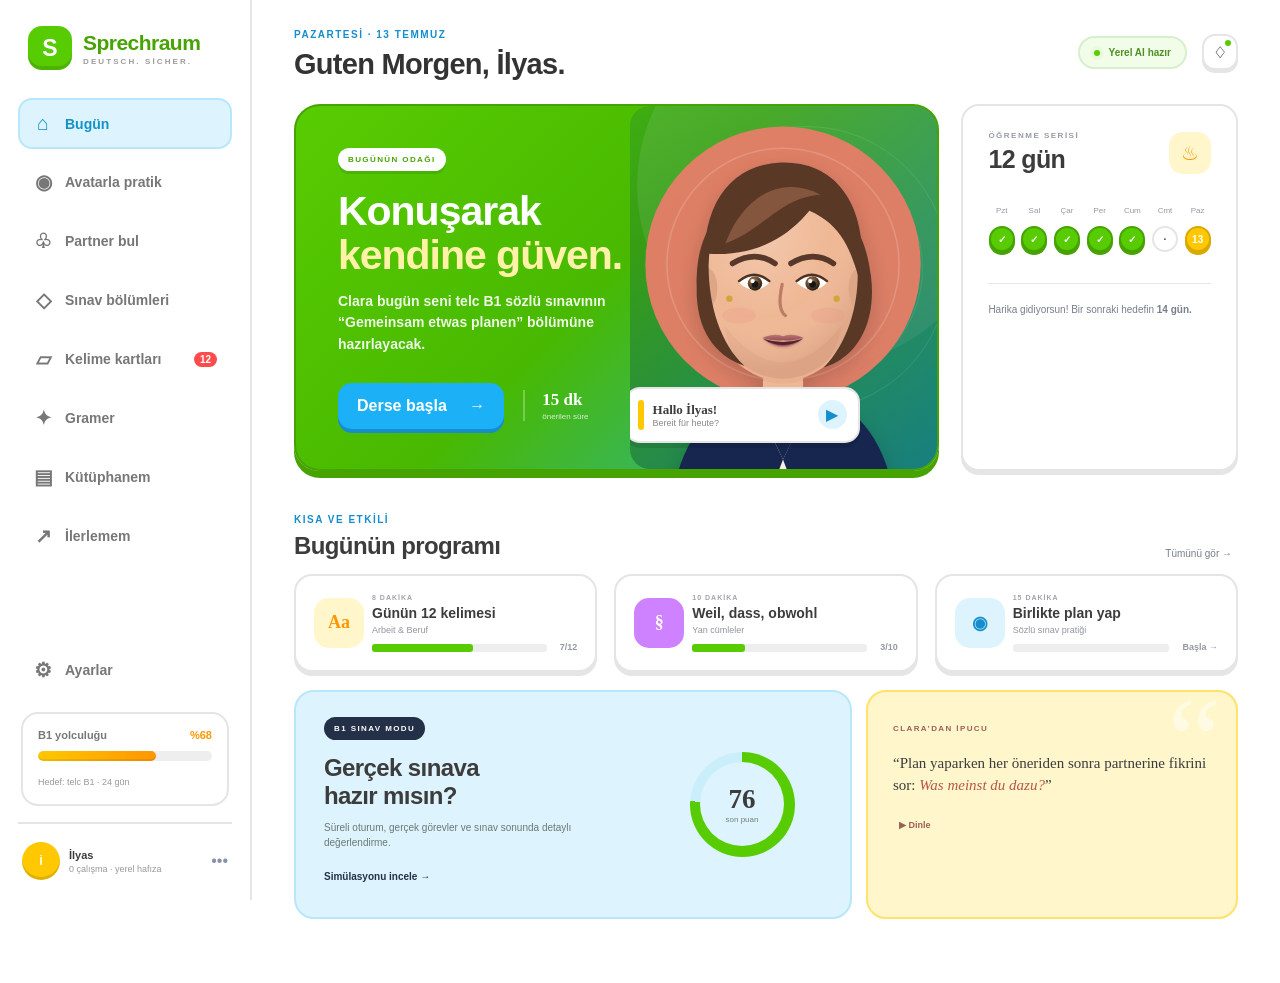
==== index.html @ b092b88c "Sprechraum v34 stable baseline" ====
<!doctype html>
<html lang="tr">
<head>
  <meta charset="UTF-8">
  <meta name="viewport" content="width=device-width, initial-scale=1">
  <meta name="theme-color" content="#58cc02">
  <meta name="apple-mobile-web-app-capable" content="yes">
  <meta name="apple-mobile-web-app-status-bar-style" content="black-translucent">
  <meta name="apple-mobile-web-app-title" content="Sprechraum">
  <title>Sprechraum — Almanca B1 Sınav Koçu</title>
  <link rel="manifest" href="manifest.webmanifest">
  <link rel="icon" href="assets/app-icon.svg" type="image/svg+xml">
  <link rel="stylesheet" href="styles.css">
  <link rel="stylesheet" href="avatar-motion.css">
  <link rel="stylesheet" href="playful-theme.css?v=34">
</head>
<body>
  <div class="app-shell">
    <aside class="sidebar">
      <a class="brand" href="#" aria-label="Sprechraum ana sayfa">
        <span class="brand-mark">S</span>
        <span><b>Sprechraum</b><small>Deutsch. Sicher.</small></span>
      </a>

      <nav class="main-nav" aria-label="Ana menü">
        <button class="nav-item active" data-view="home"><span>⌂</span> <i data-i18n="navToday">Bugün</i></button>
        <button class="nav-item" data-view="practice"><span>◉</span> <i data-i18n="navPractice">Avatarla pratik</i></button>
        <button class="nav-item" data-view="partners"><span>♧</span> <i>Partner bul</i></button>
        <button class="nav-item" data-view="exam"><span>◇</span> <i data-i18n="navExam">Sınav bölümleri</i></button>
        <button class="nav-item" data-view="words"><span>▱</span> <i data-i18n="navWords">Kelime kartları</i> <em>12</em></button>
        <button class="nav-item" data-view="grammar"><span>✦</span> <i data-i18n="navGrammar">Gramer</i></button>
        <button class="nav-item" data-view="library"><span>▤</span> <i data-i18n="navLibrary">Kütüphanem</i></button>
        <button class="nav-item" data-view="progress"><span>↗</span> <i data-i18n="navProgress">İlerlemem</i></button>
      </nav>

      <div class="sidebar-bottom">
        <button class="nav-item" id="settingsBtn"><span>⚙</span> <i data-i18n="navSettings">Ayarlar</i></button>
        <div class="level-card">
          <div class="level-row"><span>B1 yolculuğu</span><b>%68</b></div>
          <div class="progress-track"><i style="width:68%"></i></div>
          <small>Hedef: telc B1 · 24 gün</small>
        </div>
        <button class="profile-row" id="profileBtn" type="button"><span class="profile-avatar" id="profileAvatar">İA</span><span><b id="profileName">İlyas</b><small id="profileStreak">Öğrenci profili · yerel hafıza</small></span><em>•••</em></button>
      </div>
    </aside>

    <main class="content">
      <header class="topbar">
        <button class="mobile-menu" aria-label="Menüyü aç">☰</button>
        <div><span class="eyebrow" id="pageEyebrow">PAZARTESİ · 13 TEMMUZ</span><h1 id="pageTitle">Guten Morgen, İlyas.</h1></div>
        <div class="top-actions"><span class="ai-status"><i></i> Yerel AI hazır</span><button class="icon-button" aria-label="Bildirimler">♢<b></b></button></div>
      </header>

      <section class="view active" id="view-home">
        <div class="hero-grid">
          <article class="hero-card">
            <div class="hero-copy">
              <span class="pill coral">BUGÜNÜN ODAĞI</span>
              <h2>Konuşarak<br><em>kendine güven.</em></h2>
              <p>Clara bugün seni telc B1 sözlü sınavının “Gemeinsam etwas planen” bölümüne hazırlayacak.</p>
              <div class="hero-actions"><button class="primary" data-go="practice">Derse başla <span>→</span></button><span><b>15 dk</b><small>önerilen süre</small></span></div>
            </div>
            <div class="hero-portrait">
              <div class="portrait-halo"></div>
              <img id="tutorImage" src="assets/clara-2d.svg" alt="2D Almanca öğretmeni Clara">
              <div class="speech-card"><i></i><span><b id="heroGreeting">Hallo İlyas!</b><small>Bereit für heute?</small></span><button class="listen-greeting">▶</button></div>
            </div>
          </article>

          <article class="streak-card">
            <div class="card-heading"><span><small>ÖĞRENME SERİSİ</small><b>12 gün</b></span><span class="flame">♨</span></div>
            <div class="week-row" id="weekRow"></div>
            <p>Harika gidiyorsun! Bir sonraki hedefin <b>14 gün.</b></p>
          </article>
        </div>

        <div class="section-heading"><div><span class="eyebrow">KISA VE ETKİLİ</span><h2>Bugünün programı</h2></div><button data-go="progress">Tümünü gör →</button></div>
        <div class="daily-grid">
          <button class="daily-card vocabulary" data-go="words"><span class="task-icon">Aa</span><span><small>8 DAKİKA</small><b>Günün 12 kelimesi</b><em>Arbeit &amp; Beruf</em><i><u style="width:58%"></u></i></span><strong>7/12</strong></button>
          <button class="daily-card grammar" data-go="grammar"><span class="task-icon">§</span><span><small>10 DAKİKA</small><b>Weil, dass, obwohl</b><em>Yan cümleler</em><i><u style="width:30%"></u></i></span><strong>3/10</strong></button>
          <button class="daily-card speaking" data-go="practice"><span class="task-icon">◉</span><span><small>15 DAKİKA</small><b>Birlikte plan yap</b><em>Sözlü sınav pratiği</em><i><u style="width:0%"></u></i></span><strong>Başla →</strong></button>
        </div>

        <div class="lower-grid">
          <article class="exam-card">
            <div><span class="pill navy">B1 SINAV MODU</span><h3>Gerçek sınava<br>hazır mısın?</h3><p>Süreli oturum, gerçek görevler ve sınav sonunda detaylı değerlendirme.</p><button class="secondary" data-go="exam">Simülasyonu incele →</button></div>
            <div class="score-ring"><span><b>76</b><small>son puan</small></span></div>
          </article>
          <article class="tip-card"><span class="quote">“</span><small>CLARA’DAN İPUCU</small><blockquote>“Plan yaparken her öneriden sonra partnerine fikrini sor: <em>Was meinst du dazu?</em>”</blockquote><button class="listen-tip">▶ Dinle</button></article>
        </div>
      </section>

      <section class="view" id="view-practice">
        <div class="theme-picker" id="themePicker">
          <div class="theme-picker-head">
            <div><span class="eyebrow">GEMEINSAM ETWAS PLANEN</span><h2>Bir sınav teması seç</h2><p>İstediğin görevi seç; rolün ve konuşmayı kimin başlatacağı sınavdaki gibi rastgele belirlensin.</p></div>
            <label class="theme-search"><span>⌕</span><input id="themeSearch" type="search" placeholder="Tema ara…" autocomplete="off"></label>
          </div>
          <div class="theme-catalog" id="themeCatalog"><div class="theme-loading">PDF temaları hazırlanıyor…</div></div>
        </div>
        <div class="practice-layout" id="practiceLayout" hidden>
          <div class="video-panel">
            <div class="video-head"><span><i></i> CANLI PRATİK</span><span id="sessionTimer">00:00</span></div>
            <div class="avatar-stage" data-character="clara">
              <svg class="avatar-2d" viewBox="0 0 400 520" role="img" aria-label="Clara ile konuşma pratiği">
                <defs>
                  <linearGradient id="jacket" x1="0" y1="0" x2="1" y2="1"><stop stop-color="#1d315d"/><stop offset="1" stop-color="#0c1837"/></linearGradient>
                  <linearGradient id="skin" x1="0" y1="0" x2=".8" y2="1"><stop stop-color="#f4c6a7"/><stop offset="1" stop-color="#dca181"/></linearGradient>
                  <linearGradient id="hair" x1="0" y1="0" x2="1" y2="1"><stop stop-color="#8a5b3c"/><stop offset=".55" stop-color="#5a3728"/><stop offset="1" stop-color="#33221d"/></linearGradient>
                  <radialGradient id="faceLight" cx="36%" cy="24%" r="72%"><stop stop-color="#fff" stop-opacity=".24"/><stop offset=".62" stop-color="#fff" stop-opacity="0"/><stop offset="1" stop-color="#7a3f32" stop-opacity=".12"/></radialGradient>
                  <radialGradient id="iris" cx="38%" cy="32%" r="65%"><stop stop-color="#a98658"/><stop offset=".55" stop-color="#66492e"/><stop offset="1" stop-color="#2d2119"/></radialGradient>
                  <linearGradient id="lip" x1="0" y1="0" x2="0" y2="1"><stop stop-color="#b96770"/><stop offset="1" stop-color="#873f49"/></linearGradient>
                  <filter id="softShadow"><feDropShadow dx="0" dy="10" stdDeviation="14" flood-opacity=".18"/></filter>
                  <filter id="featureShadow"><feDropShadow dx="0" dy="1" stdDeviation="1.2" flood-color="#4b2530" flood-opacity=".22"/></filter>
                </defs>
                <circle class="avatar-halo" cx="200" cy="195" r="172" fill="#e47e68" opacity=".96"/>
                <circle cx="200" cy="195" r="145" fill="none" stroke="#fff" stroke-opacity=".16" stroke-width="2"/>
                <g class="avatar-breathe" filter="url(#softShadow)">
                  <path class="avatar-jacket" d="M58 520c7-106 57-152 113-166h58c57 14 107 60 114 166z" fill="url(#jacket)"/>
                  <path d="M159 353l41 86 42-86 39 19-38 148h-86l-38-148z" fill="#f7eee4"/>
                  <path class="avatar-jacket" d="M159 353l41 86-31 81H58c7-106 50-144 101-167zm82 0l-41 86 31 81h112c-7-106-50-144-102-167z" fill="url(#jacket)"/>
                  <path class="avatar-skin" d="M175 318h50v62c-12 14-38 14-50 0z" fill="url(#skin)"/>
                  <g class="avatar-head">
                  <ellipse class="avatar-skin" cx="200" cy="215" rx="99" ry="126" fill="url(#skin)"/>
                  <ellipse class="avatar-face-light" cx="200" cy="215" rx="96" ry="123" fill="url(#faceLight)"/>
                  <path class="avatar-jaw-shade" d="M127 272q73 91 146 0-14 72-73 72-59 0-73-72z" fill="#7f4438" opacity=".055"/>
                  <ellipse class="avatar-skin-shadow" cx="105" cy="225" rx="13" ry="25" fill="#dca181"/><ellipse class="avatar-skin-shadow" cx="295" cy="225" rx="13" ry="25" fill="#dca181"/>
                  <path class="avatar-hair" d="M104 215c-11-86 26-145 94-147 72-2 111 59 99 151-12-41-23-73-64-91-28 34-68 57-125 54z" fill="url(#hair)"/>
                  <path class="avatar-hair" d="M108 175c-5 58 10 116 44 147-40-14-61-48-60-100 0-37 7-62 24-86zM288 160c13 56 3 122-37 164 48-15 65-64 59-113-4-32-11-52-28-76z" fill="url(#hair)"/>
                  <path class="avatar-hair-highlight" d="M128 169c23-61 72-86 119-61-50 3-69 42-119 61z" fill="#a8724d" opacity=".55"/>
                  <path class="avatar-brows" d="M137 194q28-17 53 0M210 194q28-17 53 0" fill="none" stroke="#59382a" stroke-width="7" stroke-linecap="round"/>
                  <g class="avatar-eyes"><path d="M145 218q19-17 38 0-18 18-38 0zM217 218q19-17 38 0-18 18-38 0z" fill="#fffdf9"/><g class="avatar-pupils"><circle cx="165" cy="219" r="9" fill="url(#iris)"/><circle cx="237" cy="219" r="9" fill="url(#iris)"/><circle cx="165" cy="220" r="4.2" fill="#171514"/><circle cx="237" cy="220" r="4.2" fill="#171514"/><circle cx="162" cy="216" r="2.7" fill="#fff"/><circle cx="234" cy="216" r="2.7" fill="#fff"/></g><path class="avatar-lashes" d="M145 216q19-16 38 0M217 216q19-16 38 0" fill="none" stroke="#4a3028" stroke-width="3" stroke-linecap="round"/><path class="eyelids" d="M145 217q19-18 38 0M217 217q19-18 38 0" fill="none" stroke="#d89d7c" stroke-width="0" stroke-linecap="round"/></g>
                  <path class="avatar-nose" d="M199 220q-7 31 4 39" fill="none" stroke="#bd7c66" stroke-width="4" stroke-linecap="round"/>
                  <ellipse class="avatar-blush" cx="145" cy="259" rx="21" ry="10" fill="#e88682" opacity=".18"/><ellipse class="avatar-blush" cx="256" cy="259" rx="21" ry="10" fill="#e88682" opacity=".18"/>
                  <g class="avatar-mouth" transform="translate(200 286)" filter="url(#featureShadow)"><path class="avatar-upper-lip" d="M-26 1Q-9-6 0-1Q10-6 26 1Q10 5 0 4Q-11 5-26 1Z" fill="url(#lip)"/><path id="avatarMouth" d="M-25 2Q0 10 25 2Q0 20-25 2Z" fill="#54232d"/><path id="avatarTeeth" d="M-19 3Q0 8 19 3L17 9Q0 12-17 9Z" fill="#fffaf2" opacity="0"/><path id="avatarTongue" d="M-13 18Q0 11 13 18Q0 28-13 18Z" fill="#d87b82" opacity="0"/><path id="avatarLowerLip" d="M-23 4Q0 21 23 4Q0 16-23 4Z" fill="#bb6872" opacity=".72"/></g>
                  <g class="avatar-detail avatar-detail-mia"><path d="M105 205q-12-105 86-137-55 50-28 110-26 22-58 27zM294 205q13-99-77-137 48 53 22 111 26 20 55 26z" fill="var(--avatar-hair,#b96f35)"/><circle cx="292" cy="120" r="13" fill="#f1c64e"/><path d="M279 120l-16-10v20zM305 120l16-10v20z" fill="#f1c64e"/></g>
                  <g class="avatar-detail avatar-detail-weber"><path d="M116 156q16-72 84-79 72 7 86 81-38-31-85-28-47-3-85 26z" fill="var(--avatar-hair,#6f6b69)"/><circle cx="274" cy="91" r="31" fill="var(--avatar-hair,#6f6b69)"/><path d="M137 229q27 11 54 0M209 229q27 11 54 0" fill="none" stroke="#a77465" stroke-width="2" opacity=".45"/><circle cx="164" cy="219" r="27" fill="#fff" fill-opacity=".04" stroke="#58606a" stroke-width="3.5"/><circle cx="236" cy="219" r="27" fill="#fff" fill-opacity=".04" stroke="#58606a" stroke-width="3.5"/><path d="M191 218h18" stroke="#58606a" stroke-width="3.5"/></g>
                  <g class="avatar-detail avatar-detail-lukas"><path d="M126 159q22-83 91-78 58 4 72 76-44-35-89-27-38 7-74 29z" fill="var(--avatar-hair,#3d2b25)"/><path d="M137 265q63 60 126 0-5 68-63 70-58-2-63-70z" fill="#49342f" opacity=".2"/><path d="M151 283q49 41 98 0M166 306q34 18 68 0" fill="none" stroke="#533a34" stroke-width="3" opacity=".4"/></g>
                  <circle class="avatar-earring" cx="133" cy="238" r="4" fill="#d5a43c"/><circle class="avatar-earring" cx="267" cy="238" r="4" fill="#d5a43c"/>
                  </g>
                  <g class="avatar-arms">
                    <g class="avatar-arm avatar-arm-left"><path class="avatar-upper-arm" d="M151 373c-23 5-36 25-38 58l31 7c3-22 10-37 24-46z" fill="var(--avatar-jacket,#14264f)"/><g class="avatar-forearm avatar-forearm-left"><path d="M114 426q-6 28 0 58l30-2q2-29 0-50z" fill="var(--avatar-jacket,#14264f)"/><g class="avatar-hand-rig avatar-hand-rig-left"><path class="avatar-wrist" d="M114 472h30v16h-30z" fill="var(--avatar-skin,#efb895)"/><path class="avatar-hand avatar-palm" d="M111 482q15-15 33-1l3 22q-17 19-36 1z" fill="var(--avatar-skin,#efb895)"/><path class="avatar-fingers" d="M116 490q12-7 25 0M116 497q12-6 25 0" fill="none" stroke="#c98e72" stroke-width="2" stroke-linecap="round"/></g></g></g>
                    <g class="avatar-arm avatar-arm-right"><path class="avatar-upper-arm" d="M249 373c23 5 36 25 38 58l-31 7c-3-22-10-37-24-46z" fill="var(--avatar-jacket,#14264f)"/><g class="avatar-forearm avatar-forearm-right"><path d="M286 426q6 28 0 58l-30-2q-2-29 0-50z" fill="var(--avatar-jacket,#14264f)"/><g class="avatar-hand-rig avatar-hand-rig-right"><path class="avatar-wrist" d="M256 472h30v16h-30z" fill="var(--avatar-skin,#efb895)"/><path class="avatar-hand avatar-palm" d="M256 482q17-15 33-1l-1 25q-18 16-34-2z" fill="var(--avatar-skin,#efb895)"/><path class="avatar-thumb" d="M278 489q8-25 18-20 8 5-5 30" fill="var(--avatar-skin,#efb895)" stroke="#c98e72" stroke-width="2" stroke-linejoin="round"/><path class="avatar-fingers" d="M258 491q12-7 25 0M258 498q12-6 25 0" fill="none" stroke="#c98e72" stroke-width="2" stroke-linecap="round"/></g></g></g>
                  </g>
                  <g class="avatar-approval-hand" transform="translate(272 350)"><path d="M2 49h38v24H2z" fill="var(--avatar-jacket,#14264f)"/><path d="M3 22h11V2c0-9 13-9 13 0v14h13c9 0 12 7 10 15l-5 19c-2 7-7 11-14 11H13C6 61 2 56 2 49z" fill="var(--avatar-skin,#efb895)" stroke="#c98e72" stroke-width="2" stroke-linejoin="round"/><path d="M27 25h19M26 33h18M24 41h18" fill="none" stroke="#c98e72" stroke-width="1.7" stroke-linecap="round"/></g>
                </g>
              </svg>
              <div class="speaking-glow"></div>
              <div class="voice-state" id="voiceState"><i></i><span>Clara hazır</span></div>
              <div class="avatar-caption"><b>Clara</b><span>telc B1 Sınav Koçu</span></div>
            </div>
            <div class="speech-mode" aria-label="Mikrofon modu">
              <button class="active" data-mic-mode="hold">Basılı tut</button>
              <button data-mic-mode="continuous">Kesintisiz</button>
            </div>
            <div class="call-controls">
              <button class="round-control mic-control" id="micBtn" aria-label="Konuşmak için basılı tut"><span>●</span><small>Basılı tut ve konuş</small></button>
              <button class="end-call" id="endCall">Oturumu bitir</button>
              <button class="round-control" id="repeatBtn" aria-label="Tekrar dinle">↻</button>
            </div>
          </div>
          <div class="session-panel">
            <div class="session-toolbar"><button type="button" id="changeTheme">← Temalara dön</button><span id="taskProgressLabel">0 / 0 görev</span></div>
            <div class="mode-tabs" id="modeTabs" hidden></div>
            <div class="task-brief" id="taskBrief"></div>
            <button class="theme-start" id="themeStartBtn" hidden>▶ Prüfung starten</button>
            <div class="chat-stream" id="chatStream"></div>
            <div class="coach-note" id="coachNote" hidden><span>✦</span><p></p></div>
            <form class="chat-input" id="chatForm"><input id="chatInput" autocomplete="off" enterkeyhint="send" placeholder="Almanca cevabını yaz veya mikrofona bas…"><button type="submit" id="sendMessageBtn">Gönder ↑</button></form>
          </div>
        </div>
      </section>

      <section class="view" id="view-exam"><div class="page-intro"><span class="eyebrow">TELC · DTZ · GOETHE · ÖSD</span><h2 data-i18n="examPartsTitle">B1 sözlü sınav bölümleri</h2><p data-i18n="examPartsText">Her bölümü öğretme modunda adım adım çalış veya sınav modunda tek başına tamamla.</p></div><div class="mode-grid" id="examModeGrid"></div></section>

      <section class="view" id="view-partners">
        <div class="partner-head"><div><span class="eyebrow">SPRECHPARTNER · GEMEINSAM LERNEN</span><h2>Almanca konuşma partnerini bul</h2><p>Seviyene, sınavına, konuştuğun dillere ve uygun olduğun zamana göre eşleş.</p></div><button class="partner-visibility" id="partnerVisibility"><i></i><span><b>Partner arıyorum</b><small>Profilini aramalarda göster</small></span><em>Kapalı</em></button></div>
        <div class="partner-tabs" role="tablist"><button class="active" data-partner-tab="discover">Partner ara</button><button data-partner-tab="friends">Arkadaşlar <em id="friendCount">0</em></button><button data-partner-tab="groups">Gruplar</button></div>
        <div class="partner-panel active" data-partner-panel="discover">
          <div class="partner-filters"><label><span>Arama</span><input id="partnerSearch" type="search" placeholder="İsim, şehir veya dil ara…"></label><label><span>Dil seviyesi</span><select id="partnerLevel"><option value="">Tümü</option><option>A1</option><option>A2</option><option>B1</option><option>B2</option></select></label><label><span>Partner amacı</span><select id="partnerGoal"><option value="">Tümü</option><option value="exam">Sınav partneri</option><option value="practice">Konuşma pratiği</option><option value="daily">Günlük konuşma</option></select></label><label><span>Sınav</span><select id="partnerExam"><option value="">Tümü</option><option>telc</option><option>DTZ</option><option>Goethe</option><option>ÖSD</option></select></label><label><span>Konuştuğu dil</span><select id="partnerLanguage"><option value="">Tümü</option><option>Türkçe</option><option>İngilizce</option></select></label><button id="clearPartnerFilters">Filtreleri temizle</button></div>
          <div class="partner-results-head"><span><b id="partnerResultCount">0</b> uygun partner</span><small>Yalnız “partner arıyorum” seçeneği açık profiller</small></div>
          <div class="partner-safety"><span>◇</span><p><b>Güvenli eşleşme</b> Soyadı ve iletişim bilgileri arkadaşlık kabul edilene kadar gizlidir. Rahatsız edici profilleri engelleyebilir veya bildirebilirsin.</p><small>Doğrulanmış profiller ✓ ile gösterilir</small></div>
          <div class="partner-catalog" id="partnerCatalog"></div>
        </div>
        <div class="partner-panel" data-partner-panel="friends"><div class="friends-layout"><div><div class="partner-results-head"><span><b>Arkadaşların</b></span><button id="createGroupFromFriends">＋ Grup oluştur</button></div><div class="friend-list" id="friendList"></div></div><aside class="friend-activity"><h3>Birlikte çalış</h3><p>Bir arkadaşını seçip sohbet, sesli görüşme veya gerçek A/B sınav pratiği başlat.</p><div id="friendActivity"></div></aside></div></div>
        <div class="partner-panel" data-partner-panel="groups"><div class="groups-head"><div><h3>Çalışma grupları</h3><p>Arkadaşlarını aynı gruba ekle, ortak çalışma zamanı belirle.</p></div><button id="createGroupBtn">＋ Yeni grup</button></div><div class="group-list" id="groupList"></div></div>
        <div class="partner-room" id="partnerRoom" hidden></div>
      </section>

      <section class="view" id="view-oral">
        <div class="oral-shell" id="oralApp"></div>
      </section>
      <section class="view" id="view-words"><div class="page-intro word-page-intro"><div><span class="eyebrow">GOETHE B1 · AKILLI TEKRAR</span><h2 id="wordPageTitle">Günlük kelime kartları</h2><p id="wordPageText">Goethe-Zertifikat B1 listesindeki kelimeleri örnek cümle, çeviri, görsel ve telaffuzla öğren.</p></div><button class="word-settings-open" id="wordSettingsBtn">⚙ Günlük tekrar ayarları</button></div><div class="word-dashboard"><div class="word-stats"><span><small id="wordLibraryLabel">KELİME KÜTÜPHANESİ</small><b id="wordTotal">0</b></span><span><small id="wordProgressLabel">BUGÜN</small><b id="wordTodayProgress">0 / 5</b></span><button id="startQuickReview">✦ Hızlı tekrarı başlat</button></div><div class="flashcard-wrap"><div class="flashcard" id="flashcard" role="button" tabindex="0" aria-label="Kelimeyi ve örnek cümleyi dinle"><div class="word-visual" id="wordVisual"></div><div class="word-source" id="wordSource">GOETHE B1</div><span id="wordArticle">der</span><h2 id="wordGerman">Vorschlag</h2><small id="wordForms"></small><button class="word-audio" id="wordAudio" type="button">▶ Kelimeyi ve cümleyi dinle</button><p id="wordExample">Ich habe einen Vorschlag.</p><button id="revealWord" type="button">Anlamı ve çeviriyi göster</button><div class="word-translation" id="wordTranslation" hidden><strong id="wordMeaning"></strong><p id="exampleTranslation"></p></div></div><div class="card-actions"><button data-rate="again">Tekrar</button><button data-rate="hard">Zor</button><button data-rate="good">Bildim</button></div></div></div></section>
      <section class="view" id="view-grammar"><div class="page-intro"><span class="eyebrow">B1 GRAMER</span><h2>Cümle kurarak öğren</h2><p>Kısa açıklama, örnek ve Clara ile anında uygulama.</p></div><div class="grammar-grid" id="grammarGrid"></div></section>
      <section class="view" id="view-library"><div class="page-intro library-intro"><div><span class="eyebrow">KİŞİSEL İÇERİK</span><h2>Kütüphanem</h2><p>PDF, TXT, Markdown veya JSON yükle. Clara konuşma görevlerini bu içeriklerden hazırlasın.</p></div><label class="upload-button">＋ Dosya yükle<input type="file" id="fileUpload" accept=".pdf,.txt,.md,.json" multiple></label></div><div class="library-list" id="libraryList"></div></section>
      <section class="view" id="view-progress"><div class="page-intro"><span class="eyebrow">ÖĞRENME ANALİZİ</span><h2 id="progressTitle">İlerlemen</h2><p>İlk günden bugüne konuşma ve sınav gelişimin.</p></div><div class="stats-grid"><article><small>Tamamlanan çalışma</small><b id="statSessions">0</b><em>kişisel hafızada</em></article><article><small>Öğrenilen kişisel bilgi</small><b id="statFacts">0</b><em>Clara seni tanıyor</em></article><article><small>Ortalama sınav</small><b id="statAverage">—</b><em id="statTrend">ilk sınav bekleniyor</em></article><article><small>Aktif gün</small><b id="statDays">1</b><em>yerel öğrenme günlüğü</em></article></div><div class="memory-card" id="memoryCard"></div><div class="skill-card"><h3>B1 beceri haritası</h3><div id="skillBars"></div></div></section>
    </main>
  </div>

  <dialog id="settingsDialog" class="settings-dialog"><form method="dialog"><div class="dialog-head"><div><small>YEREL VE ÖZEL</small><h2>Uygulama ayarları</h2></div><button value="cancel">×</button></div><p>Yapay zekâ, ses ve öğrenci hafızası bu cihazda çalışır. Seçtiğiniz öğretmen bütün konuşma bölümlerinde kullanılır.</p><label>Uygulama ve açıklama dili<select id="appLanguage"><option value="tr">Türkçe</option><option value="en">English</option></select></label><fieldset class="character-settings"><legend>Avatar ve ses karakteri</legend><div class="character-grid" id="characterGrid"></div><div class="avatar-motion-settings"><label>Hareket ve mimik yoğunluğu<select id="avatarMotion"><option value="calm">Sakin</option><option value="natural">Doğal</option><option value="expressive">Canlı</option></select></label><button class="voice-preview" type="button" id="previewVoice">▶ Sesi ve hareketleri dene</button></div></fieldset><div class="model-test voice-test"><i></i><span><b>Ücretsiz yerel premium ses</b><small id="ttsStatus">Supertonic 3 kontrol ediliyor…</small></span><button type="button" id="testVoice">Kontrol et</button></div><details class="advanced-settings"><summary>Gelişmiş yapay zekâ ayarları</summary><label>Ollama adresi<input id="ollamaUrl" value="http://127.0.0.1:11434"></label><label>Hızlı model<input id="modelName" value="gemma3:1b-it-qat"></label><div class="model-test"><i></i><span><b>Bağlantı durumu</b><small id="modelStatus">Henüz test edilmedi</small></span><button type="button" id="testModel">Test et</button></div></details><menu><button value="cancel">Vazgeç</button><button value="default" id="saveSettings">Kaydet</button></menu></form></dialog>
  <dialog id="wordSettingsDialog"><form method="dialog"><div class="dialog-head"><div><small>GÜNLÜK KELİME RUTİNİ</small><h2 id="wordSettingsTitle">Hızlı tekrar ayarları</h2></div><button value="cancel">×</button></div><p id="wordSettingsText">Uygulamayı açtığında veya telefona geri döndüğünde kısa kelime tekrarı gösterilir.</p><label class="word-toggle"><input type="checkbox" id="quickReviewEnabled"><span><b id="quickReviewToggleTitle">Otomatik hızlı tekrar</b><small id="quickReviewToggleText">İstediğin zaman kapatabilirsin.</small></span></label><label><span id="dailyCountLabel">Her tekrarda gösterilecek kelime</span><select id="dailyWordCount"><option value="3">3</option><option value="5">5</option><option value="10">10</option><option value="15">15</option><option value="20">20</option></select></label><menu><button value="cancel">Vazgeç</button><button type="button" id="saveWordSettings">Kaydet</button></menu></form></dialog>
  <dialog id="profileDialog"><form method="dialog" class="profile-form"><div class="dialog-head"><div><small>KİŞİSEL · YEREL HAFIZA</small><h2>Öğrenci profili</h2></div><button value="cancel">×</button></div><p>Clara bu bilgileri yalnızca bu cihazda saklar ve konuşmaları kişiselleştirmek için kullanır.</p><label>Kayıtlı öğrenci<select id="profileSelect"></select></label><button type="button" class="new-profile" id="newProfileBtn">＋ Yeni öğrenci profili oluştur</button><div class="profile-form-grid"><label>Adınız<input id="studentName" autocomplete="name" required placeholder="Örn. İlyas"></label><label>Yaşınız<input id="studentAge" inputmode="numeric" placeholder="Örn. 33"></label><label>Memleket / ülke<input id="studentOrigin" placeholder="Örn. die Türkei"></label><label>Yaşadığınız şehir<input id="studentCity" placeholder="Örn. Hanau"></label><label>Meslek<input id="studentJob" placeholder="Örn. Pflegefachkraft"></label><label>Konuştuğunuz diller<input id="studentLanguages" placeholder="Örn. Türkisch, Deutsch"></label></div><label>Almanca öğrenme hedefiniz<input id="studentGoal" placeholder="Örn. Ich möchte die B1-Prüfung bestehen."></label><div class="profile-memory-preview" id="profileMemoryPreview"></div><menu><button value="cancel">Vazgeç</button><button type="button" id="saveProfile">Profili kaydet</button></menu></form></dialog>
  <dialog id="partnerProfileDialog"><form method="dialog" class="partner-profile-dialog"><button class="dialog-close" value="cancel">×</button><div id="partnerProfileContent"></div></form></dialog>
  <dialog id="partnerChatDialog"><form method="dialog" class="partner-chat-dialog"><div class="dialog-head"><div><small>ÖZEL SOHBET</small><h2 id="chatPartnerName">Partner</h2></div><button value="cancel">×</button></div><div class="partner-chat-stream" id="partnerChatStream"></div><div class="partner-chat-compose"><input id="partnerChatInput" placeholder="Mesajını yaz…"><button type="button" id="sendPartnerChat">Gönder</button></div></form></dialog>
  <dialog id="groupDialog"><form method="dialog" class="profile-form"><div class="dialog-head"><div><small>ORTAK ÇALIŞMA</small><h2>Yeni grup oluştur</h2></div><button value="cancel">×</button></div><label>Grup adı<input id="groupName" placeholder="Örn. B1 telc Hazırlık"></label><fieldset id="groupFriendChoices"><legend>Arkadaşlarını seç</legend></fieldset><label>Çalışma hedefi<select id="groupGoal"><option>B1 sınav pratiği</option><option>Günlük konuşma</option><option>Kelime ve gramer</option></select></label><menu><button value="cancel">Vazgeç</button><button type="button" id="saveGroup">Grubu oluştur</button></menu></form></dialog>

  <div class="quick-review" id="quickReview" hidden><div class="quick-review-shell"><header><span><small id="quickReviewEyebrow">GÜNLÜK 5 KELİME</small><b id="quickReviewCounter">1 / 5</b></span><button id="closeQuickReview" aria-label="Kapat">×</button></header><div class="quick-review-progress"><i id="quickReviewProgress"></i></div><div id="quickReviewCard"></div><footer><button id="quickReviewPrev">←</button><small id="quickReviewSwipeHint">Kartı çevir, sonra kaydır</small><button id="quickReviewNext">→</button></footer></div></div>

  <div class="toast" id="toast"></div>
  <script src="app.js?v=34" defer></script>
</body>
</html>
---- styles.css ----
:root{--navy:#101d3f;--navy-2:#192a54;--coral:#e57862;--coral-soft:#f9e5df;--cream:#f6f3ec;--paper:#fffdf9;--ink:#17203a;--muted:#747a8b;--line:#e9e5dc;--sage:#6d9485;--yellow:#e5b84d;--shadow:0 18px 50px rgba(16,29,63,.10)}
*{box-sizing:border-box}html{scroll-behavior:smooth}body{margin:0;background:var(--cream);color:var(--ink);font-family:Inter,ui-sans-serif,-apple-system,BlinkMacSystemFont,"Segoe UI",sans-serif}.app-shell{min-height:100vh;display:grid;grid-template-columns:244px 1fr}.sidebar{background:var(--navy);color:#fff;padding:29px 20px 22px;display:flex;flex-direction:column;position:sticky;top:0;height:100vh}.brand{color:#fff;text-decoration:none;display:flex;align-items:center;gap:12px;padding:0 8px 28px}.brand-mark{width:38px;height:38px;display:grid;place-items:center;border:1px solid rgba(255,255,255,.4);border-radius:50%;font-family:Georgia;font-size:23px}.brand b,.brand small,.profile-row b,.profile-row small{display:block}.brand b{font-family:Georgia,serif;font-size:20px;letter-spacing:.2px}.brand small{font-size:8px;letter-spacing:2.1px;color:#aeb7ca;text-transform:uppercase;margin-top:2px}.main-nav{display:grid;gap:5px}.nav-item{width:100%;border:0;background:transparent;color:#b8c0d1;border-radius:9px;text-align:left;padding:11px 12px;display:flex;align-items:center;gap:12px;font-size:13px;cursor:pointer;transition:.2s}.nav-item:hover,.nav-item.active{background:rgba(255,255,255,.1);color:#fff}.nav-item span{font-size:18px;width:20px;text-align:center}.nav-item em{margin-left:auto;background:var(--coral);font-style:normal;color:#fff;border-radius:20px;font-size:10px;padding:2px 6px}.sidebar-bottom{margin-top:auto}.level-card{border:1px solid rgba(255,255,255,.13);border-radius:12px;padding:14px;margin:14px 4px}.level-row{display:flex;justify-content:space-between;font-size:11px}.level-row b{color:#ffac96}.progress-track{height:4px;background:rgba(255,255,255,.15);border-radius:5px;margin:10px 0}.progress-track i{display:block;height:100%;background:var(--coral);border-radius:5px}.level-card small{color:#8e99af;font-size:9px}.profile-row{display:flex;align-items:center;gap:9px;border-top:1px solid rgba(255,255,255,.1);padding:18px 4px 0}.profile-avatar{width:33px;height:33px;border-radius:50%;background:#d6a36f;display:grid;place-items:center;font-size:11px}.profile-row b{font-size:11px}.profile-row small{font-size:9px;color:#8e99af;margin-top:3px}.profile-row button{margin-left:auto;color:#8791a7;background:none;border:0}.content{min-width:0;padding:0 42px 55px;max-width:1540px;width:100%;margin:0 auto}.topbar{height:108px;display:flex;align-items:center;justify-content:space-between}.eyebrow,.page-intro .eyebrow{font-size:9px;letter-spacing:1.8px;color:#8b8d97;font-weight:800}.topbar h1{font-family:Georgia,serif;font-weight:500;font-size:27px;margin:6px 0 0}.top-actions{display:flex;align-items:center;gap:15px}.ai-status{font-size:10px;border:1px solid var(--line);background:rgba(255,255,255,.5);border-radius:20px;padding:8px 12px;color:#606778}.ai-status i,.video-head i,.model-test i{display:inline-block;width:6px;height:6px;border-radius:50%;background:#69a67d;margin-right:6px;box-shadow:0 0 0 4px rgba(105,166,125,.12)}.icon-button{width:36px;height:36px;border:1px solid var(--line);background:#fff;border-radius:50%;position:relative}.icon-button b{position:absolute;right:5px;top:4px;width:6px;height:6px;background:var(--coral);border-radius:50%}.mobile-menu{display:none;border:0;background:transparent;font-size:22px}.view{display:none}.view.active{display:block}.hero-grid{display:grid;grid-template-columns:minmax(0,2.1fr) minmax(260px,.9fr);gap:20px}.hero-card{min-height:342px;background:var(--navy);border-radius:16px;color:#fff;overflow:hidden;display:grid;grid-template-columns:1.04fr .96fr;position:relative}.hero-copy{padding:40px 0 35px 40px;position:relative;z-index:2}.pill{display:inline-flex;border-radius:20px;font-size:8px;font-weight:800;letter-spacing:1.4px;padding:7px 10px}.pill.coral{background:var(--coral);color:#fff}.pill.navy{color:#fff;background:var(--navy)}.hero-copy h2{font-family:Georgia,serif;font-weight:400;font-size:38px;line-height:1.07;margin:18px 0 13px}.hero-copy h2 em{color:#f0937f;font-style:italic}.hero-copy p{color:#b5bece;max-width:390px;font-size:12px;line-height:1.65;margin:0 0 27px}.hero-actions{display:flex;align-items:center;gap:19px}.primary{border:0;background:#fff;color:var(--navy);font-weight:700;border-radius:7px;padding:13px 17px;cursor:pointer}.primary span{margin-left:18px}.hero-actions>span{border-left:1px solid rgba(255,255,255,.2);padding-left:17px}.hero-actions b,.hero-actions small{display:block}.hero-actions b{font-family:Georgia;font-size:17px}.hero-actions small{font-size:8px;color:#9da8bb;margin-top:2px}.hero-portrait{position:relative;min-height:342px}.hero-portrait img{position:absolute;bottom:0;right:2%;width:92%;height:94%;object-fit:cover;object-position:50% 17%;z-index:1;mask-image:linear-gradient(to bottom,#000 78%,transparent 100%)}.portrait-halo{position:absolute;width:285px;height:285px;border:1px solid rgba(255,255,255,.1);border-radius:50%;right:-12px;top:20px}.portrait-halo:after{content:"";position:absolute;inset:25px;border:1px solid rgba(255,255,255,.08);border-radius:50%}.speech-card{position:absolute;z-index:3;left:-5px;bottom:26px;width:235px;background:#fff;color:var(--ink);border-radius:8px;padding:11px;box-shadow:var(--shadow);display:flex;align-items:center;gap:9px}.speech-card i{width:4px;height:30px;background:var(--coral);border-radius:5px}.speech-card span{flex:1}.speech-card b,.speech-card small{display:block}.speech-card b{font-family:Georgia;font-size:13px}.speech-card small{font-size:9px;color:#888}.speech-card button{border:0;width:29px;height:29px;border-radius:50%;background:var(--coral-soft);color:var(--coral);cursor:pointer}.streak-card{background:var(--paper);border:1px solid var(--line);border-radius:16px;padding:24px;box-shadow:0 5px 20px rgba(16,29,63,.03)}.card-heading{display:flex;justify-content:space-between;align-items:center}.card-heading small,.card-heading b{display:block}.card-heading small{font-size:8px;letter-spacing:1.5px;color:#989ba5;font-weight:800}.card-heading b{font-family:Georgia;font-size:25px;margin-top:5px}.flame{width:42px;height:42px;border-radius:50%;background:var(--coral-soft);color:var(--coral);display:grid;place-items:center;font-size:20px}.week-row{display:grid;grid-template-columns:repeat(7,1fr);gap:6px;margin:25px 0 22px}.day{text-align:center}.day small{font-size:8px;color:#9498a3}.day i{display:grid;place-items:center;margin:9px auto;width:26px;height:26px;border:1px solid var(--line);border-radius:50%;font-style:normal;font-size:10px}.day.done i{background:var(--navy);color:#fff;border-color:var(--navy)}.day.today i{background:var(--coral);color:#fff;border-color:var(--coral);box-shadow:0 0 0 4px var(--coral-soft)}.streak-card p{font-size:10px;color:#777d8b;line-height:1.5;border-top:1px solid var(--line);padding-top:18px}.section-heading{display:flex;align-items:end;justify-content:space-between;margin:31px 0 14px}.section-heading h2{font-family:Georgia;font-weight:500;margin:5px 0 0;font-size:21px}.section-heading button,.secondary{border:0;background:transparent;color:#777d8c;font-size:10px;cursor:pointer}.daily-grid{display:grid;grid-template-columns:repeat(3,1fr);gap:14px}.daily-card{border:1px solid var(--line);background:var(--paper);border-radius:13px;padding:17px;text-align:left;display:grid;grid-template-columns:45px 1fr auto;align-items:center;gap:13px;cursor:pointer;transition:.2s;color:var(--ink)}.daily-card:hover{transform:translateY(-2px);box-shadow:var(--shadow)}.task-icon{width:44px;height:44px;display:grid;place-items:center;border-radius:10px;font-family:Georgia;font-weight:700}.vocabulary .task-icon{background:#fff0d4;color:#b77810}.grammar .task-icon{background:#e3efeb;color:#527f70}.speaking .task-icon{background:var(--coral-soft);color:var(--coral)}.daily-card span:nth-child(2) small,.daily-card span:nth-child(2) b,.daily-card span:nth-child(2) em,.daily-card span:nth-child(2) i{display:block}.daily-card span:nth-child(2) small{font-size:7px;color:#a0a3ac;font-weight:800;letter-spacing:1px}.daily-card span:nth-child(2) b{font-family:Georgia;font-size:13px;margin:4px 0}.daily-card span:nth-child(2) em{font-size:9px;color:#9195a0;font-style:normal}.daily-card span:nth-child(2) i{height:3px;background:#eee;border-radius:3px;margin-top:9px}.daily-card span:nth-child(2) u{display:block;height:100%;background:var(--coral);border-radius:3px}.daily-card strong{font-size:9px;color:#9699a3;align-self:end}.lower-grid{display:grid;grid-template-columns:1.5fr 1fr;gap:14px;margin-top:18px}.exam-card{background:#e4ebe8;border-radius:14px;padding:25px 28px;display:grid;grid-template-columns:1fr 160px;min-height:210px}.exam-card h3{font-family:Georgia;font-size:24px;margin:14px 0 8px}.exam-card p{font-size:10px;color:#6b7773;line-height:1.55;max-width:310px}.secondary{padding:10px 0;color:var(--navy);font-weight:700}.score-ring{display:grid;place-items:center}.score-ring:before{content:"";position:absolute;width:105px;height:105px;border-radius:50%;background:conic-gradient(var(--coral) 0 76%,#cad7d2 76%)}.score-ring span{position:relative;width:84px;height:84px;background:#e4ebe8;border-radius:50%;display:grid;place-content:center;text-align:center}.score-ring b,.score-ring small{display:block}.score-ring b{font-family:Georgia;font-size:27px}.score-ring small{font-size:8px;color:#73807b}.tip-card{background:#f1dfd9;border-radius:14px;padding:25px;position:relative;overflow:hidden}.tip-card .quote{position:absolute;right:15px;top:-20px;font-family:Georgia;font-size:120px;color:rgba(255,255,255,.45)}.tip-card small{font-size:8px;letter-spacing:1.4px;font-weight:800;color:#a15f53}.tip-card blockquote{font-family:Georgia;font-size:15px;line-height:1.5;margin:17px 0}.tip-card blockquote em{color:#b45848}.tip-card button{border:0;background:transparent;color:#a15f53;font-weight:700;font-size:9px}.page-intro{margin:10px 0 26px}.page-intro h2{font-family:Georgia;font-size:31px;font-weight:500;margin:7px 0}.page-intro p{color:var(--muted);font-size:12px;max-width:650px;line-height:1.6}.practice-layout{height:calc(100vh - 145px);min-height:600px;display:grid;grid-template-columns:minmax(360px,.92fr) minmax(400px,1.08fr);border-radius:17px;overflow:hidden;background:#fff;box-shadow:var(--shadow)}.video-panel{background:var(--navy);color:#fff;padding:18px;display:flex;flex-direction:column}.video-head{display:flex;justify-content:space-between;font-size:9px;letter-spacing:1.1px;color:#b7bfd0;padding:0 4px 12px}.avatar-stage{flex:1;position:relative;border-radius:13px;overflow:hidden;background:linear-gradient(160deg,#27385d,#09122c)}.avatar-stage img{width:100%;height:100%;object-fit:cover;object-position:center 18%;filter:saturate(.92)}.avatar-stage:after{content:"";position:absolute;inset:0;background:linear-gradient(transparent 60%,rgba(5,12,31,.82))}.avatar-caption{position:absolute;z-index:3;bottom:20px;left:22px}.avatar-caption b,.avatar-caption span{display:block}.avatar-caption b{font-family:Georgia;font-size:20px}.avatar-caption span{font-size:9px;color:#bac3d3;margin-top:4px}.speaking-glow{position:absolute;inset:0;border:0 solid rgba(229,120,98,.7);transition:.2s;z-index:2;pointer-events:none}.avatar-stage.speaking .speaking-glow{border-width:4px}.lip-indicator{position:absolute;z-index:4;bottom:24px;right:23px;height:25px;display:flex;align-items:end;gap:3px;opacity:0}.avatar-stage.speaking .lip-indicator{opacity:1}.lip-indicator i{width:3px;background:#fff;border-radius:3px;animation:wave .7s infinite alternate}.lip-indicator i:nth-child(2){animation-delay:.15s}.lip-indicator i:nth-child(3){animation-delay:.3s}.lip-indicator i:nth-child(4){animation-delay:.45s}@keyframes wave{from{height:5px}to{height:23px}}.call-controls{height:76px;display:flex;justify-content:center;align-items:center;gap:12px}.round-control{width:39px;height:39px;border-radius:50%;border:1px solid rgba(255,255,255,.25);background:rgba(255,255,255,.08);color:#fff}.round-control.recording{background:var(--coral);animation:pulse 1.3s infinite}.end-call{border:0;border-radius:20px;background:#fff;color:var(--navy);font-size:10px;font-weight:700;padding:11px 17px}.session-panel{display:flex;flex-direction:column;min-width:0;padding:22px 24px}.mode-tabs{display:flex;gap:6px;overflow:auto;padding-bottom:12px}.mode-tabs button{white-space:nowrap;border:1px solid var(--line);background:#fff;border-radius:20px;font-size:9px;padding:8px 11px;color:#737988}.mode-tabs button.active{background:var(--navy);color:#fff;border-color:var(--navy)}.task-brief{background:#f7f4ed;border-radius:10px;padding:13px 15px;margin-bottom:10px}.task-brief small{font-size:8px;letter-spacing:1px;color:#9598a1;font-weight:800}.task-brief b{display:block;font-family:Georgia;font-size:14px;margin-top:4px}.chat-stream{flex:1;overflow:auto;padding:8px 4px}.message{max-width:88%;margin:0 0 15px}.message.user{margin-left:auto}.message small{display:block;color:#9b9ea7;font-size:8px;margin:0 5px 4px}.message p{margin:0;padding:11px 13px;border-radius:12px;background:#f4f1ea;font-size:12px;line-height:1.5}.message.user p{background:var(--navy);color:#fff}.message .translation{font-size:9px;color:#969ba6;background:transparent;padding:5px}.coach-note{display:flex;gap:9px;background:var(--coral-soft);color:#78473e;border-radius:9px;padding:10px 12px;margin:8px 0}.coach-note span{color:var(--coral)}.coach-note p{font-size:9px;line-height:1.45;margin:0}.coach-note b{display:block;color:#9e5548}.chat-input{display:flex;gap:8px}.chat-input input{flex:1;border:1px solid var(--line);border-radius:9px;padding:12px;font-size:11px;outline:none}.chat-input input:focus{border-color:#9da8bd}.chat-input button{border:0;background:var(--coral);color:#fff;border-radius:9px;padding:0 14px;font-size:10px;font-weight:700}.mode-grid,.grammar-grid{display:grid;grid-template-columns:repeat(2,minmax(0,1fr));gap:15px}.mode-card,.grammar-card{border:1px solid var(--line);background:var(--paper);border-radius:14px;padding:22px;text-align:left}.mode-card{cursor:pointer}.mode-card:hover{box-shadow:var(--shadow)}.mode-card span{font-size:25px}.mode-card h3,.grammar-card h3{font-family:Georgia;margin:13px 0 7px}.mode-card p,.grammar-card p{font-size:10px;color:var(--muted);line-height:1.55}.mode-card footer{display:flex;justify-content:space-between;margin-top:18px;font-size:9px;color:#9297a2}.flashcard-wrap{max-width:560px;margin:40px auto;text-align:center}.flashcard{min-height:320px;border:1px solid var(--line);border-radius:20px;background:var(--paper);box-shadow:var(--shadow);display:flex;flex-direction:column;justify-content:center;align-items:center;padding:35px}.flashcard span{color:var(--coral);font-family:Georgia;font-size:19px}.flashcard h2{font-family:Georgia;font-size:42px;margin:9px}.flashcard p{color:var(--muted)}.flashcard button{border:1px solid var(--line);background:#fff;border-radius:20px;padding:9px 14px;margin-top:20px}.flashcard strong{font-family:Georgia;font-size:25px;margin-top:16px;display:none}.flashcard.revealed strong{display:block}.card-actions{display:flex;justify-content:center;gap:10px;margin-top:15px}.card-actions button{border:1px solid var(--line);background:#fff;border-radius:8px;padding:10px 20px}.grammar-card button{border:0;background:var(--navy);color:#fff;border-radius:6px;padding:8px 12px;font-size:9px}.library-intro{display:flex;justify-content:space-between;align-items:center}.upload-button{background:var(--coral);color:#fff;border-radius:8px;padding:12px 15px;font-size:10px;font-weight:700;cursor:pointer}.upload-button input{display:none}.library-list{display:grid;gap:10px}.file-row{display:grid;grid-template-columns:42px 1fr auto;gap:12px;align-items:center;border:1px solid var(--line);background:#fff;border-radius:12px;padding:14px}.file-row>span{width:40px;height:40px;border-radius:9px;background:var(--coral-soft);color:var(--coral);display:grid;place-items:center;font-size:9px;font-weight:800}.file-row b,.file-row small{display:block}.file-row b{font-size:11px}.file-row small{font-size:9px;color:var(--muted);margin-top:4px}.file-row em{font-size:9px;color:var(--sage);font-style:normal}.stats-grid{display:grid;grid-template-columns:repeat(4,1fr);gap:13px}.stats-grid article,.skill-card{background:#fff;border:1px solid var(--line);border-radius:13px;padding:20px}.stats-grid small,.stats-grid b,.stats-grid em{display:block}.stats-grid small{font-size:9px;color:var(--muted)}.stats-grid b{font-family:Georgia;font-size:24px;margin:8px 0}.stats-grid em{font-size:8px;color:var(--sage);font-style:normal}.skill-card{margin-top:15px}.skill-card h3{font-family:Georgia}.skill-row{display:grid;grid-template-columns:140px 1fr 35px;align-items:center;gap:12px;margin:15px 0;font-size:10px}.skill-row i{height:7px;background:#efede7;border-radius:5px;overflow:hidden}.skill-row u{display:block;height:100%;background:var(--coral);border-radius:5px}.skill-row b{text-align:right}dialog{border:0;border-radius:15px;padding:0;box-shadow:0 30px 100px rgba(16,29,63,.3);width:min(500px,calc(100% - 30px))}dialog::backdrop{background:rgba(10,18,40,.55);backdrop-filter:blur(3px)}dialog form{padding:27px}.dialog-head{display:flex;justify-content:space-between}.dialog-head small{font-size:8px;letter-spacing:1.5px;color:var(--coral);font-weight:800}.dialog-head h2{font-family:Georgia;margin:5px 0}.dialog-head button{border:0;background:none;font-size:24px}dialog p{font-size:10px;color:var(--muted);line-height:1.5}dialog label{display:block;font-size:9px;font-weight:700;margin-top:14px}dialog label input{display:block;width:100%;border:1px solid var(--line);border-radius:7px;padding:10px;margin-top:6px}.model-test{display:flex;align-items:center;gap:10px;background:#f6f4ef;border-radius:9px;padding:12px;margin-top:16px}.model-test span{flex:1}.model-test b,.model-test small{display:block;font-size:9px}.model-test small{color:var(--muted);margin-top:3px}.model-test button{border:0;background:#fff;border-radius:6px;padding:8px;font-size:9px}dialog menu{display:flex;justify-content:flex-end;gap:8px;margin:20px 0 0;padding:0}dialog menu button{border:1px solid var(--line);background:#fff;border-radius:7px;padding:10px 15px}dialog menu button:last-child{background:var(--navy);color:#fff}.toast{position:fixed;left:50%;bottom:25px;transform:translate(-50%,20px);background:var(--navy);color:#fff;padding:11px 16px;border-radius:8px;font-size:10px;opacity:0;pointer-events:none;transition:.25s;z-index:99}.toast.show{opacity:1;transform:translate(-50%,0)}@keyframes pulse{70%{box-shadow:0 0 0 12px rgba(229,120,98,0)}}
@media(max-width:980px){.app-shell{grid-template-columns:86px 1fr}.sidebar{padding:24px 12px}.brand{justify-content:center;padding-bottom:20px}.brand>span:last-child,.nav-item:not(.active){font-size:0}.nav-item{justify-content:center}.nav-item span{font-size:19px}.nav-item em,.level-card,.profile-row>span:not(.profile-avatar),.profile-row button{display:none}.profile-row{justify-content:center}.content{padding:0 24px 40px}.hero-grid{grid-template-columns:1fr}.streak-card{display:none}.daily-grid{grid-template-columns:1fr 1fr}.daily-card:last-child{grid-column:span 2}.practice-layout{grid-template-columns:1fr;height:auto}.video-panel{min-height:520px}.session-panel{min-height:600px}.stats-grid{grid-template-columns:repeat(2,1fr)}}
@media(max-width:680px){.app-shell{display:block}.sidebar{position:fixed;z-index:20;left:-260px;width:244px;transition:.25s}.sidebar.open{left:0}.brand>span:last-child,.nav-item:not(.active){font-size:13px}.nav-item{justify-content:flex-start}.nav-item em,.level-card{display:block}.content{padding:0 15px 30px}.topbar{height:83px}.mobile-menu{display:block}.topbar>div:nth-child(2){flex:1;margin-left:12px}.topbar h1{font-size:20px}.ai-status{display:none}.hero-card{grid-template-columns:1fr;min-height:500px}.hero-copy{padding:29px}.hero-copy h2{font-size:32px}.hero-portrait{min-height:240px}.hero-portrait img{width:75%;right:12%;height:120%}.speech-card{left:22px}.daily-grid,.lower-grid,.mode-grid,.grammar-grid,.stats-grid{grid-template-columns:1fr}.daily-card:last-child{grid-column:auto}.exam-card{grid-template-columns:1fr 110px}.practice-layout{display:block;border-radius:12px}.video-panel{min-height:430px}.session-panel{min-height:610px;padding:18px 14px}.library-intro{display:block}.upload-button{display:inline-block;margin-top:12px}.skill-row{grid-template-columns:100px 1fr 30px}}
@media(prefers-reduced-motion:reduce){*{scroll-behavior:auto!important;animation-duration:.01ms!important}}

/* 2D konuşan avatar + mobil mikrofon kontrolleri */
.avatar-2d{width:100%;height:100%;display:block;position:absolute;inset:0}.avatar-breathe{transform-origin:200px 420px;animation:avatarBreathe 3.6s ease-in-out infinite}.avatar-eyes{transform-origin:200px 218px}.avatar-stage.blinking .avatar-eyes{transform:scaleY(.08)}.avatar-stage.blinking .eyelids{stroke-width:5}.avatar-stage.speaking .avatar-breathe{animation-duration:2.2s}.avatar-mouth{transition:transform .07s ease}.avatar-stage.speaking #avatarMouth{filter:drop-shadow(0 1px 2px rgba(0,0,0,.2))}.voice-state{position:absolute;z-index:5;top:17px;left:17px;background:rgba(8,17,40,.75);backdrop-filter:blur(8px);border:1px solid rgba(255,255,255,.13);border-radius:18px;padding:7px 11px;color:#fff;font-size:9px;display:flex;align-items:center;gap:7px}.voice-state i{width:7px;height:7px;border-radius:50%;background:#7fc196}.voice-state.listening i{background:#f39a82;box-shadow:0 0 0 5px rgba(243,154,130,.18);animation:pulse 1.1s infinite}.voice-state.thinking i{background:#e5b84d}.voice-state.speaking i{background:#75a9ee}.speech-mode{display:grid;grid-template-columns:1fr 1fr;gap:4px;background:rgba(255,255,255,.08);border-radius:10px;padding:4px;margin-top:10px}.speech-mode button{min-height:36px;border:0;border-radius:7px;background:transparent;color:#aeb8cc;font-size:10px;font-weight:700;cursor:pointer}.speech-mode button.active{background:#fff;color:var(--navy)}.call-controls{height:82px}.round-control{cursor:pointer;touch-action:manipulation}.mic-control{width:152px;height:48px;border-radius:24px;display:flex;align-items:center;justify-content:center;gap:9px;user-select:none;-webkit-user-select:none}.mic-control span{font-size:16px}.mic-control small{font-size:9px;font-weight:700}.mic-control.continuous-on{background:var(--coral);border-color:var(--coral)}.end-call{order:3}.chat-input button:disabled{opacity:.55}.chat-input.busy:after{content:"";position:absolute;width:13px;height:13px;border:2px solid #fff;border-top-color:transparent;border-radius:50%;right:18px;top:50%;margin-top:-7px;animation:spin .8s linear infinite}.chat-input{position:relative}.chat-input.busy button{color:transparent}.hero-portrait img[src*="clara-2d"]{object-fit:contain;object-position:center bottom;mask-image:none;height:100%;width:90%;right:5%}
@keyframes avatarBreathe{0%,100%{transform:translateY(0) scale(1)}50%{transform:translateY(-2px) scale(1.006)}}@keyframes spin{to{transform:rotate(360deg)}}
@media(max-width:680px){
  #view-practice.active{height:calc(100dvh - 83px);min-height:620px;overflow:hidden}
  .practice-layout{display:grid;grid-template-rows:285px minmax(0,1fr);height:100%;min-height:0;margin:0 -15px;border-radius:0;overflow:hidden}
  .video-panel{height:auto;min-height:0;padding:10px 12px 8px;overflow:hidden}
  .video-head{padding-bottom:7px}
  .avatar-stage{min-height:0}
  .speech-mode{margin-top:6px;flex:none}
  .speech-mode button{min-height:32px}
  .call-controls{height:58px;min-height:58px;gap:7px;flex:none}
  .mic-control{width:162px;height:44px}
  .end-call{padding:9px 11px;font-size:9px}
  .session-panel{height:auto;min-height:0;padding:12px 14px calc(9px + env(safe-area-inset-bottom));overflow:hidden}
  .session-toolbar{flex:none}
  .task-brief{flex:none;max-height:178px;overflow:auto}
  .chat-stream{min-height:52px;overscroll-behavior:contain}
  .coach-note{flex:none;margin:5px 0}
  .chat-input{position:relative;z-index:6;flex:none;background:#fff;padding:5px 0 0;box-shadow:0 -10px 20px rgba(16,29,63,.04)}
  .chat-input input{min-width:0;min-height:48px;font-size:16px}
  .chat-input button{min-width:74px}
  .voice-state{top:12px;left:12px}
  .avatar-caption{bottom:12px}
}

[hidden]{display:none!important}.theme-picker{max-width:980px;margin:0 auto 50px}.theme-picker-head{display:flex;justify-content:space-between;align-items:end;gap:28px;padding:16px 0 24px;border-bottom:1px solid var(--line)}.theme-picker-head h2{font-family:Georgia,serif;font-size:34px;font-weight:500;margin:7px 0}.theme-picker-head p{max-width:620px;margin:0;color:var(--muted);font-size:12px;line-height:1.6}.theme-search{width:250px;height:44px;border:1px solid var(--line);border-radius:12px;background:#fff;display:flex;align-items:center;gap:8px;padding:0 13px;box-shadow:0 8px 24px rgba(16,29,63,.04)}.theme-search span{font-size:20px;color:#8e94a2}.theme-search input{border:0;outline:0;width:100%;font-size:12px;background:transparent}.theme-catalog{display:grid;gap:14px;padding:22px 0}.theme-loading{padding:45px;text-align:center;color:var(--muted);background:#fff;border:1px dashed var(--line);border-radius:16px}.theme-card{width:100%;min-height:152px;border:1px solid #e5e0d8;border-radius:17px;background:#fff;padding:0;overflow:hidden;display:grid;grid-template-columns:190px minmax(0,1fr) 88px;align-items:stretch;text-align:left;color:var(--ink);cursor:pointer;box-shadow:0 7px 28px rgba(16,29,63,.045);transition:transform .2s,box-shadow .2s,border-color .2s}.theme-card:hover{transform:translateY(-2px);border-color:#d6b0a6;box-shadow:0 16px 38px rgba(16,29,63,.1)}.theme-art{display:block;background-image:url('assets/planen-theme-sprite.png');background-size:500% 500%;background-repeat:no-repeat;min-height:152px}.theme-card-copy{padding:22px 25px;min-width:0}.theme-card-copy>small{display:block;color:var(--coral);font-size:8px;font-weight:800;letter-spacing:1.4px}.theme-card-copy>b{display:block;font-family:Georgia,serif;font-size:21px;font-weight:500;margin:7px 0 8px}.theme-card-copy>em{display:-webkit-box;-webkit-line-clamp:2;-webkit-box-orient:vertical;overflow:hidden;color:#737987;font-style:normal;font-size:10px;line-height:1.55}.theme-mini-tasks{display:flex;gap:6px;margin-top:13px;overflow:hidden}.theme-mini-tasks i{white-space:nowrap;font-style:normal;font-size:8px;color:#5f6879;background:#f4f1ea;border-radius:20px;padding:6px 9px}.theme-card>strong{align-self:center;color:var(--navy);font-size:10px}.theme-card>strong span{display:inline-grid;place-items:center;width:27px;height:27px;margin-left:5px;background:var(--coral-soft);color:var(--coral);border-radius:50%}.session-toolbar{display:flex;align-items:center;justify-content:space-between;margin-bottom:10px}.session-toolbar button{border:0;background:transparent;padding:0;color:#727887;font-size:9px;font-weight:700;cursor:pointer}.session-toolbar span{font-size:8px;font-weight:800;color:var(--sage);background:#e8f0ed;border-radius:20px;padding:6px 9px}.task-brief{background:#f8f6f1;border:1px solid #e8e3da;border-radius:14px;padding:16px 17px;margin-bottom:10px}.task-brief header{display:flex;justify-content:space-between;gap:12px;padding-bottom:12px;border-bottom:1px solid #e3ded4}.task-brief header span small{display:block;color:var(--coral);font-size:8px;letter-spacing:1.2px}.task-brief header span b{font-family:Georgia,serif;font-size:18px;margin-top:4px}.task-brief header em{font-style:normal;white-space:nowrap;color:#66717d;background:#fff;border:1px solid var(--line);border-radius:20px;padding:6px 8px;font-size:7px;height:max-content}.task-brief section{padding-top:12px}.task-brief section>small{color:#979ba5;font-size:7px;letter-spacing:1.3px;font-weight:800}.task-brief section>p{font-size:10px;line-height:1.55;color:#525a68;margin:6px 0 0}.task-brief ul{list-style:none;padding:0;margin:7px 0 0;display:grid;grid-template-columns:repeat(2,minmax(0,1fr));gap:6px}.task-brief li{display:flex;align-items:flex-start;gap:6px;background:#fff;border:1px solid #e8e3da;border-radius:8px;padding:7px 8px;color:#596170;font-size:9px;line-height:1.35}.task-brief li i{font-style:normal;color:#a3a8b0}.task-brief li.done{color:#557567;background:#edf4f1;border-color:#d7e8e0}.task-brief li.done i{color:#5c8d78}.example-suggestion{max-width:84%;margin:2px 0 15px 8px;border-left:3px solid #67a188;background:#edf5f1;border-radius:0 9px 9px 0;padding:8px 11px}.example-suggestion span{display:block;color:#54816e;font-size:7px;font-weight:900;letter-spacing:1.2px}.example-suggestion p{margin:4px 0 0!important;padding:0!important;background:transparent!important;color:#486255!important;font-size:10px!important;font-style:italic}.coach-note{transition:.2s}

.task-brief li.current{color:#9c5347;background:#fff0eb;border-color:#e8aa9c;box-shadow:0 0 0 2px rgba(229,120,98,.08)}.task-brief li.current i{color:var(--coral);font-weight:900}.task-brief li:not(.done):not(.current){opacity:.62}
.task-brief li span small{display:block;margin-top:3px;color:#a15b4f;font-size:7px;letter-spacing:.2px}.dialogue-cycle{display:flex;align-items:center;gap:5px;flex-wrap:wrap;margin-top:12px;padding:9px 10px;background:#fff;border:1px solid #e8e3da;border-radius:9px}.dialogue-cycle b{width:100%;margin:0 0 3px;font-family:inherit;font-size:7px;letter-spacing:1px;text-transform:uppercase;color:#8d928f}.dialogue-cycle span{font-size:8px;color:#54665f;background:#eaf2ee;border-radius:12px;padding:4px 6px}.dialogue-cycle i{font-style:normal;color:var(--coral);font-size:8px}
@media(max-width:680px){.theme-picker{margin-bottom:25px}.theme-picker-head{display:block;padding-top:5px}.theme-picker-head h2{font-size:28px}.theme-search{width:100%;margin-top:17px}.theme-catalog{gap:12px;padding-top:16px}.theme-card{grid-template-columns:112px minmax(0,1fr);min-height:132px}.theme-art{min-height:132px}.theme-card-copy{padding:15px 14px}.theme-card-copy>b{font-size:16px}.theme-card-copy>em{-webkit-line-clamp:3;font-size:9px}.theme-mini-tasks{display:none}.theme-card>strong{display:none}.task-brief header{display:block}.task-brief header em{display:inline-block;margin-top:8px}.task-brief ul{grid-template-columns:1fr}.session-toolbar{margin-top:2px}}

/* Çok bölümlü B1 sözlü sınav çalışma alanı */
.nav-item i{font-style:normal}.theme-start{border:0;border-radius:10px;background:var(--coral);color:#fff;padding:13px 18px;font-size:11px;font-weight:800;cursor:pointer;margin:2px 0 10px}.theme-start:hover{filter:brightness(.96)}dialog label select{display:block;width:100%;border:1px solid var(--line);border-radius:7px;padding:10px;margin-top:6px;background:#fff;color:var(--ink)}
.oral-shell{max-width:1180px;margin:0 auto 50px}.oral-topline{display:flex;align-items:center;justify-content:space-between;gap:15px;margin-bottom:18px}.oral-back{border:0;background:transparent;color:#6f7583;font-size:10px;font-weight:800;cursor:pointer}.oral-tools{display:flex;align-items:center;gap:7px;flex-wrap:wrap}.oral-tools button{border:1px solid var(--line);background:#fff;color:#6b7180;border-radius:20px;padding:9px 13px;font-size:9px;font-weight:800;cursor:pointer}.oral-tools button.active{background:var(--navy);border-color:var(--navy);color:#fff}.oral-tools .oral-info-button{color:var(--coral);border-color:#edc4ba}.oral-intro{background:#fff;border:1px solid var(--line);border-radius:17px;padding:24px 27px;margin-bottom:16px}.oral-intro small{color:var(--coral);font-size:8px;letter-spacing:1.4px;font-weight:900}.oral-intro h2{font-family:Georgia,serif;font-size:31px;margin:8px 0}.oral-intro p{color:var(--muted);font-size:11px;line-height:1.6;margin:0;max-width:760px}.oral-info{background:#e8f0ed;border:1px solid #ccded6;border-radius:14px;padding:18px 20px;margin:0 0 16px;color:#485d55}.oral-info h3{font-family:Georgia,serif;margin:0 0 8px}.oral-info p,.oral-info li{font-size:10px;line-height:1.6}.oral-info ul{margin:8px 0 0;padding-left:18px}
.picture-catalog{display:grid;gap:13px}.picture-card{display:grid;grid-template-columns:220px minmax(0,1fr) 90px;min-height:145px;border:1px solid var(--line);border-radius:16px;overflow:hidden;background:#fff;text-align:left;color:var(--ink);padding:0;cursor:pointer;box-shadow:0 7px 26px rgba(16,29,63,.045)}.picture-card:hover{transform:translateY(-1px);box-shadow:var(--shadow)}.picture-thumb,.oral-scene{background-image:url('assets/bildbeschreibung-sprite.png');background-size:400% 200%;background-repeat:no-repeat;background-color:#e8e5dd}.picture-card-copy{padding:22px 24px}.picture-card-copy small{color:var(--coral);font-size:8px;font-weight:900;letter-spacing:1.2px}.picture-card-copy b{display:block;font-family:Georgia,serif;font-size:21px;margin:7px 0}.picture-card-copy p{margin:0;color:var(--muted);font-size:10px;line-height:1.5}.picture-card strong{align-self:center;font-size:10px;color:var(--navy)}
.oral-workspace{display:grid;grid-template-columns:minmax(300px,.78fr) minmax(420px,1.22fr);gap:16px;align-items:start}.oral-visuals,.oral-coach{background:#fff;border:1px solid var(--line);border-radius:17px;overflow:hidden;box-shadow:0 8px 32px rgba(16,29,63,.045)}.oral-avatar{height:190px;background:linear-gradient(145deg,#172957,#0b1532);display:flex;align-items:center;justify-content:center;position:relative;overflow:hidden}.oral-avatar img{height:185px;width:185px;object-fit:contain;object-position:center bottom}.oral-avatar span{position:absolute;left:18px;bottom:15px;color:#fff}.oral-avatar b,.oral-avatar small{display:block}.oral-avatar b{font-family:Georgia,serif;font-size:20px}.oral-avatar small{color:#b5c0d3;font-size:8px;margin-top:3px}.oral-scene{height:250px;background-position:center;background-size:cover}.oral-visuals details{border-top:1px solid var(--line);padding:15px 18px}.oral-visuals summary{cursor:pointer;font-size:10px;font-weight:800;color:#65706e}.oral-visuals details p{font-size:10px;line-height:1.65;color:#616978;margin:12px 0 2px}.oral-coach{padding:20px}.oral-prompt{background:#f6f3ec;border-radius:13px;padding:14px 15px;margin-bottom:12px}.oral-prompt small{display:block;color:var(--coral);font-size:7px;letter-spacing:1.2px;font-weight:900}.oral-prompt b{display:block;font-family:Georgia,serif;font-size:17px;margin:5px 0}.oral-prompt p{font-size:10px;color:#69707d;line-height:1.5;margin:0}.oral-suggestion{border-left:3px solid #67a188;background:#edf5f1;border-radius:0 10px 10px 0;padding:10px 12px;margin:10px 0}.oral-suggestion small{color:#54816e;font-size:7px;font-weight:900;letter-spacing:1.2px}.oral-suggestion p{margin:5px 0 0;color:#486255;font-size:11px;font-style:italic;line-height:1.5}.oral-transcript{min-height:150px;width:100%;resize:vertical;border:1px solid var(--line);border-radius:12px;padding:13px;font:12px/1.55 inherit;color:var(--ink);outline:0}.oral-transcript:focus{border-color:#9da8bd}.oral-actions{display:flex;gap:8px;margin-top:9px}.oral-actions button{border:0;border-radius:9px;padding:11px 14px;font-size:10px;font-weight:800;cursor:pointer}.oral-mic{background:#e9edf5;color:var(--navy)}.oral-submit{background:var(--coral);color:#fff;flex:1}.oral-step-list{display:grid;grid-template-columns:repeat(3,1fr);gap:6px;margin:12px 0}.oral-step-list span{font-size:8px;padding:7px;border:1px solid var(--line);border-radius:8px;color:#8b909a}.oral-step-list span.done{background:#edf5f1;color:#547666;border-color:#d6e7df}.oral-result{margin-top:14px;border-top:1px solid var(--line);padding-top:14px}.oral-score{display:flex;align-items:center;gap:12px;background:#f8f6f1;border-radius:12px;padding:12px}.oral-score b{font-family:Georgia,serif;font-size:28px;color:var(--coral)}.oral-score span{font-size:10px;line-height:1.45;color:#5f6775}.sentence-review{margin-top:9px;padding:10px 11px;border-radius:9px;background:#f6f8f7}.sentence-review.wrong{background:#fff0ed;border-left:3px solid #d96655}.sentence-review.correct{border-left:3px solid #67a188}.sentence-review del{display:block;color:#b44338;text-decoration:none;font-size:11px;font-weight:700}.sentence-review ins{display:block;color:#3f765f;text-decoration:none;font-size:11px;margin-top:5px}.sentence-review small{display:block;color:#7f858f;font-size:8px;margin-top:5px}.profile-outline{display:grid;grid-template-columns:repeat(3,1fr);gap:7px;margin:13px 0}.profile-outline span{background:#f7f4ed;border:1px solid var(--line);border-radius:9px;padding:9px;font-size:9px;color:#676f7d}.profile-outline b{display:block;color:var(--navy);margin-bottom:3px}.oral-start-card{text-align:center;padding:28px}.oral-start-card img{height:160px}.oral-start-card h3{font-family:Georgia,serif;font-size:24px;margin:7px}.oral-start-card p{font-size:10px;line-height:1.6;color:var(--muted);max-width:560px;margin:0 auto 15px}.oral-start-card button{border:0;background:var(--coral);color:#fff;border-radius:9px;padding:12px 18px;font-weight:800;cursor:pointer}
@media(max-width:760px){.oral-topline{align-items:flex-start}.oral-tools{justify-content:flex-end}.picture-card{grid-template-columns:118px minmax(0,1fr);min-height:122px}.picture-card-copy{padding:14px}.picture-card-copy b{font-size:16px}.picture-card strong{display:none}.oral-workspace{grid-template-columns:1fr}.oral-avatar{height:150px}.oral-avatar img{height:145px}.oral-scene{height:220px}.oral-coach{padding:14px}.oral-step-list,.profile-outline{grid-template-columns:repeat(2,1fr)}.oral-intro{padding:19px}.oral-intro h2{font-size:26px}}
.oral-scene{background-size:400% 200%}
dialog label select{display:block;width:100%;border:1px solid var(--line);border-radius:7px;padding:10px;margin-top:6px;background:#fff;color:var(--ink)}
.oral-mic{min-width:128px}.oral-mic.recording{background:#c94f48;color:#fff;box-shadow:0 0 0 4px rgba(201,79,72,.12);animation:pulse 1.4s infinite}.oral-recording-note{display:flex;align-items:center;gap:7px;margin-top:8px;padding:8px 10px;border-radius:8px;background:#fff1ef;color:#9e4541;font-size:9px}.oral-recording-note i{width:7px;height:7px;border-radius:50%;background:#cf4f48;animation:pulse 1.2s infinite}.oral-step-list span.current{background:#f7f1e8;color:#8b6741;border-color:#e5ceb1}.oral-step-list span.done{background:#e9f5ef;color:#356d56;border-color:#b9dbc9;font-weight:800}.profile-outline span{transition:.2s}.profile-outline span.current{background:#fff8ed;border-color:#e7cda8;color:#7d633f}.profile-outline span.done{background:#e9f5ef;border-color:#b9dbc9;color:#356d56;box-shadow:0 4px 14px rgba(53,109,86,.08);font-weight:800}.profile-outline span.done b{color:#31765a}.oral-coverage{margin-top:9px;border:1px solid #dbe8e1;background:#f5faf7;border-radius:10px;padding:10px 11px}.oral-coverage header{display:flex;justify-content:space-between;align-items:center;color:#47725f;font-size:9px}.oral-coverage header span{background:#deeee6;border-radius:20px;padding:4px 8px;font-weight:900}.oral-missing{margin-top:11px;padding:12px;border-radius:10px;background:#fff7ef;border:1px solid #f0d7bc;color:#755638}.oral-missing>strong,.oral-missing>small{display:block}.oral-missing>strong{font-size:11px}.oral-missing>small{font-size:8px;margin-top:3px;color:#9a7857}.oral-missing p{margin:9px 0 0;padding-top:8px;border-top:1px solid #f0dfcd}.oral-missing p b,.oral-missing p em{display:block}.oral-missing p b{font-size:9px}.oral-missing p em{font-size:10px;font-style:normal;color:#3f705b;margin-top:4px}.result-missing{margin:10px 0 13px}
.profile-row{width:100%;background:transparent;color:#fff;border:0;text-align:left;cursor:pointer}.profile-row>span:nth-child(2){flex:1}.profile-row em{font-style:normal;color:#8791a7}.profile-form{width:min(620px,calc(100vw - 30px))}.profile-form-grid{display:grid;grid-template-columns:repeat(2,minmax(0,1fr));gap:0 12px}.new-profile{width:100%;margin-top:12px;border:1px dashed #cbd2dc;background:#f7f8fa;color:#536074;border-radius:8px;padding:10px;font-size:10px;font-weight:800;cursor:pointer}.profile-memory-preview{margin-top:15px;background:#edf5f1;border:1px solid #d2e5dc;border-radius:10px;padding:11px 12px;color:#4d675c;font-size:9px;line-height:1.55}.memory-card{margin-top:15px;background:#fff;border:1px solid var(--line);border-radius:13px;padding:20px}.memory-card h3{font-family:Georgia;margin:0 0 5px}.memory-card>p{font-size:10px;color:var(--muted);margin:0 0 13px}.memory-facts{display:flex;flex-wrap:wrap;gap:7px}.memory-facts span{background:#edf5f1;color:#47705e;border-radius:20px;padding:7px 10px;font-size:9px}.memory-history{margin-top:13px;display:grid;gap:7px}.memory-history div{display:flex;justify-content:space-between;gap:12px;border-top:1px solid var(--line);padding-top:8px;font-size:9px;color:#626b79}.memory-history time{color:#9298a3;white-space:nowrap}@media(max-width:600px){.profile-form-grid{grid-template-columns:1fr}.profile-form{width:calc(100vw - 22px)}}
.partner-head{display:flex;justify-content:space-between;gap:25px;align-items:center;background:linear-gradient(135deg,#fff 0%,#f3f7f5 100%);border:1px solid var(--line);border-radius:18px;padding:25px 27px}.partner-head h2{font-family:Georgia;font-size:30px;margin:7px 0}.partner-head p{font-size:11px;color:var(--muted);margin:0}.partner-visibility{min-width:230px;display:flex;align-items:center;gap:10px;border:1px solid #d9e2dd;background:#fff;border-radius:13px;padding:12px 13px;text-align:left;color:var(--ink);cursor:pointer}.partner-visibility>i{width:10px;height:10px;border-radius:50%;background:#a9adb4}.partner-visibility span{flex:1}.partner-visibility b,.partner-visibility small{display:block}.partner-visibility b{font-size:10px}.partner-visibility small{font-size:8px;color:var(--muted);margin-top:3px}.partner-visibility em{font-style:normal;font-size:8px;color:#8b9099}.partner-visibility.on{border-color:#9ec8b4;background:#edf7f2}.partner-visibility.on>i{background:#57a77d;box-shadow:0 0 0 5px rgba(87,167,125,.12)}.partner-visibility.on em{color:#3f7b5e;font-weight:900}.partner-tabs{display:flex;gap:6px;border-bottom:1px solid var(--line);margin:18px 0}.partner-tabs button{border:0;background:transparent;padding:11px 14px;color:#7d8390;font-size:10px;font-weight:800;border-bottom:2px solid transparent;cursor:pointer}.partner-tabs button.active{color:var(--navy);border-color:var(--coral)}.partner-tabs em{font-style:normal;background:var(--coral-soft);color:var(--coral);border-radius:20px;padding:2px 6px;margin-left:4px}.partner-panel{display:none}.partner-panel.active{display:block}.partner-filters{display:grid;grid-template-columns:minmax(190px,1.4fr) repeat(4,minmax(120px,1fr)) auto;gap:8px;background:#fff;border:1px solid var(--line);border-radius:14px;padding:13px}.partner-filters label span{display:block;font-size:7px;color:#9297a1;font-weight:900;letter-spacing:.8px;margin:0 0 5px 2px}.partner-filters input,.partner-filters select{width:100%;height:37px;border:1px solid #e1ddd5;border-radius:8px;background:#faf9f6;padding:0 9px;color:#4e5664;font-size:9px}.partner-filters>button{align-self:end;height:37px;border:0;background:#eef1f5;color:#697181;border-radius:8px;padding:0 10px;font-size:8px;font-weight:800}.partner-results-head{display:flex;justify-content:space-between;align-items:center;margin:18px 3px 10px;color:#69707e;font-size:10px}.partner-results-head b{color:var(--ink)}.partner-results-head small{font-size:8px}.partner-results-head button,.groups-head button{border:0;background:var(--navy);color:#fff;border-radius:8px;padding:9px 11px;font-size:9px;font-weight:800}.partner-catalog{display:grid;grid-template-columns:repeat(3,minmax(0,1fr));gap:12px}.partner-card{background:#fff;border:1px solid var(--line);border-radius:15px;padding:17px;box-shadow:0 7px 25px rgba(16,29,63,.035);position:relative}.partner-card.online:after{content:"";position:absolute;right:17px;top:18px;width:8px;height:8px;border-radius:50%;background:#5ab080;box-shadow:0 0 0 4px #e8f5ed}.partner-card-head{display:flex;align-items:center;gap:11px}.partner-photo{width:48px;height:48px;border-radius:15px;display:grid;place-items:center;background:linear-gradient(135deg,#1d315d,#e47e68);color:#fff;font-family:Georgia;font-size:16px;font-weight:700}.partner-card-head b,.partner-card-head small{display:block}.partner-card-head b{font-size:12px}.partner-card-head small{font-size:8px;color:#8b909a;margin-top:4px}.partner-level{margin-left:auto;margin-right:14px;background:#edf5f1;color:#4f7b68;border-radius:20px;padding:5px 7px;font-size:8px;font-weight:900}.partner-purpose{display:flex;flex-wrap:wrap;gap:5px;margin:13px 0}.partner-purpose span{background:#f5f2ec;border-radius:20px;padding:5px 7px;font-size:7px;color:#676f7d}.partner-card p{font-size:9px;line-height:1.55;color:#69717f;min-height:42px}.partner-meta{display:grid;grid-template-columns:1fr 1fr;gap:6px;margin:12px 0}.partner-meta span{font-size:8px;color:#7d8491}.partner-meta b{display:block;color:#4c5564;font-size:8px;margin-top:2px}.partner-card-actions{display:flex;gap:7px}.partner-card-actions button{flex:1;border:1px solid var(--line);background:#fff;border-radius:8px;padding:9px 7px;font-size:8px;font-weight:800;color:#606978}.partner-card-actions button.primary-action{background:var(--coral);color:#fff;border-color:var(--coral)}.partner-card-actions button.sent{background:#edf5f1;color:#54806d;border-color:#cfe2d9}.partner-profile-dialog{width:min(560px,calc(100vw - 28px));padding:0!important;position:relative}.dialog-close{position:absolute;right:16px;top:14px;border:0;background:#fff;width:30px;height:30px;border-radius:50%;z-index:2}.partner-profile-cover{height:115px;background:linear-gradient(135deg,#152750,#e47e68);border-radius:15px 15px 0 0}.partner-profile-main{padding:0 24px 24px}.partner-profile-main .partner-photo{width:75px;height:75px;border:5px solid #fff;margin-top:-38px;font-size:22px}.partner-profile-main h2{font-family:Georgia;margin:10px 0 3px}.partner-profile-main>small{color:#7f8692;font-size:9px}.partner-profile-grid{display:grid;grid-template-columns:repeat(2,1fr);gap:8px;margin:16px 0}.partner-profile-grid div{background:#f7f5f0;border-radius:9px;padding:10px}.partner-profile-grid span,.partner-profile-grid b{display:block;font-size:8px}.partner-profile-grid span{color:#9398a2}.partner-profile-grid b{margin-top:4px;color:#525b68}.partner-profile-actions{display:flex;gap:8px}.partner-profile-actions button{flex:1;border:0;border-radius:9px;padding:11px;font-size:9px;font-weight:800}.friends-layout{display:grid;grid-template-columns:1.3fr .7fr;gap:14px}.friend-list{display:grid;gap:8px}.friend-row{display:grid;grid-template-columns:42px 1fr auto;gap:10px;align-items:center;background:#fff;border:1px solid var(--line);border-radius:12px;padding:12px}.friend-row .partner-photo{width:40px;height:40px;border-radius:12px;font-size:13px}.friend-row b,.friend-row small{display:block}.friend-row b{font-size:10px}.friend-row small{font-size:8px;color:#8c929d;margin-top:3px}.friend-row-actions{display:flex;gap:5px}.friend-row-actions button{border:1px solid var(--line);background:#fff;border-radius:7px;padding:7px 8px;font-size:8px}.friend-activity{background:var(--navy);color:#fff;border-radius:14px;padding:20px}.friend-activity h3{font-family:Georgia;margin:0 0 6px}.friend-activity>p{color:#b9c1d1;font-size:9px;line-height:1.55}.friend-activity button{width:100%;border:0;border-radius:8px;padding:10px;margin-top:7px;background:#fff;color:var(--navy);font-size:9px;font-weight:800}.groups-head{display:flex;justify-content:space-between;align-items:center}.groups-head h3{font-family:Georgia;margin:0}.groups-head p{font-size:9px;color:var(--muted)}.group-list{display:grid;grid-template-columns:repeat(3,1fr);gap:12px;margin-top:14px}.group-card{background:#fff;border:1px solid var(--line);border-radius:14px;padding:17px}.group-card h4{font-family:Georgia;margin:0 0 5px}.group-card p{font-size:8px;color:#858c98}.group-members{display:flex;margin:13px 0}.group-members i{width:30px;height:30px;border-radius:50%;display:grid;place-items:center;background:#e9edf5;color:var(--navy);border:2px solid #fff;margin-left:-5px;font-size:8px;font-style:normal}.group-card button{width:100%;border:0;background:#edf5f1;color:#4d7664;border-radius:8px;padding:9px;font-size:8px;font-weight:800}fieldset{border:1px solid var(--line);border-radius:10px;margin-top:14px;padding:10px}fieldset legend{font-size:8px;font-weight:900;color:#777f8c}fieldset label{display:flex!important;align-items:center;gap:8px;margin:7px!important}fieldset input{width:auto!important;margin:0!important}.partner-chat-dialog{width:min(520px,calc(100vw - 25px));padding:22px!important}.partner-chat-stream{height:330px;overflow:auto;background:#f8f6f1;border-radius:12px;padding:13px;margin:13px 0;display:flex;flex-direction:column;gap:8px}.partner-chat-message{max-width:78%;background:#fff;border-radius:10px;padding:9px 11px;font-size:9px;line-height:1.5}.partner-chat-message.me{margin-left:auto;background:var(--navy);color:#fff}.partner-chat-compose{display:flex;gap:7px}.partner-chat-compose input{flex:1;border:1px solid var(--line);border-radius:8px;padding:11px}.partner-chat-compose button{border:0;background:var(--coral);color:#fff;border-radius:8px;padding:0 14px}.partner-room{background:#08142f;border-radius:18px;color:#fff;padding:16px;margin-top:14px}.room-head{display:flex;justify-content:space-between;align-items:center;margin-bottom:12px}.room-head h3{font-family:Georgia;margin:0}.room-head button{border:1px solid rgba(255,255,255,.2);background:transparent;color:#fff;border-radius:8px;padding:8px}.room-stage{display:grid;grid-template-columns:minmax(230px,.8fr) minmax(340px,1.2fr);gap:12px}.room-partners{display:grid;grid-template-rows:1fr 1fr;gap:9px}.room-video{min-height:190px;border-radius:13px;background:linear-gradient(145deg,#1d315d,#111b35);position:relative;overflow:hidden;display:grid;place-items:center}.room-video video{position:absolute;inset:0;width:100%;height:100%;object-fit:cover}.room-video .partner-photo{width:70px;height:70px;border-radius:50%;font-size:20px}.room-video footer{position:absolute;left:10px;right:10px;bottom:9px;display:flex;justify-content:space-between;align-items:center}.room-video footer span{background:rgba(5,12,28,.72);border-radius:20px;padding:6px 9px;font-size:8px}.role-claim{border:1px solid rgba(255,255,255,.25);background:rgba(255,255,255,.08);color:#fff;border-radius:20px;padding:6px 8px;font-size:8px}.role-claim.active{background:var(--coral);border-color:var(--coral)}.room-coach{background:#fff;color:var(--ink);border-radius:13px;padding:15px;display:flex;flex-direction:column}.room-theme-select{display:grid;grid-template-columns:1fr auto;gap:7px}.room-theme-select select{border:1px solid var(--line);border-radius:8px;padding:9px}.room-theme-select button{border:0;background:var(--coral);color:#fff;border-radius:8px;padding:0 12px;font-size:9px;font-weight:800}.room-task{background:#f6f3ec;border-radius:10px;padding:12px;margin-top:10px}.room-task small{color:var(--coral);font-size:7px;font-weight:900}.room-task h4{font-family:Georgia;margin:5px 0}.room-task ul{padding-left:17px;font-size:8px;line-height:1.6}.room-clara{border-left:3px solid #65a184;background:#edf5f1;padding:9px 10px;margin:9px 0;font-size:9px;line-height:1.5;color:#486556}.room-dialogue{flex:1;min-height:110px;max-height:180px;overflow:auto;border-top:1px solid var(--line);padding-top:8px}.room-line{font-size:9px;margin:6px 0}.room-line b{color:var(--coral)}.room-actions{display:flex;gap:6px;margin-top:8px}.room-actions button{border:0;border-radius:8px;padding:9px;font-size:8px;font-weight:800}.room-hint{background:#edf5f1;color:#47705e}.room-media{background:#e9edf5;color:var(--navy)}.room-finish{margin-left:auto;background:var(--navy);color:#fff}.room-evaluation{background:#fff4ef;color:#6f4b43;border-radius:10px;padding:12px;margin-top:9px;font-size:9px;line-height:1.55}
@media(max-width:1100px){.partner-filters{grid-template-columns:repeat(3,1fr)}.partner-catalog{grid-template-columns:repeat(2,1fr)}}@media(max-width:760px){.partner-head{display:block;padding:19px}.partner-head h2{font-size:24px}.partner-visibility{width:100%;margin-top:15px}.partner-tabs{overflow:auto}.partner-filters{grid-template-columns:1fr 1fr}.partner-catalog{grid-template-columns:1fr}.friends-layout,.room-stage{grid-template-columns:1fr}.group-list{grid-template-columns:1fr}.friend-activity{order:-1}.room-video{min-height:165px}.partner-results-head small{display:none}}@media(max-width:480px){.partner-filters{grid-template-columns:1fr}.partner-card-actions{flex-wrap:wrap}.partner-card-actions button{min-width:45%}}
.partner-safety{display:flex;align-items:center;gap:9px;background:#f2f6f4;border:1px solid #dbe8e1;border-radius:10px;padding:9px 11px;margin-bottom:11px;color:#557063}.partner-safety>span{font-size:18px}.partner-safety p{flex:1;margin:0;font-size:8px;line-height:1.45}.partner-safety p b{display:block}.partner-safety small{font-size:7px}.partner-danger-actions{display:flex;gap:6px;margin-top:12px;padding-top:10px;border-top:1px solid var(--line)}.partner-danger-actions button{border:0;background:transparent;color:#9a6c65;font-size:8px;padding:4px}

/* Goethe B1 word cards and app-resume quick review */
.word-page-intro{display:flex;align-items:flex-end;justify-content:space-between;gap:20px}.word-settings-open{border:1px solid var(--line);background:#fff;color:var(--navy);border-radius:10px;padding:11px 14px;font-size:9px;font-weight:800;cursor:pointer}.word-dashboard{max-width:760px;margin:0 auto}.word-stats{display:grid;grid-template-columns:1fr 1fr auto;align-items:center;gap:10px;background:#fff;border:1px solid var(--line);border-radius:15px;padding:13px 15px}.word-stats span small,.word-stats span b{display:block}.word-stats span small{font-size:7px;letter-spacing:1px;color:#9197a2;font-weight:900}.word-stats span b{font-family:Georgia,serif;font-size:18px;margin-top:3px}.word-stats>button{border:0;background:var(--navy);color:#fff;border-radius:9px;padding:11px 13px;font-size:9px;font-weight:800}.word-dashboard .flashcard-wrap{max-width:640px;margin:18px auto}.word-dashboard .flashcard{padding:20px 30px 28px;cursor:pointer;overflow:hidden}.word-visual{width:100%;max-width:320px;margin-bottom:10px}.word-visual svg{display:block;width:100%;height:auto}.word-source{font-size:7px;letter-spacing:1px;font-weight:900;color:#9298a4;margin-bottom:4px}.flashcard #wordArticle{font-size:16px}.flashcard #wordGerman{font-size:39px;margin:4px 0}.flashcard #wordForms{min-height:15px;font-size:8px;color:#979ca5}.flashcard #wordExample{font-family:Georgia,serif;font-size:15px;line-height:1.55;color:#4f5867;margin:14px 0 0}.flashcard .word-audio{margin-top:11px;border:0;background:#edf2f8;color:var(--navy);font-size:9px;font-weight:800}.word-translation{width:100%;margin-top:14px;background:#edf5f1;border:1px solid #d2e5dc;border-radius:12px;padding:13px 15px;text-align:left}.word-translation[hidden]{display:none}.flashcard .word-translation strong{display:block!important;font-family:Georgia,serif;font-size:20px;color:#3f725b;margin:0}.flashcard .word-translation p{font-size:10px!important;color:#50695e!important;margin:7px 0 0!important;line-height:1.55}.word-toggle{display:flex!important;align-items:center;gap:11px;background:#f5f7f6;border:1px solid #dce7e1;border-radius:10px;padding:12px}.word-toggle input{width:18px!important;height:18px;margin:0!important}.word-toggle span b,.word-toggle span small{display:block}.word-toggle span small{font-weight:400;color:var(--muted);margin-top:3px}.quick-review{position:fixed;inset:0;background:linear-gradient(160deg,#0c1835 0%,#172b56 55%,#263c6b 100%);z-index:1000;padding:max(18px,env(safe-area-inset-top)) 18px max(18px,env(safe-area-inset-bottom));display:grid;place-items:center}.quick-review[hidden]{display:none}.quick-review-shell{width:min(430px,100%);height:min(760px,100%);background:#faf8f3;border-radius:30px;padding:18px;display:flex;flex-direction:column;box-shadow:0 35px 100px rgba(0,0,0,.36)}.quick-review-shell>header{display:flex;justify-content:space-between;align-items:center;padding:3px 4px 11px}.quick-review-shell>header span small,.quick-review-shell>header span b{display:block}.quick-review-shell>header small{font-size:7px;letter-spacing:1.3px;color:#8d929d;font-weight:900}.quick-review-shell>header b{font-family:Georgia,serif;font-size:18px;margin-top:3px}.quick-review-shell>header button{width:34px;height:34px;border:0;background:#ede9e1;border-radius:50%;font-size:20px;color:#626b78}.quick-review-progress{height:4px;background:#e6e1d8;border-radius:5px;overflow:hidden}.quick-review-progress i{display:block;height:100%;width:20%;background:var(--coral);border-radius:5px;transition:.25s}.quick-review-shell>#quickReviewCard{flex:1;display:grid;place-items:center;min-height:0}.quick-word-card{width:100%;background:#fff;border:1px solid var(--line);border-radius:22px;padding:16px 20px 20px;text-align:center;box-shadow:0 15px 45px rgba(16,29,63,.10);animation:cardIn .25s ease}.quick-word-card svg{width:100%;max-height:230px;display:block}.quick-word-card>small{display:block;color:#9298a4;font-size:7px;font-weight:900;letter-spacing:1px;margin-top:10px}.quick-word-card>span{display:block;color:var(--coral);font-family:Georgia,serif;margin-top:8px}.quick-word-card h2{font-family:Georgia,serif;font-size:34px;margin:3px 0 9px}.quick-word-card>p{font-family:Georgia,serif;font-size:14px;line-height:1.5;color:#606875}.quick-word-card>button{border:0;background:var(--navy);color:#fff;border-radius:20px;padding:10px 14px;font-size:9px;font-weight:800}.quick-word-translation{margin-top:12px;background:#edf5f1;border-radius:10px;padding:11px;color:#436955}.quick-word-translation[hidden]{display:none}.quick-word-translation b{display:block;font-family:Georgia,serif;font-size:18px}.quick-word-translation p{font-size:9px;line-height:1.5;margin:5px 0 0}.quick-review-shell>footer{display:grid;grid-template-columns:45px 1fr 45px;align-items:center;gap:8px}.quick-review-shell>footer button{height:42px;border:0;border-radius:50%;background:#e9edf5;color:var(--navy);font-size:18px}.quick-review-shell>footer button:disabled{opacity:.3}.quick-review-shell>footer small{text-align:center;color:#8d929d;font-size:8px}.quick-review-done{text-align:center;padding:30px}.quick-review-done span{width:74px;height:74px;border-radius:50%;display:grid;place-items:center;background:#dff1e8;color:#438164;font-size:32px;margin:0 auto}.quick-review-done h2{font-family:Georgia,serif;font-size:28px;line-height:1.3;margin-top:20px}@keyframes cardIn{from{opacity:.3;transform:translateX(15px)}to{opacity:1;transform:none}}body.quick-review-open{overflow:hidden}
@media(max-width:680px){.word-page-intro{align-items:flex-start}.word-page-intro{display:block}.word-settings-open{margin-top:10px;width:100%}.word-stats{grid-template-columns:1fr 1fr}.word-stats>button{grid-column:1/-1}.word-dashboard .flashcard{padding:16px 18px 23px}.flashcard #wordGerman{font-size:34px}.quick-review{padding:0}.quick-review-shell{height:100%;width:100%;border-radius:0;padding:max(15px,env(safe-area-inset-top)) 15px max(14px,env(safe-area-inset-bottom))}.quick-word-card svg{max-height:190px}}

/* Sentence-matched Goethe card illustrations, visually aligned with the theme catalog. */
.word-visual{max-width:360px;margin:0 auto 13px}.word-scene-art{display:block;width:100%;aspect-ratio:1;background-image:url('assets/goethe-word-scenes-v1.png');background-size:500% 500%;background-position:var(--scene-x) var(--scene-y);background-repeat:no-repeat;border-radius:22px;border:1px solid rgba(255,255,255,.75);box-shadow:0 12px 28px rgba(32,42,61,.13)}.quick-word-card .word-scene-art{width:min(230px,100%);margin:0 auto;border-radius:18px}.quick-word-card>.word-scene-art+small{margin-top:10px}@media(max-width:680px){.word-visual{max-width:310px}.quick-word-card .word-scene-art{width:min(190px,100%)}}

/* Crop inside each atlas cell so cream gutters and neighboring frames never bleed in. */
.word-scene-art{background-image:var(--scene-image);background-size:535% 535%;background-color:#efe5d2}

/* The picture itself is the front of the vocabulary card. Tapping it reveals
   the bundled translation without making an AI/network request. */
.word-flip{width:100%;aspect-ratio:1;perspective:1200px;cursor:pointer;-webkit-tap-highlight-color:transparent}.word-flip-inner{position:relative;width:100%;height:100%;transform-style:preserve-3d;transition:transform .55s cubic-bezier(.22,.75,.22,1)}.word-flip.is-flipped .word-flip-inner{transform:rotateY(180deg)}.word-flip-face{position:absolute;inset:0;overflow:hidden;border-radius:22px;backface-visibility:hidden;-webkit-backface-visibility:hidden}.word-flip-front .word-scene-art{position:absolute;inset:0;width:100%;height:100%;border-radius:22px}.word-flip-front>span{position:absolute;left:50%;bottom:13px;transform:translateX(-50%);z-index:2;max-width:calc(100% - 28px);white-space:nowrap;overflow:hidden;text-overflow:ellipsis;background:rgba(10,24,55,.82);color:#fff;border:1px solid rgba(255,255,255,.22);border-radius:20px;padding:8px 12px;font-size:8px;font-weight:800;box-shadow:0 7px 20px rgba(8,20,48,.2)}.word-flip-back{transform:rotateY(180deg);display:flex;flex-direction:column;align-items:flex-start;justify-content:center;text-align:left;padding:28px;background:linear-gradient(145deg,#edf6f1,#f8f4eb 65%,#f5e6df);border:1px solid #d8e5de;box-shadow:0 12px 28px rgba(32,42,61,.13)}.word-flip-back small{font-size:7px;letter-spacing:1.2px;font-weight:900;color:#718177;margin-top:18px}.word-flip-back small:first-child{margin-top:0}.word-flip-back strong{font-family:Georgia,serif;font-size:24px;line-height:1.25;color:#315e4b;margin-top:7px}.word-flip-back p{font-family:Georgia,serif;font-size:15px;line-height:1.5;color:#46564f;margin:7px 0 0}.word-flip-back em{font-style:normal;font-size:8px;color:#7b847f;margin-top:22px}.word-scene-art.unique{background-image:var(--scene-image);background-size:cover;background-position:center;background-repeat:no-repeat}#revealWord,#wordTranslation{display:none!important}@media(max-width:680px){.word-flip-back{padding:22px}.word-flip-back strong{font-size:21px}.word-flip-back p{font-size:14px}.word-flip-front>span{bottom:10px}}

/* The front contains two spans: the illustration and the tap hint. Restore the
   illustration's atlas properties after the hint rule so the hint can never
   replace the image with its dark background. */
.word-flip-front>.word-scene-art{inset:0;left:0;bottom:0;transform:none;z-index:1;max-width:100%;white-space:normal;overflow:hidden;text-overflow:clip;background-color:#efe5d2;background-image:var(--scene-image)!important;background-size:535% 535%;background-position:var(--scene-x) var(--scene-y);background-repeat:no-repeat;color:inherit;padding:0;font-size:initial;font-weight:400;border-radius:22px;box-shadow:0 12px 28px rgba(32,42,61,.13)}.word-flip-front>.word-scene-art.unique{background-size:cover;background-position:center}

/* User-selectable local voice and avatar characters. */
.avatar-stage .avatar-halo{fill:var(--avatar-halo,#e47e68)!important;transition:fill .35s}.avatar-stage .avatar-hair{fill:var(--avatar-hair,#5a3728)!important;transition:fill .35s}.avatar-stage .avatar-jacket{fill:var(--avatar-jacket,#14264f)!important;transition:fill .35s}.avatar-stage .avatar-skin{fill:var(--avatar-skin,#efb895)!important;transition:fill .35s}.avatar-stage .avatar-skin-shadow{fill:color-mix(in srgb,var(--avatar-skin,#efb895),#8c5a45 18%)!important}.avatar-stage[data-character="weber"] .avatar-eyes{transform:scale(.97)}.avatar-stage[data-character="lukas"] .avatar-hair{transform:translateY(4px);transform-origin:center}.hero-portrait[data-character="mia"] #tutorImage{filter:hue-rotate(175deg) saturate(.82)}.hero-portrait[data-character="weber"] #tutorImage{filter:grayscale(.48) sepia(.12) saturate(.7)}.hero-portrait[data-character="lukas"] #tutorImage{filter:hue-rotate(238deg) saturate(.75)}
.settings-dialog{width:min(760px,calc(100% - 30px));max-height:min(880px,92vh);overflow:auto}.settings-dialog form{padding:30px}.character-settings{border:0;padding:0;margin:22px 0 4px}.character-settings legend{font-family:Georgia,serif;font-size:18px;font-weight:700;color:var(--navy);margin-bottom:12px}.character-grid{display:grid;grid-template-columns:repeat(2,minmax(0,1fr));gap:10px}.character-card{position:relative;display:grid;grid-template-columns:58px 1fr 22px;align-items:center;gap:11px;min-height:82px;text-align:left;border:1px solid var(--line);border-radius:13px;background:#fbfaf7;padding:11px;cursor:pointer;color:var(--navy);transition:.2s}.character-card:hover{border-color:#aeb8ca;transform:translateY(-1px)}.character-card.selected{border:2px solid var(--coral);background:var(--coral-soft);padding:10px;box-shadow:0 8px 25px rgba(229,120,98,.12)}.character-card>span:nth-child(2) b,.character-card>span:nth-child(2) small,.character-card>span:nth-child(2) em{display:block}.character-card>span:nth-child(2) b{font-size:12px;margin-bottom:4px}.character-card>span:nth-child(2) small{font-size:9px;line-height:1.35;color:#697286}.character-card>span:nth-child(2) em{font-style:normal;font-size:8px;color:#8b93a1;margin-top:5px}.character-check{display:grid;place-items:center;width:20px;height:20px;border-radius:50%;background:#e8e8e4;color:transparent;font-style:normal;font-size:11px}.character-card.selected .character-check{background:var(--coral);color:#fff}.character-portrait{--avatar-halo:#e47e68;position:relative;width:54px;height:54px;border-radius:50%;background:var(--avatar-halo);overflow:hidden;display:block}.character-portrait:before{content:"";position:absolute;width:29px;height:32px;border-radius:48% 48% 44% 44%;background:var(--avatar-skin);left:13px;top:10px;z-index:2}.character-portrait:after{content:"";position:absolute;width:42px;height:26px;border-radius:50% 50% 10% 10%;background:var(--avatar-jacket);left:6px;top:39px;z-index:1}.character-portrait i{position:absolute;z-index:3;width:32px;height:18px;border-radius:18px 18px 8px 8px;background:var(--avatar-hair);left:11px;top:6px;transform:rotate(-5deg)}.character-portrait b{position:absolute;z-index:4;left:20px;top:24px;width:4px;height:4px;border-radius:50%;background:#45362f;box-shadow:12px 0 #45362f}.character-portrait em{position:absolute;z-index:4;width:10px;height:4px;border-bottom:2px solid #a4545b;border-radius:50%;left:22px;top:34px}.voice-preview{border:0;border-radius:9px;background:var(--navy);color:#fff;padding:11px 15px;margin-top:11px;font-size:10px;font-weight:700;cursor:pointer}.voice-test{border:1px solid #d9e7df;background:#f0f7f3}.voice-test>i{width:9px;height:9px;border-radius:50%;background:#65ae83;box-shadow:0 0 0 5px rgba(101,174,131,.12)}.advanced-settings{margin-top:15px;border-top:1px solid var(--line);padding-top:14px}.advanced-settings summary{cursor:pointer;font-size:10px;font-weight:700;color:#687184}@media(max-width:620px){.character-grid{grid-template-columns:1fr}.settings-dialog form{padding:22px}.settings-dialog{max-height:94vh}.character-card{min-height:74px}}

/* Layered facial expressions and hand gestures for the 2D tutor. */
.avatar-detail{display:none}.avatar-stage[data-character="mia"] .avatar-detail-mia,.avatar-stage[data-character="weber"] .avatar-detail-weber,.avatar-stage[data-character="lukas"] .avatar-detail-lukas{display:block}.avatar-stage[data-character="lukas"] .avatar-earring,.avatar-stage[data-character="lukas"] .avatar-hair-highlight{display:none}.avatar-stage[data-character="lukas"] .avatar-hair{opacity:.18}.avatar-stage[data-character="weber"] .avatar-hair-highlight{opacity:.2}.avatar-brows,.avatar-eyes,.avatar-nose,.avatar-blush{transition:transform .3s ease,opacity .3s ease}.avatar-arm{transition:transform .58s cubic-bezier(.2,.85,.25,1.18)}.avatar-arm-left{transform-origin:151px 383px}.avatar-arm-right{transform-origin:249px 383px}.avatar-stage[data-behavior="listening"] .avatar-arm-left{transform:translate(30px,-142px) rotate(18deg)}.avatar-stage[data-behavior="thinking"] .avatar-arm-right{transform:translate(-34px,-139px) rotate(-17deg)}.avatar-stage[data-behavior="explain"] .avatar-arm-left{transform:rotate(112deg)}.avatar-stage[data-behavior="speaking"] .avatar-arm-right{transform:rotate(-18deg)}.avatar-stage[data-behavior="encourage"] .avatar-arm-left{transform:rotate(82deg)}.avatar-stage[data-behavior="success"] .avatar-arm-right{transform:rotate(-116deg)}.avatar-stage[data-behavior="celebrate"] .avatar-arm-left{transform:rotate(108deg)}.avatar-stage[data-behavior="celebrate"] .avatar-arm-right{transform:rotate(-108deg)}.avatar-stage[data-behavior="thinking"] .avatar-brows{transform:rotate(-3deg) translateY(2px)}.avatar-stage[data-behavior="encourage"] .avatar-brows{transform:translateY(-3px)}.avatar-stage[data-behavior="success"] .avatar-brows,.avatar-stage[data-behavior="celebrate"] .avatar-brows{transform:translateY(-5px)}.avatar-stage[data-behavior="success"] .avatar-blush,.avatar-stage[data-behavior="celebrate"] .avatar-blush{opacity:.42}.avatar-stage[data-behavior="listening"] .avatar-eyes{transform:translateX(-2px)}.avatar-stage[data-behavior="thinking"] .avatar-eyes{transform:translate(4px,-3px)}.avatar-stage[data-behavior="success"] .avatar-breathe{animation:avatarNod .68s ease-in-out 2}.avatar-stage[data-behavior="celebrate"] .avatar-breathe{animation:avatarCelebrate .75s ease-in-out 2}.avatar-stage[data-behavior="encourage"] .avatar-breathe{animation:avatarTilt .9s ease-in-out 1}.avatar-stage[data-behavior="success"] .avatar-thumb,.avatar-stage[data-behavior="celebrate"] .avatar-thumb{animation:thumbPop .52s ease-in-out 2}.avatar-stage[data-motion="calm"] .avatar-arm{transform:none!important}.avatar-stage[data-motion="calm"][data-behavior="success"] .avatar-arm-right{transform:rotate(-72deg)!important}.avatar-stage[data-motion="calm"] .avatar-breathe{animation-duration:4.6s}.avatar-stage[data-motion="expressive"] .avatar-arm{transition-duration:.42s}.avatar-stage[data-motion="expressive"][data-behavior="success"] .avatar-arm-right{transform:rotate(-126deg)}.avatar-stage[data-motion="expressive"][data-behavior="celebrate"] .avatar-arm-left{transform:rotate(122deg)}.avatar-stage[data-motion="expressive"][data-behavior="celebrate"] .avatar-arm-right{transform:rotate(-122deg)}.avatar-motion-settings{display:grid;grid-template-columns:1fr auto;gap:12px;align-items:end;margin-top:12px;padding:12px;border:1px solid var(--line);border-radius:11px;background:#f7f8f6}.avatar-motion-settings label{margin:0}.avatar-motion-settings .voice-preview{margin:0;min-height:41px}@keyframes avatarNod{0%,100%{transform:translateY(0) rotate(0)}45%{transform:translateY(6px) rotate(1.2deg)}}@keyframes avatarCelebrate{0%,100%{transform:translateY(0)}50%{transform:translateY(-9px)}}@keyframes avatarTilt{0%,100%{transform:rotate(0)}50%{transform:rotate(-2.2deg)}}@keyframes thumbPop{0%,100%{transform:scale(1)}50%{transform:scale(1.18)}}@media(max-width:620px){.avatar-motion-settings{grid-template-columns:1fr}.avatar-motion-settings .voice-preview{width:100%}}@media(prefers-reduced-motion:reduce){.avatar-arm,.avatar-brows,.avatar-eyes,.avatar-nose,.avatar-blush{transition:none!important}.avatar-stage .avatar-breathe,.avatar-stage .avatar-thumb{animation:none!important}}
---- avatar-motion.css ----
/* Professional layered motion rig. Loaded after styles.css on purpose. */
.avatar-head {
  transform-origin: 200px 270px;
  transition: transform .54s cubic-bezier(.22,.8,.24,1);
  animation: avatarHeadIdle 5.8s ease-in-out infinite;
}

@keyframes avatarApprovalPop {
  0%,100% { transform: translateY(0) rotate(0) scale(1); }
  45% { transform: translateY(-6px) rotate(-4deg) scale(1.08); }
}

.avatar-pupils {
  transform-origin: 200px 219px;
  transition: transform .28s ease;
}

.avatar-mouth path {
  transition: opacity .07s linear;
}

.avatar-upper-lip {
  opacity: .82;
}

.avatar-hand,
.avatar-wrist {
  filter: drop-shadow(0 2px 2px rgba(57,31,27,.1));
}

.avatar-thumb {
  transform-box: fill-box;
  transform-origin: 50% 100%;
}

.avatar-approval-hand {
  display: none;
  transform-origin: 291px 414px;
}

.avatar-arm,
.avatar-forearm,
.avatar-hand-rig {
  transition: transform .62s cubic-bezier(.2,.82,.22,1.12);
}

.avatar-arm-left { transform-origin: 151px 383px; }
.avatar-arm-right { transform-origin: 249px 383px; }
.avatar-forearm-left { transform-origin: 129px 431px; }
.avatar-forearm-right { transform-origin: 271px 431px; }
.avatar-hand-rig-left { transform-origin: 129px 480px; }
.avatar-hand-rig-right { transform-origin: 271px 480px; }

.avatar-stage.speaking .avatar-head {
  animation: avatarHeadTalk 1.25s ease-in-out infinite;
}

.avatar-stage.speaking .avatar-pupils {
  animation: avatarEyeContact 3.4s ease-in-out infinite;
}

.avatar-stage[data-behavior="listening"] .avatar-head {
  transform: translate(-2px,1px) rotate(-2.4deg);
}

.avatar-stage[data-behavior="listening"] .avatar-pupils {
  transform: translate(-2px,1px);
}

.avatar-stage[data-behavior="listening"] .avatar-arm-left {
  transform: rotate(-8deg);
}

.avatar-stage[data-behavior="listening"] .avatar-forearm-left {
  transform: rotate(-138deg);
}

.avatar-stage[data-behavior="thinking"] .avatar-head {
  transform: translate(2px,2px) rotate(3deg);
}

.avatar-stage[data-behavior="thinking"] .avatar-pupils {
  transform: translate(4px,-3px);
}

.avatar-stage[data-behavior="thinking"] .avatar-arm-right {
  transform: rotate(7deg);
}

.avatar-stage[data-behavior="thinking"] .avatar-forearm-right {
  transform: rotate(150deg);
}

.avatar-stage[data-behavior="explain"] .avatar-head {
  transform: translateY(-1px) rotate(-1deg);
}

.avatar-stage[data-behavior="explain"] .avatar-arm-left {
  transform: rotate(18deg);
}

.avatar-stage[data-behavior="explain"] .avatar-forearm-left {
  transform: rotate(-86deg);
}

.avatar-stage[data-behavior="speaking"] .avatar-arm-right {
  animation: avatarConversationalArm 2.7s ease-in-out infinite;
}

.avatar-stage[data-behavior="speaking"] .avatar-forearm-right {
  transform: rotate(22deg);
}

.avatar-stage[data-behavior="encourage"] .avatar-head {
  transform: translate(-2px,1px) rotate(-3deg);
}

.avatar-stage[data-behavior="encourage"] .avatar-arm-left {
  transform: rotate(7deg);
}

.avatar-stage[data-behavior="encourage"] .avatar-forearm-left {
  transform: rotate(-112deg);
}

.avatar-stage[data-behavior="success"] .avatar-head {
  animation: avatarNodNatural .72s ease-in-out 2;
}

.avatar-stage[data-behavior="success"] .avatar-arm-right {
  opacity: 0;
}

.avatar-stage[data-behavior="success"] .avatar-forearm-right {
  transform: rotate(145deg);
}

.avatar-stage[data-behavior="success"] .avatar-hand-rig-right {
  transform: rotate(-145deg) scale(1.06);
}

.avatar-stage[data-behavior="success"] .avatar-thumb {
  animation: avatarThumbUp .68s cubic-bezier(.2,.85,.25,1.25) 2;
}

.avatar-stage[data-behavior="success"] .avatar-approval-hand {
  display: block;
  animation: avatarApprovalPop .72s cubic-bezier(.2,.85,.25,1.2) 2;
}

.avatar-stage[data-behavior="celebrate"] .avatar-head {
  animation: avatarCelebrateHead .78s ease-in-out 2;
}

.avatar-stage[data-behavior="celebrate"] .avatar-arm-left {
  transform: rotate(15deg);
}

.avatar-stage[data-behavior="celebrate"] .avatar-arm-right {
  transform: rotate(-15deg);
}

.avatar-stage[data-behavior="celebrate"] .avatar-forearm-left {
  transform: rotate(-142deg);
}

.avatar-stage[data-behavior="celebrate"] .avatar-forearm-right {
  transform: rotate(142deg);
}

.avatar-stage[data-behavior="celebrate"] .avatar-hand-rig-left { transform: rotate(142deg); }
.avatar-stage[data-behavior="celebrate"] .avatar-hand-rig-right { transform: rotate(-142deg); }

.avatar-stage[data-behavior="celebrate"] .avatar-thumb {
  animation: avatarThumbCelebrate .72s cubic-bezier(.2,.85,.25,1.25) 2;
}

.avatar-stage[data-behavior="success"] .avatar-blush,
.avatar-stage[data-behavior="celebrate"] .avatar-blush { opacity: .42; }

.avatar-stage[data-behavior="success"] .avatar-brows,
.avatar-stage[data-behavior="celebrate"] .avatar-brows { transform: translateY(-4px); }

.avatar-stage[data-character="lukas"] .avatar-lashes { stroke-width: 2; opacity: .76; }
.avatar-stage[data-character="lukas"] .avatar-upper-lip { opacity: .52; }
.avatar-stage[data-character="weber"] .avatar-face-light { opacity: .72; }
.avatar-stage[data-character="mia"] .avatar-blush { opacity: .27; }

.avatar-stage[data-motion="calm"] .avatar-arm,
.avatar-stage[data-motion="calm"] .avatar-forearm { transition-duration: .8s; }
.avatar-stage[data-motion="calm"] .avatar-head { animation-duration: 7s; }
.avatar-stage[data-motion="calm"][data-behavior="speaking"] .avatar-arm-right { animation: none; }
.avatar-stage[data-motion="calm"][data-behavior="success"] .avatar-forearm-right { transform: rotate(128deg); }
.avatar-stage[data-motion="calm"][data-behavior="success"] .avatar-hand-rig-right { transform: rotate(-128deg) scale(1.03); }
.avatar-stage[data-motion="expressive"] .avatar-arm,
.avatar-stage[data-motion="expressive"] .avatar-forearm { transition-duration: .44s; }
.avatar-stage[data-motion="expressive"][data-behavior="explain"] .avatar-forearm-left { transform: rotate(-102deg); }
.avatar-stage[data-motion="expressive"][data-behavior="success"] .avatar-forearm-right { transform: rotate(153deg); }
.avatar-stage[data-motion="expressive"][data-behavior="success"] .avatar-hand-rig-right { transform: rotate(-153deg) scale(1.1); }

@keyframes avatarHeadIdle {
  0%,100% { transform: translate(0,0) rotate(0); }
  45% { transform: translate(1px,-1px) rotate(.45deg); }
  72% { transform: translate(-1px,0) rotate(-.3deg); }
}

@keyframes avatarHeadTalk {
  0%,100% { transform: translateY(0) rotate(0); }
  35% { transform: translateY(1.4px) rotate(.65deg); }
  68% { transform: translateY(-1px) rotate(-.45deg); }
}

@keyframes avatarEyeContact {
  0%,42%,100% { transform: translate(0,0); }
  46%,57% { transform: translate(1.5px,-.5px); }
  62%,72% { transform: translate(-1px,.5px); }
}

@keyframes avatarConversationalArm {
  0%,100% { transform: rotate(-4deg); }
  42% { transform: rotate(-10deg); }
  70% { transform: rotate(-1deg); }
}

@keyframes avatarNodNatural {
  0%,100% { transform: translateY(0) rotate(0); }
  38% { transform: translateY(5px) rotate(1.4deg); }
  68% { transform: translateY(-1px) rotate(-.5deg); }
}

@keyframes avatarCelebrateHead {
  0%,100% { transform: translateY(0) rotate(0); }
  35% { transform: translateY(-7px) rotate(-1.5deg); }
  68% { transform: translateY(-2px) rotate(1deg); }
}

@keyframes avatarThumbUp {
  0%,100% { transform: scale(1.08); }
  50% { transform: scale(1.38); }
}

@keyframes avatarThumbCelebrate {
  0%,100% { transform: scale(1.08); }
  50% { transform: scale(1.36); }
}

@media (max-width:680px) {
  .avatar-2d { transform: scale(1.24) translateY(5px); transform-origin: 50% 36%; }
  .avatar-stage[data-behavior="explain"] .avatar-forearm-left { transform: rotate(-78deg); }
  .avatar-stage[data-behavior="success"] .avatar-forearm-right { transform: rotate(135deg); }
  .avatar-stage[data-behavior="success"] .avatar-hand-rig-right { transform: rotate(-135deg) scale(1.04); }
}

@media (prefers-reduced-motion:reduce) {
  .avatar-head,.avatar-arm,.avatar-forearm,.avatar-hand-rig,.avatar-pupils,.avatar-thumb,.avatar-approval-hand { animation:none!important;transition:none!important; }
}
---- playful-theme.css ----
/* Sprechraum v26 — playful, high-clarity learning UI. */
:root{
  --green:#58cc02;
  --green-dark:#46a302;
  --green-soft:#e9fbdc;
  --blue:#1cb0f6;
  --blue-dark:#168dcc;
  --blue-soft:#ddf4ff;
  --yellow:#ffc800;
  --yellow-dark:#d9a900;
  --yellow-soft:#fff6cc;
  --orange:#ff9600;
  --red:#ff4b4b;
  --purple:#ce82ff;
  --purple-dark:#a85cdb;
  --navy:#243047;
  --navy-2:#33415c;
  --coral:#58cc02;
  --coral-soft:#e9fbdc;
  --cream:#f7f7f7;
  --paper:#fff;
  --ink:#3c3c3c;
  --muted:#777;
  --line:#e5e5e5;
  --sage:#58cc02;
  --shadow:0 4px 0 #e5e5e5;
  --soft-shadow:0 8px 24px rgba(60,60,60,.08);
  --radius:18px;
}

html{background:#fff}
body{
  background:var(--cream);
  color:var(--ink);
  font-family:ui-rounded,"SF Pro Rounded","Nunito Sans",Inter,-apple-system,BlinkMacSystemFont,"Segoe UI",sans-serif;
  font-weight:500;
}
button,input,select,textarea{font:inherit}
button{touch-action:manipulation}
h1,h2,h3,h4,.brand b,.topbar h1,.hero-copy h2,.card-heading b,.section-heading h2,.page-intro h2,.mode-card h3,.grammar-card h3,.flashcard h2,.dialog-head h2,.oral-intro h2,.picture-card-copy b,.word-stats span b{
  font-family:ui-rounded,"SF Pro Rounded","Nunito Sans",Inter,sans-serif!important;
  font-weight:850!important;
  letter-spacing:-.025em;
}

.app-shell{grid-template-columns:252px 1fr;background:#fff}
.sidebar{
  background:#fff;
  color:var(--ink);
  border-right:2px solid var(--line);
  padding:26px 18px 20px;
}
.brand{color:var(--green-dark);padding:0 10px 28px;gap:11px}
.brand-mark{
  width:44px;height:44px;border:0;border-radius:14px;
  background:var(--green);color:#fff;font-family:inherit;font-weight:900;font-size:23px;
  box-shadow:inset 0 -4px 0 rgba(0,0,0,.12);
}
.brand b{font-size:21px}.brand small{color:#9b9b9b;font-size:8px;font-weight:800}
.main-nav{gap:7px}
.nav-item{
  color:#777;border:2px solid transparent;border-radius:14px;padding:12px 13px;
  font-size:14px;font-weight:750;transition:transform .15s,background .15s,border-color .15s;
}
.nav-item:hover{background:#f7f7f7;color:#4b4b4b;transform:translateX(2px)}
.nav-item.active{background:var(--blue-soft);border-color:#b8e7fb;color:#1591c9}
.nav-item span{font-size:20px}.nav-item em{background:var(--red);font-weight:900}
.level-card{border:2px solid var(--line);border-radius:17px;padding:15px;margin:16px 3px;background:#fff}
.level-row{color:#777;font-weight:700}.level-row b{color:var(--orange)}
.progress-track{height:10px;background:#eee;border-radius:20px;overflow:hidden}
.progress-track i{background:linear-gradient(90deg,var(--yellow),var(--orange));box-shadow:inset 0 -2px 0 rgba(0,0,0,.08)}
.level-card small,.profile-row small{color:#999}
.profile-row{color:var(--ink);border-top:2px solid var(--line);border-radius:0;padding-top:18px}
.profile-avatar{width:38px;height:38px;background:var(--yellow);color:#fff;font-weight:900;box-shadow:inset 0 -3px 0 rgba(0,0,0,.12)}

.content{padding:0 42px 64px;background:#fff}
.topbar{height:104px}
.eyebrow,.page-intro .eyebrow{color:var(--blue-dark);font-size:10px;font-weight:900;letter-spacing:1.5px}
.topbar h1{font-size:29px;color:#333}
.ai-status{border:2px solid #d7efcd;background:#f2fde9;color:#4f8f24;font-weight:800;padding:9px 14px}
.ai-status i,.video-head i,.model-test i{background:var(--green);box-shadow:0 0 0 4px var(--green-soft)}
.icon-button{border:2px solid var(--line);box-shadow:0 3px 0 var(--line);border-radius:13px}

.hero-grid{gap:22px}
.hero-card{
  min-height:360px;border-radius:26px;
  background:linear-gradient(135deg,#58cc02 0%,#48b900 48%,#1cb0f6 115%);
  border:2px solid #46a302;box-shadow:0 7px 0 #46a302;
}
.hero-card:before{content:"";position:absolute;width:360px;height:360px;border-radius:50%;background:rgba(255,255,255,.12);right:-60px;top:-100px}
.hero-copy{padding:42px 0 40px 42px}.hero-copy h2{font-size:41px;line-height:1.08}.hero-copy h2 em{color:#fff2a8;font-style:normal}
.hero-copy p{color:rgba(255,255,255,.9);font-size:14px;font-weight:650;line-height:1.55}
.pill.coral{background:#fff;color:var(--green-dark);box-shadow:0 3px 0 rgba(0,0,0,.1)}
.primary,.theme-start,.oral-start-card button,.oral-submit,.chat-input button,.upload-button,.partner-card-actions button.primary-action{
  border:0!important;border-radius:14px!important;background:var(--blue)!important;color:#fff!important;
  box-shadow:0 4px 0 var(--blue-dark)!important;font-weight:850!important;text-transform:none;
}
.primary{padding:14px 19px}.primary:active,.theme-start:active,.oral-submit:active,.chat-input button:active{transform:translateY(3px);box-shadow:0 1px 0 var(--blue-dark)!important}
.hero-actions>span{border-left:2px solid rgba(255,255,255,.28)}
.hero-actions small{color:rgba(255,255,255,.8)}
.hero-portrait{overflow:hidden;background:linear-gradient(155deg,rgba(22,122,71,.26),rgba(6,64,48,.45));border-radius:20px}
.hero-portrait #tutorImage[hidden]{display:none!important}
.hero-portrait .hero-avatar-rig{position:absolute;z-index:1;left:50%;bottom:-15%;width:104%;height:116%;transform:translateX(-50%);transform-origin:center bottom;overflow:visible}
.hero-portrait .avatar-halo{fill:var(--avatar-halo,#e47e68)!important}.hero-portrait .avatar-hair{fill:var(--avatar-hair,#5a3728)!important}.hero-portrait .avatar-jacket{fill:var(--avatar-jacket,#14264f)!important}.hero-portrait .avatar-skin{fill:var(--avatar-skin,#efb895)!important}.hero-portrait .avatar-skin-shadow{fill:color-mix(in srgb,var(--avatar-skin,#efb895),#8c5a45 18%)!important}
.hero-portrait[data-character="mia"] .avatar-detail-mia,.hero-portrait[data-character="weber"] .avatar-detail-weber,.hero-portrait[data-character="lukas"] .avatar-detail-lukas{display:block}.hero-portrait[data-character="lukas"] .avatar-earring,.hero-portrait[data-character="lukas"] .avatar-hair-highlight{display:none}.hero-portrait[data-character="lukas"] .avatar-hair{opacity:.18}.hero-portrait[data-character="lukas"] .avatar-detail-lukas path:nth-child(2){opacity:.12}.hero-portrait[data-character="lukas"] .avatar-detail-lukas path:nth-child(3){opacity:.24}
.speech-card{border-radius:15px;border:2px solid var(--line);box-shadow:0 5px 0 rgba(0,0,0,.1)}
.speech-card i{background:var(--yellow);width:6px}.speech-card button{background:var(--blue-soft);color:var(--blue-dark)}

.streak-card,.daily-card,.mode-card,.grammar-card,.stats-grid article,.skill-card,.memory-card,.file-row,.word-stats,.character-card,.oral-intro,.oral-visuals,.oral-coach,.partner-card,.partner-filters,.group-card,.friend-row{
  background:#fff;border:2px solid var(--line);box-shadow:0 4px 0 var(--line);border-radius:var(--radius);
}
.streak-card{padding:25px}.flame{background:var(--yellow-soft);color:var(--orange);border-radius:14px}
.day i{border:2px solid var(--line);font-weight:850}.day.done i{background:var(--green);border-color:var(--green-dark);box-shadow:0 3px 0 var(--green-dark)}.day.today i{background:var(--yellow);border-color:var(--yellow-dark);box-shadow:0 3px 0 var(--yellow-dark)}
.section-heading{margin-top:38px}.section-heading h2{font-size:24px}
.daily-grid{gap:17px}.daily-card{border-radius:18px;padding:18px;transition:.15s}.daily-card:hover,.mode-card:hover,.picture-card:hover,.partner-card:hover{transform:translateY(-2px);box-shadow:0 6px 0 #d7d7d7}
.task-icon{width:50px;height:50px;border-radius:15px;font-size:18px}
.vocabulary .task-icon{background:var(--yellow-soft);color:var(--orange)}.grammar .task-icon{background:var(--purple);color:#fff}.speaking .task-icon{background:var(--blue-soft);color:var(--blue-dark)}
.daily-card span:nth-child(2) b{font-family:inherit;font-weight:850;font-size:14px}.daily-card span:nth-child(2) i{height:8px}.daily-card span:nth-child(2) u{background:var(--green)}
.exam-card{background:var(--blue-soft);border:2px solid #b9e7fa;border-radius:20px}.tip-card{background:var(--yellow-soft);border:2px solid #ffe26b;border-radius:20px}.score-ring:before{background:conic-gradient(var(--green) 0 76%,#cbeefb 76%)}.score-ring span{background:var(--blue-soft)}

.page-intro{margin:18px 0 30px}.page-intro h2{font-size:36px;color:#333}.page-intro p{font-size:14px;line-height:1.55}
.practice-layout{border:2px solid var(--line);border-radius:24px;box-shadow:0 5px 0 var(--line);height:calc(100vh - 145px)}
.video-panel{background:linear-gradient(160deg,#1cb0f6,#168dcc);padding:20px}
.video-head{color:#eaf8ff;font-weight:850}.avatar-stage{border-radius:20px;background:linear-gradient(165deg,#ddf4ff 0%,#7cd5fb 48%,#168dcc 100%);border:2px solid rgba(255,255,255,.55);box-shadow:inset 0 -8px 24px rgba(10,88,132,.18)}
.avatar-stage:after{background:linear-gradient(transparent 70%,rgba(11,73,108,.68))}.speaking-glow{border-color:var(--yellow)}
.speech-mode{background:rgba(255,255,255,.2)!important;border-radius:14px!important;padding:4px!important}.speech-mode button{border-radius:10px!important;color:#eaf8ff!important;font-weight:800!important}.speech-mode button.active{background:#fff!important;color:var(--blue-dark)!important;box-shadow:0 3px 0 rgba(5,74,110,.15)}
.round-control{border:2px solid rgba(255,255,255,.55);background:rgba(255,255,255,.18)}.round-control.recording{background:var(--red)}.end-call{border-radius:14px;background:#fff;color:var(--blue-dark);box-shadow:0 4px 0 rgba(5,74,110,.25)}
.session-panel{padding:26px}.session-toolbar{font-weight:800}.session-toolbar span{background:var(--green-soft)!important;color:var(--green-dark)!important;border-radius:20px!important}
.mode-tabs button,.oral-tools button,.partner-tabs button{border:2px solid var(--line);border-radius:14px;padding:9px 13px;font-weight:800;background:#fff}.mode-tabs button.active,.oral-tools button.active,.partner-tabs button.active{background:var(--blue-soft);border-color:#b9e7fa;color:var(--blue-dark)}
.task-brief{background:linear-gradient(145deg,#f8fcff 0%,#edf7fc 100%);border:2px solid #b9e3f6;border-radius:17px;box-shadow:0 4px 0 #d7eaf3}.oral-prompt{background:#fff9dd;border:2px solid #ffe66d;border-radius:15px}.chat-stream{padding:12px 5px}.message p{border:2px solid var(--line);background:#fff;border-radius:17px;font-size:13px}.message.user p{background:var(--blue);border-color:var(--blue-dark);box-shadow:0 3px 0 var(--blue-dark)}
.coach-note,.oral-suggestion{background:var(--green-soft);color:#477c22;border:2px solid #c8efae;border-left:6px solid var(--green);border-radius:14px}.coach-note span{color:var(--green-dark)}
.chat-input input,.oral-transcript,dialog input,dialog select,.partner-filters input,.partner-filters select{border:2px solid var(--line);border-radius:14px;background:#fff}.chat-input input:focus,.oral-transcript:focus{border-color:var(--blue);box-shadow:0 0 0 4px var(--blue-soft)}.chat-input button{min-width:100px}

.mode-grid,.grammar-grid{gap:18px}.mode-card,.grammar-card{padding:24px}.mode-card{position:relative;overflow:hidden;--mode-accent:var(--blue);--mode-soft:#e8f7ff;--mode-border:#b9e7fa}.mode-card-planen{--mode-accent:var(--green);--mode-soft:#effce7;--mode-border:#c8efae}.mode-card-bild{--mode-accent:var(--purple);--mode-soft:#f6eaff;--mode-border:#e2c4f7}.mode-card-problem{--mode-accent:var(--orange);--mode-soft:#fff4df;--mode-border:#ffd89a}.mode-card:after{content:"";position:absolute;inset:0 auto 0 0;width:5px;background:var(--mode-accent);opacity:.9}.mode-card>.mode-illustration{display:grid;width:96px;height:70px;place-items:center;background:linear-gradient(145deg,#fff,var(--mode-soft));border:2px solid var(--mode-border);border-radius:18px;box-shadow:0 4px 0 color-mix(in srgb,var(--mode-accent),transparent 72%);overflow:hidden}.mode-illustration svg{display:block;width:100%;height:100%}.mode-illustration .art-orb{fill:#d9f2ff}.mode-illustration .art-orb-alt{fill:#e9fbdc}.mode-illustration .art-hair{fill:#31415f}.mode-illustration .art-skin{fill:#f1b58f}.mode-illustration .art-body{fill:#1cb0f6}.mode-illustration .art-body-alt{fill:#58cc02}.mode-illustration .art-line,.mode-illustration .art-binding,.mode-illustration .art-accent-line,.mode-illustration .art-caption,.mode-illustration .art-focus-line,.mode-illustration .art-route,.mode-illustration .art-check,.mode-illustration .art-spark{fill:none;stroke:#33415c;stroke-width:3;stroke-linecap:round;stroke-linejoin:round}.mode-illustration .art-eye{fill:#33415c}.mode-illustration .art-paper,.mode-illustration .art-frame{fill:#fff;stroke:#33415c;stroke-width:2.5}.mode-illustration .art-rule{stroke:#9fb2c7;stroke-width:3;stroke-linecap:round}.mode-illustration .art-accent{fill:#ffc800}.mode-illustration .art-people{fill:#1cb0f6}.mode-illustration .art-frame{fill:#fff}.mode-illustration .art-sun{fill:#ffc800}.mode-illustration .art-land{fill:#58cc02}.mode-illustration .art-focus{fill:none;stroke:#ce82ff;stroke-width:3}.mode-illustration .art-caption{stroke:#7f8da2}.mode-illustration .art-node{fill:#fff0d9;stroke:#ff9600;stroke-width:2.5}.mode-illustration .art-question{fill:none;stroke:#33415c;stroke-width:3;stroke-linecap:round}.mode-illustration .art-choice{fill:#1cb0f6}.mode-illustration .art-solution{fill:#e9fbdc;stroke:#58cc02;stroke-width:2.5}.mode-illustration .art-check{stroke:#46a302;stroke-width:4}.mode-illustration .art-spark{stroke:#ff9600}
.mode-card h3{font-size:18px;line-height:1.25}.mode-card p{font-size:12px;line-height:1.55}.mode-card footer{align-items:flex-end;gap:14px;font-size:11px;line-height:1.35;min-width:0}.mode-card footer span{display:block;width:auto;height:auto;min-width:0;max-width:80%;padding:0;background:transparent!important;border-radius:0;font-size:11px;overflow-wrap:anywhere}.mode-card footer b{flex:none;font-size:16px;color:var(--blue-dark)}

/* Clear, professional live-exam task panel. */
.task-brief header{border-bottom:1px solid #cfe3ed}.task-brief header span small{color:var(--blue-dark);font-weight:900}.task-brief header span b{font-family:inherit!important;font-weight:900!important;color:#243047;letter-spacing:-.02em}.task-brief header em{color:#35617a;background:#fff;border:1px solid #c5dce7;font-weight:850}.task-brief section>small{color:#52758a;font-weight:900}.task-brief section>p{color:#3d5362;font-weight:650}.task-brief .dialogue-cycle{background:rgba(255,255,255,.88);border:1px solid #cbdfe9}.task-brief .dialogue-cycle b{color:#52758a;font-weight:900}.task-brief .dialogue-cycle span{color:#31576c;background:#e5f3f9;font-weight:750}.task-brief .dialogue-cycle i{color:var(--blue-dark);font-weight:900}.task-brief li{background:#fff;border:1px solid #d0e1e9;color:#435766;font-weight:700}.task-brief li.done{color:#3f7424;background:#effbe8;border-color:#bce89e}.task-brief li.done i{color:var(--green-dark)}.task-brief li.current{color:#176f9c;background:#e8f7ff;border-color:#80cdef;box-shadow:0 0 0 2px rgba(28,176,246,.1)}.task-brief li.current i{color:var(--blue-dark)}.task-brief li span small{color:#36718d;font-weight:800}
.picture-card{border:2px solid var(--line);border-radius:20px;box-shadow:0 4px 0 var(--line)}.picture-card-copy small,.oral-intro small,.oral-prompt small{color:var(--blue-dark)}
.oral-info{background:var(--blue-soft);border:2px solid #bae7fa;border-radius:17px}.oral-step-list span,.profile-outline span{border:2px solid var(--line);border-radius:12px}.oral-step-list span.done,.profile-outline span.done{background:var(--green-soft);color:var(--green-dark);border-color:#bce99e}.oral-step-list span.current,.profile-outline span.current{background:var(--yellow-soft);border-color:#ffe06a}.oral-score{background:var(--blue-soft);border:2px solid #b9e7fa}.oral-score b{color:var(--blue-dark)}

.word-stats{padding:16px}.word-stats>button,.quick-word-card>button,.voice-preview,.grammar-card button,.partner-results-head button,.groups-head button{background:var(--green)!important;color:#fff!important;border:0!important;border-radius:13px!important;box-shadow:0 4px 0 var(--green-dark)!important;font-weight:850!important}.flashcard{border:2px solid var(--line);border-radius:24px;box-shadow:0 5px 0 var(--line)}.word-flip-face,.word-flip-front>.word-scene-art{border-radius:24px}.word-flip-back{background:linear-gradient(145deg,var(--green-soft),#fff 65%,var(--yellow-soft));border:2px solid #c8efae}.word-translation,.quick-word-translation{background:var(--green-soft);border:2px solid #c8efae}.card-actions button{border:2px solid var(--line);border-radius:13px;font-weight:800}.card-actions button[data-rate="good"]{background:var(--green-soft);border-color:#c8efae;color:var(--green-dark)}
.quick-review{background:linear-gradient(155deg,var(--blue),var(--purple))}.quick-review-shell{background:#fff;border:2px solid rgba(255,255,255,.7);box-shadow:0 20px 0 rgba(34,69,117,.18);border-radius:30px}.quick-review-progress{height:10px}.quick-review-progress i{background:var(--green)}

.partner-head{background:linear-gradient(135deg,var(--blue-soft),var(--green-soft));border:2px solid #b9e7fa;border-radius:22px}.partner-head h2{font-family:inherit;font-weight:850}.partner-visibility.on{background:var(--green-soft);border:2px solid #bce99e}.partner-visibility.on>i,.partner-card.online:after{background:var(--green)}.partner-photo{background:linear-gradient(135deg,var(--blue),var(--purple))}.partner-level,.partner-purpose span{background:var(--green-soft);color:var(--green-dark)}.friend-activity,.partner-room{background:linear-gradient(160deg,#243047,#33415c);border-radius:20px}

dialog{border:2px solid var(--line);border-radius:22px;box-shadow:0 14px 0 rgba(38,51,77,.18),0 35px 100px rgba(38,51,77,.28)}dialog::backdrop{background:rgba(36,48,71,.52)}.dialog-head small{color:var(--blue-dark)}dialog menu button{border:2px solid var(--line);border-radius:13px;font-weight:800}dialog menu button:last-child{background:var(--green);border-color:var(--green-dark);box-shadow:0 3px 0 var(--green-dark)}.character-card.selected{border:2px solid var(--blue);background:var(--blue-soft);box-shadow:0 4px 0 #b9e7fa}.character-card.selected .character-check{background:var(--green)}
.toast{background:#3c3c3c;border-radius:15px;font-size:12px;font-weight:800;box-shadow:0 5px 0 #222}

@media(max-width:980px){
  .app-shell{grid-template-columns:88px 1fr}.sidebar{padding:20px 10px}.content{padding-left:24px;padding-right:24px}
}
@media(max-width:680px){
  body{background:#fff}.sidebar{width:270px;box-shadow:12px 0 30px rgba(60,60,60,.14)}.content{padding:0 14px 32px}.topbar{height:78px}.topbar h1{font-size:22px}.page-intro h2{font-size:30px}
  .hero-card{min-height:520px;border-radius:22px}.hero-copy{padding:30px 24px 0}.hero-copy h2{font-size:34px}.hero-copy p{font-size:13px}.hero-portrait .speech-card{bottom:8px}.practice-layout{border-radius:20px}.video-panel{min-height:500px;padding:14px}.session-panel{padding:18px}.avatar-stage{border-radius:18px}.chat-input{position:sticky;bottom:max(8px,env(safe-area-inset-bottom));background:#fff;padding:8px 0 2px;z-index:4}.chat-input input{min-width:0}.chat-input button{min-width:78px}.daily-card{grid-template-columns:48px 1fr auto}.oral-intro,.oral-coach{border-radius:18px}
}

@media(prefers-reduced-motion:no-preference){
  .hero-card{animation:heroRise .45s ease both}.daily-card,.mode-card,.partner-card{animation:cardRise .38s ease both}
  .daily-card:nth-child(2),.mode-card:nth-child(2){animation-delay:.05s}.daily-card:nth-child(3),.mode-card:nth-child(3){animation-delay:.1s}
  @keyframes heroRise{from{opacity:0;transform:translateY(8px)}to{opacity:1;transform:none}}
  @keyframes cardRise{from{opacity:0;transform:translateY(7px)}to{opacity:1;transform:none}}
}

/* Keep every live-practice control inside the visible screen. */
#view-practice.active:has(.practice-layout:not([hidden])){min-height:0}
.practice-layout:not([hidden]){
  height:calc(100dvh - 126px);
  min-height:0;
  overflow:hidden;
}
.practice-layout:not([hidden]) .video-panel{
  display:grid;
  grid-template-rows:auto minmax(0,1fr) auto auto;
  min-height:0;
  overflow:hidden;
}
.practice-layout:not([hidden]) .avatar-stage{min-height:0}
.practice-layout:not([hidden]) .speech-mode,
.practice-layout:not([hidden]) .call-controls{flex:none}
.practice-layout:not([hidden]) .session-panel{
  display:grid;
  grid-template-rows:auto auto auto minmax(120px,1fr) auto auto;
  min-height:0;
  overflow:hidden;
}
.practice-layout:not([hidden]) .task-brief{
  max-height:clamp(205px,30dvh,285px);
  min-height:0;
  overflow-y:auto;
  padding:12px 14px;
  margin-bottom:6px;
  scrollbar-width:thin;
  scrollbar-color:#d8d8d8 transparent;
}
.practice-layout:not([hidden]) .task-brief header{padding-bottom:8px}
.practice-layout:not([hidden]) .task-brief header span b{font-size:16px;line-height:1.15}
.practice-layout:not([hidden]) .task-brief section{padding-top:8px}
.practice-layout:not([hidden]) .task-brief section>p{
  margin-top:4px;
  font-size:11px;
  line-height:1.35;
  display:-webkit-box;
  -webkit-box-orient:vertical;
  -webkit-line-clamp:2;
  overflow:hidden;
}
.practice-layout:not([hidden]) .dialogue-cycle{margin-top:8px;padding:6px 8px}
.practice-layout:not([hidden]) .dialogue-cycle span{padding:3px 6px}
.practice-layout:not([hidden]) .task-brief ul{margin-top:5px;gap:5px}
.practice-layout:not([hidden]) .task-brief li{padding:5px 7px;min-height:30px}
.practice-layout:not([hidden]) .task-brief li{font-size:10px}
.practice-layout:not([hidden]) .chat-stream{
  min-height:0;
  overflow-y:auto;
  overscroll-behavior:contain;
  scrollbar-gutter:stable;
}
.practice-layout:not([hidden]) .coach-note{max-height:132px;overflow-y:auto}
.practice-layout:not([hidden]) .chat-input{
  position:relative;
  z-index:8;
  flex:none;
  min-height:54px;
  padding-top:8px;
  background:#fff;
  box-shadow:0 -12px 22px rgba(60,60,60,.06);
}

@media(min-width:681px) and (max-width:980px){
  .brand>span:last-child{display:none!important}
  .sidebar .nav-item i,.sidebar .nav-item em{display:none!important}
  .sidebar .nav-item{justify-content:center;padding:11px 8px;font-size:0;gap:0}
  .sidebar .nav-item span{width:24px;font-size:20px}
  .sidebar .profile-row{padding-left:0;padding-right:0}
  .practice-layout:not([hidden]){
    display:grid;
    grid-template-columns:minmax(250px,.88fr) minmax(360px,1.12fr);
    grid-template-rows:minmax(0,1fr);
    height:calc(100dvh - 126px);
    min-height:0;
  }
  .practice-layout:not([hidden]) .video-panel{min-height:0!important;padding:14px}
  .practice-layout:not([hidden]) .avatar-stage{min-height:160px}
  .practice-layout:not([hidden]) .session-panel{min-height:0!important;padding:16px}
  .practice-layout:not([hidden]) .task-brief{max-height:245px}
  .practice-layout:not([hidden]) .chat-stream{min-height:100px}
  .practice-layout:not([hidden]) .call-controls{gap:6px}
  .practice-layout:not([hidden]) .mic-control{width:126px}
  .practice-layout:not([hidden]) .end-call{padding:9px 9px;white-space:nowrap;font-size:9px}
  .practice-layout:not([hidden]) .round-control:not(.mic-control){width:36px;min-width:36px}
}

@media(max-width:680px){
  #view-practice.active:has(.theme-picker:not([hidden])){height:auto;min-height:0;overflow:visible}
  #view-practice.active:has(.practice-layout:not([hidden])){height:calc(100dvh - 78px);min-height:0;overflow:hidden}
  .practice-layout:not([hidden]){
    height:100%;
    min-height:0;
    grid-template-rows:minmax(205px,34%) minmax(0,1fr);
    margin:0 -14px;
    border-radius:0;
  }
  .practice-layout:not([hidden]) .video-panel{min-height:0!important;height:auto;padding:9px 12px 7px}
  .practice-layout:not([hidden]) .video-head{padding-bottom:5px}
  .practice-layout:not([hidden]) .speech-mode{margin-top:5px}
  .practice-layout:not([hidden]) .speech-mode button{min-height:30px}
  .practice-layout:not([hidden]) .call-controls{height:52px;min-height:52px}
  .practice-layout:not([hidden]) .session-panel{min-height:0!important;height:auto;padding:10px 12px calc(7px + env(safe-area-inset-bottom))}
  .practice-layout:not([hidden]) .task-brief{max-height:104px;overflow-y:auto;margin-bottom:4px;padding:8px 10px}
  .practice-layout:not([hidden]) .task-brief header span b{font-size:14px}
  .practice-layout:not([hidden]) .task-brief section>p{-webkit-line-clamp:1}
  .practice-layout:not([hidden]) .dialogue-cycle{display:none}
  .practice-layout:not([hidden]) .chat-stream{min-height:48px;padding:5px 3px}
  .practice-layout:not([hidden]) .coach-note{max-height:92px;margin:4px 0}
  .practice-layout:not([hidden]) .chat-input{position:relative;bottom:auto;padding:5px 0 0;min-height:53px}
}
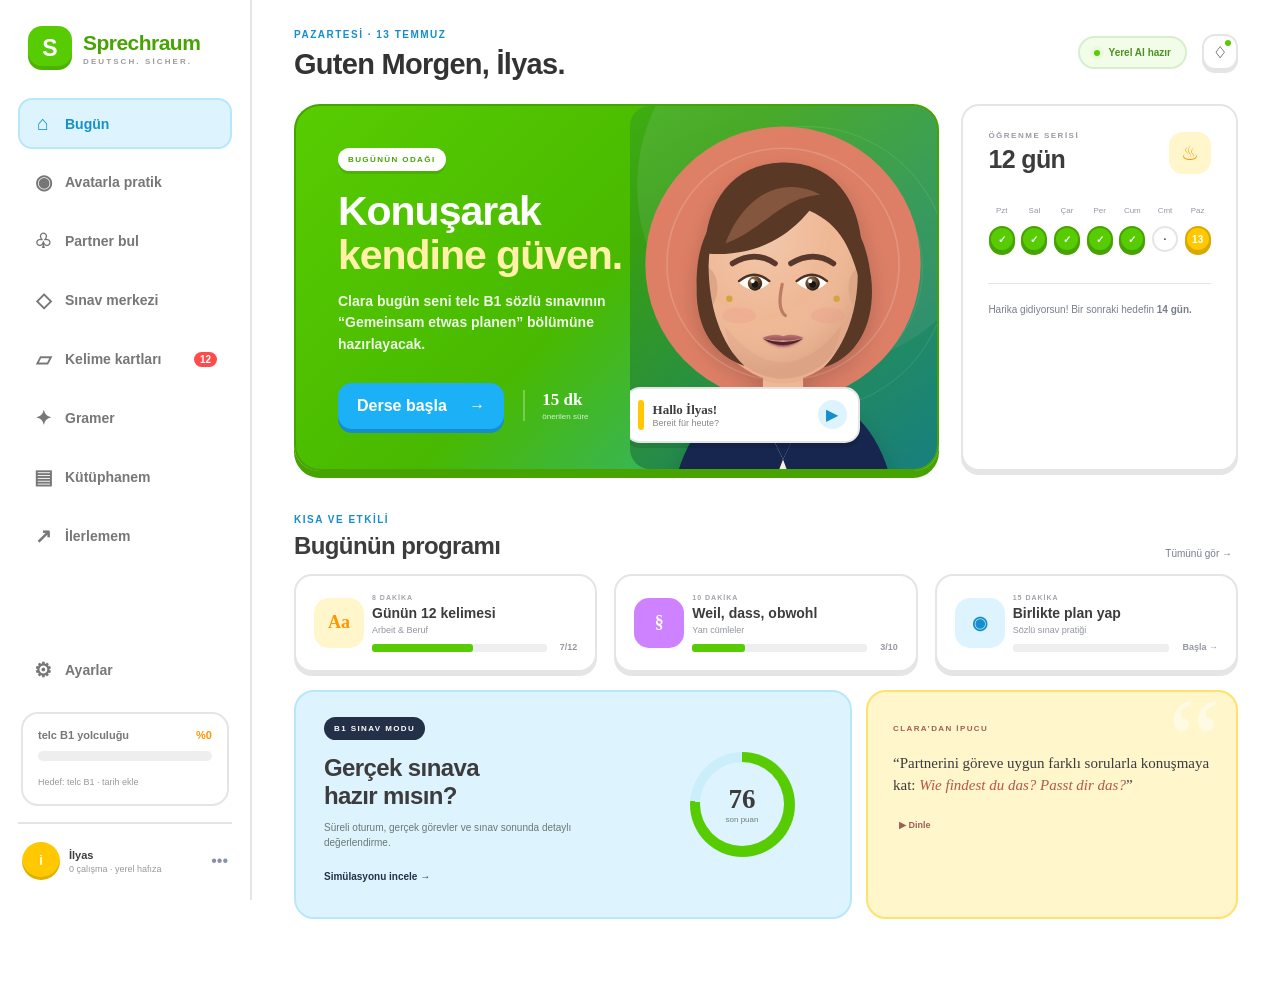
==== commit e1e350d6: "Sprechraum sınav merkezi ve yerel öğrenme güncellemesi" ====
--- a/index.html
+++ b/index.html
@@ -10,11 +10,26 @@
   <title>Sprechraum — Almanca B1 Sınav Koçu</title>
   <link rel="manifest" href="manifest.webmanifest">
   <link rel="icon" href="assets/app-icon.svg" type="image/svg+xml">
-  <link rel="stylesheet" href="styles.css">
-  <link rel="stylesheet" href="avatar-motion.css">
-  <link rel="stylesheet" href="playful-theme.css?v=34">
+  <link rel="stylesheet" href="styles.css?v=79">
+  <link rel="stylesheet" href="avatar-motion.css?v=79">
+  <link rel="stylesheet" href="playful-theme.css?v=79">
+  <link rel="stylesheet" href="exam-guide.css?v=79">
+  <link rel="stylesheet" href="exam-center.css?v=89">
+  <link rel="stylesheet" href="telc-b1-practice.css?v=89">
+  <link rel="stylesheet" href="grammar-center.css?v=80">
+  <link rel="stylesheet" href="a1-course.css?v=88">
+  <link rel="stylesheet" href="splash-intro.css?v=87">
+  <script type="module" src="assets/vendor/model-viewer.min.js?v=4.1.0"></script>
 </head>
 <body>
+  <div class="sprechraum-intro" id="sprechraumIntro" role="dialog" aria-modal="true" aria-label="Sprechraum açılış animasyonu">
+    <div class="intro-brand" aria-label="Sprechraum"><span class="intro-brand-mark">S</span><span class="intro-brand-copy"><b>Sprechraum</b><small>Deutsch. Sicher.</small></span></div>
+    <div class="intro-stage">
+      <model-viewer class="intro-model" id="introMascotModel" src="assets/models/sprechraum-mascot.glb" alt="El sallayan Sprechraum maskotu" autoplay animation-name="Armature|Big_Wave_Hello|baselayer" interaction-prompt="none" disable-pan disable-tap shadow-intensity="1" shadow-softness=".9" exposure="1.08" camera-orbit="0deg 78deg auto" field-of-view="30deg"></model-viewer>
+      <div class="intro-model-fallback" aria-hidden="true">S</div>
+    </div>
+    <div class="intro-message" aria-live="polite"><h1>Hallo, <span id="introStudentName">İlyas</span>!</h1><p>Bereit für Deutsch?</p><button class="intro-skip" id="introSkip" type="button">Weiter →</button></div>
+  </div>
   <div class="app-shell">
     <aside class="sidebar">
       <a class="brand" href="#" aria-label="Sprechraum ana sayfa">
@@ -26,7 +41,7 @@
         <button class="nav-item active" data-view="home"><span>⌂</span> <i data-i18n="navToday">Bugün</i></button>
         <button class="nav-item" data-view="practice"><span>◉</span> <i data-i18n="navPractice">Avatarla pratik</i></button>
         <button class="nav-item" data-view="partners"><span>♧</span> <i>Partner bul</i></button>
-        <button class="nav-item" data-view="exam"><span>◇</span> <i data-i18n="navExam">Sınav bölümleri</i></button>
+        <button class="nav-item" data-view="exam"><span>◇</span> <i>Sınav merkezi</i></button>
         <button class="nav-item" data-view="words"><span>▱</span> <i data-i18n="navWords">Kelime kartları</i> <em>12</em></button>
         <button class="nav-item" data-view="grammar"><span>✦</span> <i data-i18n="navGrammar">Gramer</i></button>
         <button class="nav-item" data-view="library"><span>▤</span> <i data-i18n="navLibrary">Kütüphanem</i></button>
@@ -35,10 +50,10 @@
 
       <div class="sidebar-bottom">
         <button class="nav-item" id="settingsBtn"><span>⚙</span> <i data-i18n="navSettings">Ayarlar</i></button>
-        <div class="level-card">
-          <div class="level-row"><span>B1 yolculuğu</span><b>%68</b></div>
-          <div class="progress-track"><i style="width:68%"></i></div>
-          <small>Hedef: telc B1 · 24 gün</small>
+        <div class="level-card" id="examGoalMiniCard">
+          <div class="level-row"><span id="examGoalMiniLevel">B1 yolculuğu</span><b id="examGoalMiniPercent">%0</b></div>
+          <div class="progress-track"><i id="examGoalMiniBar" style="width:0%"></i></div>
+          <small id="examGoalMiniText">Hedef sınavını belirle</small>
         </div>
         <button class="profile-row" id="profileBtn" type="button"><span class="profile-avatar" id="profileAvatar">İA</span><span><b id="profileName">İlyas</b><small id="profileStreak">Öğrenci profili · yerel hafıza</small></span><em>•••</em></button>
       </div>
@@ -86,7 +101,7 @@
             <div><span class="pill navy">B1 SINAV MODU</span><h3>Gerçek sınava<br>hazır mısın?</h3><p>Süreli oturum, gerçek görevler ve sınav sonunda detaylı değerlendirme.</p><button class="secondary" data-go="exam">Simülasyonu incele →</button></div>
             <div class="score-ring"><span><b>76</b><small>son puan</small></span></div>
           </article>
-          <article class="tip-card"><span class="quote">“</span><small>CLARA’DAN İPUCU</small><blockquote>“Plan yaparken her öneriden sonra partnerine fikrini sor: <em>Was meinst du dazu?</em>”</blockquote><button class="listen-tip">▶ Dinle</button></article>
+          <article class="tip-card"><span class="quote">“</span><small>CLARA’DAN İPUCU</small><blockquote>“Partnerini göreve uygun farklı sorularla konuşmaya kat: <em>Wie findest du das? Passt dir das?</em>”</blockquote><button class="listen-tip">▶ Dinle</button></article>
         </div>
       </section>
 
@@ -96,6 +111,7 @@
             <div><span class="eyebrow">GEMEINSAM ETWAS PLANEN</span><h2>Bir sınav teması seç</h2><p>İstediğin görevi seç; rolün ve konuşmayı kimin başlatacağı sınavdaki gibi rastgele belirlensin.</p></div>
             <label class="theme-search"><span>⌕</span><input id="themeSearch" type="search" placeholder="Tema ara…" autocomplete="off"></label>
           </div>
+          <div class="mode-tabs catalog-mode-tabs" id="catalogModeTabs"></div>
           <div class="theme-catalog" id="themeCatalog"><div class="theme-loading">PDF temaları hazırlanıyor…</div></div>
         </div>
         <div class="practice-layout" id="practiceLayout" hidden>
@@ -147,6 +163,20 @@
               </svg>
               <div class="speaking-glow"></div>
               <div class="voice-state" id="voiceState"><i></i><span>Clara hazır</span></div>
+              <button class="avatar-sound-toggle" id="soundToggleBtn" type="button" aria-label="Clara'nın sesini kapat" aria-pressed="false" title="Sesi kapat">
+                <span aria-hidden="true">🔊</span>
+              </button>
+              <button class="mobile-avatar-change" id="avatarChangeBtn" type="button" aria-label="Avatarı değiştir" title="Avatarı değiştir">
+                <svg viewBox="0 0 24 24" aria-hidden="true"><circle cx="10" cy="8" r="3.2"/><path d="M4.8 17.7c.6-3.2 2.3-4.8 5.2-4.8 2.3 0 3.9 1 4.7 3"/><path class="avatar-change-arrow" d="M16 7.2a4.1 4.1 0 0 1 3.2 6.7m.1-6.4-3.4-.4.5-3.2M19 13.9l.2 3.4 3.3-.7"/></svg>
+              </button>
+              <div class="mobile-mic-mode-dock" id="mobileMicModeDock">
+                <button class="mobile-mic-menu-toggle" id="mobileMicMenuToggle" type="button" aria-label="Konuşma modunu seç" aria-expanded="false"><span aria-hidden="true">🎙</span><small id="mobileMicModeLabel">Bas-konuş</small></button>
+                <div class="mobile-mic-menu" id="mobileMicMenu" hidden>
+                  <button type="button" data-mic-mode="hold">Bas-konuş</button>
+                  <button type="button" data-mic-mode="continuous">Sürekli konuş</button>
+                </div>
+              </div>
+              <div class="mobile-avatar-actions" id="mobileAvatarActions" aria-label="Oturum kontrolleri"></div>
               <div class="avatar-caption"><b>Clara</b><span>telc B1 Sınav Koçu</span></div>
             </div>
             <div class="speech-mode" aria-label="Mikrofon modu">
@@ -154,24 +184,48 @@
               <button data-mic-mode="continuous">Kesintisiz</button>
             </div>
             <div class="call-controls">
+              <span id="desktopCallControlsHome" hidden></span>
               <button class="round-control mic-control" id="micBtn" aria-label="Konuşmak için basılı tut"><span>●</span><small>Basılı tut ve konuş</small></button>
-              <button class="end-call" id="endCall">Oturumu bitir</button>
+              <button class="round-control pause-control" id="pauseBtn" type="button" aria-label="Oturumu duraklat" aria-pressed="false" title="Oturumu duraklat"><span>Ⅱ</span><small>Duraklat</small></button>
+              <button class="end-call" id="endCall" aria-label="Oturumu bitir">Oturumu bitir</button>
               <button class="round-control" id="repeatBtn" aria-label="Tekrar dinle">↻</button>
             </div>
           </div>
           <div class="session-panel">
             <div class="session-toolbar"><button type="button" id="changeTheme">← Temalara dön</button><span id="taskProgressLabel">0 / 0 görev</span></div>
-            <div class="mode-tabs" id="modeTabs" hidden></div>
+            <div class="mobile-task-summary" id="mobileTaskSummary" aria-expanded="false">
+              <span><small id="mobileTaskCount">0 / 0 GÖREV</small><b id="mobileTaskTitle">Görevleri incele</b></span>
+              <span class="mobile-task-hint-mount" id="mobileTaskHintMount"></span>
+              <span class="mobile-task-chips" id="mobileTaskChips" aria-hidden="true"></span>
+              <button class="mobile-task-details-toggle" id="mobileTaskDetailsToggle" type="button" aria-expanded="false" aria-controls="mobileTaskSheet"><em>Detaylar <i>⌄</i></em></button>
+            </div>
+            <div class="mobile-task-inline" id="mobileTaskSheet" hidden><div class="mobile-task-inline-content" id="mobileTaskMount"></div></div>
+            <span id="desktopTaskHome" hidden></span>
+            <div class="mode-tabs" id="modeTabs"></div>
             <div class="task-brief" id="taskBrief"></div>
             <button class="theme-start" id="themeStartBtn" hidden>▶ Prüfung starten</button>
             <div class="chat-stream" id="chatStream"></div>
             <div class="coach-note" id="coachNote" hidden><span>✦</span><p></p></div>
-            <form class="chat-input" id="chatForm"><input id="chatInput" autocomplete="off" enterkeyhint="send" placeholder="Almanca cevabını yaz veya mikrofona bas…"><button type="submit" id="sendMessageBtn">Gönder ↑</button></form>
+            <form class="chat-input" id="chatForm">
+              <input id="chatInput" autocomplete="off" enterkeyhint="send" placeholder="Almanca cevabını yaz veya mikrofona bas…">
+              <span id="desktopHintHome" hidden></span>
+              <button class="exam-hint-compact" id="examHintButton" type="button" data-task-hint hidden aria-label="Bu görev için üç örnek cevap göster" title="Örnek cevaplar">
+                <span aria-hidden="true">💡</span>
+              </button>
+              <div class="mobile-mic-shell" id="mobileMicShell">
+                <span id="mobileMicMount"></span>
+              </div>
+              <button type="submit" id="sendMessageBtn">Gönder ↑</button>
+            </form>
           </div>
         </div>
       </section>
 
-      <section class="view" id="view-exam"><div class="page-intro"><span class="eyebrow">TELC · DTZ · GOETHE · ÖSD</span><h2 data-i18n="examPartsTitle">B1 sözlü sınav bölümleri</h2><p data-i18n="examPartsText">Her bölümü öğretme modunda adım adım çalış veya sınav modunda tek başına tamamla.</p></div><div class="mode-grid" id="examModeGrid"></div></section>
+      <section class="view" id="view-exam"><div class="exam-center-app" id="examCenterApp"></div><div id="examModeGrid" hidden></div></section>
+
+      <section class="view" id="view-exam-guide">
+        <div class="exam-guide-app" id="examGuideApp" aria-live="polite"></div>
+      </section>
 
       <section class="view" id="view-partners">
         <div class="partner-head"><div><span class="eyebrow">SPRECHPARTNER · GEMEINSAM LERNEN</span><h2>Almanca konuşma partnerini bul</h2><p>Seviyene, sınavına, konuştuğun dillere ve uygun olduğun zamana göre eşleş.</p></div><button class="partner-visibility" id="partnerVisibility"><i></i><span><b>Partner arıyorum</b><small>Profilini aramalarda göster</small></span><em>Kapalı</em></button></div>
@@ -191,15 +245,16 @@
         <div class="oral-shell" id="oralApp"></div>
       </section>
       <section class="view" id="view-words"><div class="page-intro word-page-intro"><div><span class="eyebrow">GOETHE B1 · AKILLI TEKRAR</span><h2 id="wordPageTitle">Günlük kelime kartları</h2><p id="wordPageText">Goethe-Zertifikat B1 listesindeki kelimeleri örnek cümle, çeviri, görsel ve telaffuzla öğren.</p></div><button class="word-settings-open" id="wordSettingsBtn">⚙ Günlük tekrar ayarları</button></div><div class="word-dashboard"><div class="word-stats"><span><small id="wordLibraryLabel">KELİME KÜTÜPHANESİ</small><b id="wordTotal">0</b></span><span><small id="wordProgressLabel">BUGÜN</small><b id="wordTodayProgress">0 / 5</b></span><button id="startQuickReview">✦ Hızlı tekrarı başlat</button></div><div class="flashcard-wrap"><div class="flashcard" id="flashcard" role="button" tabindex="0" aria-label="Kelimeyi ve örnek cümleyi dinle"><div class="word-visual" id="wordVisual"></div><div class="word-source" id="wordSource">GOETHE B1</div><span id="wordArticle">der</span><h2 id="wordGerman">Vorschlag</h2><small id="wordForms"></small><button class="word-audio" id="wordAudio" type="button">▶ Kelimeyi ve cümleyi dinle</button><p id="wordExample">Ich habe einen Vorschlag.</p><button id="revealWord" type="button">Anlamı ve çeviriyi göster</button><div class="word-translation" id="wordTranslation" hidden><strong id="wordMeaning"></strong><p id="exampleTranslation"></p></div></div><div class="card-actions"><button data-rate="again">Tekrar</button><button data-rate="hard">Zor</button><button data-rate="good">Bildim</button></div></div></div></section>
-      <section class="view" id="view-grammar"><div class="page-intro"><span class="eyebrow">B1 GRAMER</span><h2>Cümle kurarak öğren</h2><p>Kısa açıklama, örnek ve Clara ile anında uygulama.</p></div><div class="grammar-grid" id="grammarGrid"></div></section>
+      <section class="view" id="view-grammar"><div class="grammar-center-app" id="grammarCenterApp"></div><div class="grammar-grid" id="grammarGrid" hidden></div></section>
       <section class="view" id="view-library"><div class="page-intro library-intro"><div><span class="eyebrow">KİŞİSEL İÇERİK</span><h2>Kütüphanem</h2><p>PDF, TXT, Markdown veya JSON yükle. Clara konuşma görevlerini bu içeriklerden hazırlasın.</p></div><label class="upload-button">＋ Dosya yükle<input type="file" id="fileUpload" accept=".pdf,.txt,.md,.json" multiple></label></div><div class="library-list" id="libraryList"></div></section>
-      <section class="view" id="view-progress"><div class="page-intro"><span class="eyebrow">ÖĞRENME ANALİZİ</span><h2 id="progressTitle">İlerlemen</h2><p>İlk günden bugüne konuşma ve sınav gelişimin.</p></div><div class="stats-grid"><article><small>Tamamlanan çalışma</small><b id="statSessions">0</b><em>kişisel hafızada</em></article><article><small>Öğrenilen kişisel bilgi</small><b id="statFacts">0</b><em>Clara seni tanıyor</em></article><article><small>Ortalama sınav</small><b id="statAverage">—</b><em id="statTrend">ilk sınav bekleniyor</em></article><article><small>Aktif gün</small><b id="statDays">1</b><em>yerel öğrenme günlüğü</em></article></div><div class="memory-card" id="memoryCard"></div><div class="skill-card"><h3>B1 beceri haritası</h3><div id="skillBars"></div></div></section>
+      <section class="view" id="view-progress"><div class="page-intro"><span class="eyebrow">ÖĞRENME ANALİZİ</span><h2 id="progressTitle">İlerlemen</h2><p>İlk günden bugüne konuşma ve sınav gelişimin.</p></div><div id="examProgressOverview"></div><div class="stats-grid"><article><small>Tamamlanan çalışma</small><b id="statSessions">0</b><em>kişisel hafızada</em></article><article><small>Öğrenilen kişisel bilgi</small><b id="statFacts">0</b><em>Clara seni tanıyor</em></article><article><small>Ortalama sınav</small><b id="statAverage">—</b><em id="statTrend">ilk sınav bekleniyor</em></article><article><small>Aktif gün</small><b id="statDays">1</b><em>yerel öğrenme günlüğü</em></article></div><div class="memory-card" id="memoryCard"></div><div class="skill-card"><h3>B1 beceri haritası</h3><div id="skillBars"></div></div></section>
     </main>
   </div>
 
-  <dialog id="settingsDialog" class="settings-dialog"><form method="dialog"><div class="dialog-head"><div><small>YEREL VE ÖZEL</small><h2>Uygulama ayarları</h2></div><button value="cancel">×</button></div><p>Yapay zekâ, ses ve öğrenci hafızası bu cihazda çalışır. Seçtiğiniz öğretmen bütün konuşma bölümlerinde kullanılır.</p><label>Uygulama ve açıklama dili<select id="appLanguage"><option value="tr">Türkçe</option><option value="en">English</option></select></label><fieldset class="character-settings"><legend>Avatar ve ses karakteri</legend><div class="character-grid" id="characterGrid"></div><div class="avatar-motion-settings"><label>Hareket ve mimik yoğunluğu<select id="avatarMotion"><option value="calm">Sakin</option><option value="natural">Doğal</option><option value="expressive">Canlı</option></select></label><button class="voice-preview" type="button" id="previewVoice">▶ Sesi ve hareketleri dene</button></div></fieldset><div class="model-test voice-test"><i></i><span><b>Ücretsiz yerel premium ses</b><small id="ttsStatus">Supertonic 3 kontrol ediliyor…</small></span><button type="button" id="testVoice">Kontrol et</button></div><details class="advanced-settings"><summary>Gelişmiş yapay zekâ ayarları</summary><label>Ollama adresi<input id="ollamaUrl" value="http://127.0.0.1:11434"></label><label>Hızlı model<input id="modelName" value="gemma3:1b-it-qat"></label><div class="model-test"><i></i><span><b>Bağlantı durumu</b><small id="modelStatus">Henüz test edilmedi</small></span><button type="button" id="testModel">Test et</button></div></details><menu><button value="cancel">Vazgeç</button><button value="default" id="saveSettings">Kaydet</button></menu></form></dialog>
+  <dialog id="settingsDialog" class="settings-dialog"><form method="dialog"><div class="dialog-head"><div><small>YEREL VE ÖZEL</small><h2>Uygulama ayarları</h2></div><button value="cancel">×</button></div><p>Yapay zekâ, ses ve öğrenci hafızası bu cihazda çalışır. Seçtiğiniz öğretmen bütün konuşma bölümlerinde kullanılır.</p><label>Uygulama ve açıklama dili<select id="appLanguage"><option value="tr">Türkçe</option><option value="en">English</option></select></label><fieldset class="character-settings"><legend>Avatar ve ses karakteri</legend><div class="character-grid" id="characterGrid"></div><div class="avatar-motion-settings"><label>Hareket ve mimik yoğunluğu<select id="avatarMotion"><option value="calm">Sakin</option><option value="natural">Doğal</option><option value="expressive">Canlı</option></select></label><button class="voice-preview" type="button" id="previewVoice">▶ Sesi ve hareketleri dene</button></div></fieldset><div class="model-test voice-test"><i></i><span><b>Ücretsiz yerel premium ses</b><small id="ttsStatus">Supertonic 3 kontrol ediliyor…</small></span><button type="button" id="testVoice">Kontrol et</button></div><section class="local-pack-manager"><div class="local-pack-head"><div><small>SONRADAN İNDİRİLEN PAKETLER</small><h3>Yerel yapay zekâ modelleri</h3></div><span>Mağaza paketi küçük kalır</span></div><p>İlk kurulumda yalnızca uygulama gelir. Temel 1B veya daha güçlü modelleri cihazınıza göre sonradan indirip çevrimdışı kullanabilirsiniz.</p><div class="device-advice" id="deviceAdvice">Cihaz ve Ollama kontrol ediliyor…</div><div class="model-catalog" id="modelCatalog"><div class="model-catalog-empty">Model kataloğu yükleniyor…</div></div><div class="content-pack-note"><b>İçerik paketleri bağımsızdır</b><span>B1 temel içerikleri uygulamada kalır; C1 kelime ve gramer paketleri daha sonra ayrıca indirilebilir.</span></div></section><details class="advanced-settings"><summary>Gelişmiş yapay zekâ ayarları</summary><label>Ollama adresi<input id="ollamaUrl" value="http://127.0.0.1:11434"></label><label>Akıllı diyalog modeli<input id="modelName" value="gemma3:4b-it-qat" readonly></label><div class="model-test"><i></i><span><b>Bağlantı durumu</b><small id="modelStatus">Henüz test edilmedi</small></span><button type="button" id="testModel">Test et</button></div></details><menu><button value="cancel">Vazgeç</button><button value="default" id="saveSettings">Kaydet</button></menu></form></dialog>
   <dialog id="wordSettingsDialog"><form method="dialog"><div class="dialog-head"><div><small>GÜNLÜK KELİME RUTİNİ</small><h2 id="wordSettingsTitle">Hızlı tekrar ayarları</h2></div><button value="cancel">×</button></div><p id="wordSettingsText">Uygulamayı açtığında veya telefona geri döndüğünde kısa kelime tekrarı gösterilir.</p><label class="word-toggle"><input type="checkbox" id="quickReviewEnabled"><span><b id="quickReviewToggleTitle">Otomatik hızlı tekrar</b><small id="quickReviewToggleText">İstediğin zaman kapatabilirsin.</small></span></label><label><span id="dailyCountLabel">Her tekrarda gösterilecek kelime</span><select id="dailyWordCount"><option value="3">3</option><option value="5">5</option><option value="10">10</option><option value="15">15</option><option value="20">20</option></select></label><menu><button value="cancel">Vazgeç</button><button type="button" id="saveWordSettings">Kaydet</button></menu></form></dialog>
   <dialog id="profileDialog"><form method="dialog" class="profile-form"><div class="dialog-head"><div><small>KİŞİSEL · YEREL HAFIZA</small><h2>Öğrenci profili</h2></div><button value="cancel">×</button></div><p>Clara bu bilgileri yalnızca bu cihazda saklar ve konuşmaları kişiselleştirmek için kullanır.</p><label>Kayıtlı öğrenci<select id="profileSelect"></select></label><button type="button" class="new-profile" id="newProfileBtn">＋ Yeni öğrenci profili oluştur</button><div class="profile-form-grid"><label>Adınız<input id="studentName" autocomplete="name" required placeholder="Örn. İlyas"></label><label>Yaşınız<input id="studentAge" inputmode="numeric" placeholder="Örn. 33"></label><label>Memleket / ülke<input id="studentOrigin" placeholder="Örn. die Türkei"></label><label>Yaşadığınız şehir<input id="studentCity" placeholder="Örn. Hanau"></label><label>Meslek<input id="studentJob" placeholder="Örn. Pflegefachkraft"></label><label>Konuştuğunuz diller<input id="studentLanguages" placeholder="Örn. Türkisch, Deutsch"></label></div><label>Almanca öğrenme hedefiniz<input id="studentGoal" placeholder="Örn. Ich möchte die B1-Prüfung bestehen."></label><div class="profile-memory-preview" id="profileMemoryPreview"></div><menu><button value="cancel">Vazgeç</button><button type="button" id="saveProfile">Profili kaydet</button></menu></form></dialog>
+  <dialog id="examTargetDialog" class="exam-target-dialog"><form method="dialog"><div class="dialog-head"><div><small>KİŞİSEL SINAV PLANI</small><h2>Hedef sınavını düzenle</h2></div><button value="cancel" aria-label="Kapat">×</button></div><p>Her sınavın ilerlemesi ayrı tutulur. Sınavı değiştirmen eski çalışmalarını silmez.</p><div class="exam-target-options" id="examTargetOptions"></div><label class="exam-date-field"><span>Sınav tarihi <small>Henüz belli değilse boş bırakabilirsin</small></span><input id="examTargetDate" type="date"></label><div class="exam-target-note"><span>✓</span><p><b>İlerlemen korunur</b> Önceki sınavına daha sonra dönersen kaldığın yerden devam edersin.</p></div><menu><button value="cancel">Vazgeç</button><button type="button" id="saveExamTarget">Hedefi kaydet</button></menu></form></dialog>
   <dialog id="partnerProfileDialog"><form method="dialog" class="partner-profile-dialog"><button class="dialog-close" value="cancel">×</button><div id="partnerProfileContent"></div></form></dialog>
   <dialog id="partnerChatDialog"><form method="dialog" class="partner-chat-dialog"><div class="dialog-head"><div><small>ÖZEL SOHBET</small><h2 id="chatPartnerName">Partner</h2></div><button value="cancel">×</button></div><div class="partner-chat-stream" id="partnerChatStream"></div><div class="partner-chat-compose"><input id="partnerChatInput" placeholder="Mesajını yaz…"><button type="button" id="sendPartnerChat">Gönder</button></div></form></dialog>
   <dialog id="groupDialog"><form method="dialog" class="profile-form"><div class="dialog-head"><div><small>ORTAK ÇALIŞMA</small><h2>Yeni grup oluştur</h2></div><button value="cancel">×</button></div><label>Grup adı<input id="groupName" placeholder="Örn. B1 telc Hazırlık"></label><fieldset id="groupFriendChoices"><legend>Arkadaşlarını seç</legend></fieldset><label>Çalışma hedefi<select id="groupGoal"><option>B1 sınav pratiği</option><option>Günlük konuşma</option><option>Kelime ve gramer</option></select></label><menu><button value="cancel">Vazgeç</button><button type="button" id="saveGroup">Grubu oluştur</button></menu></form></dialog>
@@ -207,6 +262,15 @@
   <div class="quick-review" id="quickReview" hidden><div class="quick-review-shell"><header><span><small id="quickReviewEyebrow">GÜNLÜK 5 KELİME</small><b id="quickReviewCounter">1 / 5</b></span><button id="closeQuickReview" aria-label="Kapat">×</button></header><div class="quick-review-progress"><i id="quickReviewProgress"></i></div><div id="quickReviewCard"></div><footer><button id="quickReviewPrev">←</button><small id="quickReviewSwipeHint">Kartı çevir, sonra kaydır</small><button id="quickReviewNext">→</button></footer></div></div>
 
   <div class="toast" id="toast"></div>
-  <script src="app.js?v=34" defer></script>
+  <script src="app.js?v=83" defer></script>
+  <script src="telc-b1-practice-data.js?v=89" defer></script>
+  <script src="telc-b1-practice.js?v=89" defer></script>
+  <script src="exam-center.js?v=89" defer></script>
+  <script src="exam-guide.js?v=79" defer></script>
+  <script src="grammar-data.js?v=80" defer></script>
+  <script src="a1-course-data.js?v=88" defer></script>
+  <script src="a1-course.js?v=88" defer></script>
+  <script src="grammar-center.js?v=81" defer></script>
+  <script src="splash-intro.js?v=87" defer></script>
 </body>
 </html>
--- a/styles.css
+++ b/styles.css
@@ -6,6 +6,7 @@
 
 /* 2D konuşan avatar + mobil mikrofon kontrolleri */
 .avatar-2d{width:100%;height:100%;display:block;position:absolute;inset:0}.avatar-breathe{transform-origin:200px 420px;animation:avatarBreathe 3.6s ease-in-out infinite}.avatar-eyes{transform-origin:200px 218px}.avatar-stage.blinking .avatar-eyes{transform:scaleY(.08)}.avatar-stage.blinking .eyelids{stroke-width:5}.avatar-stage.speaking .avatar-breathe{animation-duration:2.2s}.avatar-mouth{transition:transform .07s ease}.avatar-stage.speaking #avatarMouth{filter:drop-shadow(0 1px 2px rgba(0,0,0,.2))}.voice-state{position:absolute;z-index:5;top:17px;left:17px;background:rgba(8,17,40,.75);backdrop-filter:blur(8px);border:1px solid rgba(255,255,255,.13);border-radius:18px;padding:7px 11px;color:#fff;font-size:9px;display:flex;align-items:center;gap:7px}.voice-state i{width:7px;height:7px;border-radius:50%;background:#7fc196}.voice-state.listening i{background:#f39a82;box-shadow:0 0 0 5px rgba(243,154,130,.18);animation:pulse 1.1s infinite}.voice-state.thinking i{background:#e5b84d}.voice-state.speaking i{background:#75a9ee}.speech-mode{display:grid;grid-template-columns:1fr 1fr;gap:4px;background:rgba(255,255,255,.08);border-radius:10px;padding:4px;margin-top:10px}.speech-mode button{min-height:36px;border:0;border-radius:7px;background:transparent;color:#aeb8cc;font-size:10px;font-weight:700;cursor:pointer}.speech-mode button.active{background:#fff;color:var(--navy)}.call-controls{height:82px}.round-control{cursor:pointer;touch-action:manipulation}.mic-control{width:152px;height:48px;border-radius:24px;display:flex;align-items:center;justify-content:center;gap:9px;user-select:none;-webkit-user-select:none}.mic-control span{font-size:16px}.mic-control small{font-size:9px;font-weight:700}.mic-control.continuous-on{background:var(--coral);border-color:var(--coral)}.end-call{order:3}.chat-input button:disabled{opacity:.55}.chat-input.busy:after{content:"";position:absolute;width:13px;height:13px;border:2px solid #fff;border-top-color:transparent;border-radius:50%;right:18px;top:50%;margin-top:-7px;animation:spin .8s linear infinite}.chat-input{position:relative}.chat-input.busy button{color:transparent}.hero-portrait img[src*="clara-2d"]{object-fit:contain;object-position:center bottom;mask-image:none;height:100%;width:90%;right:5%}
+.avatar-sound-toggle{position:absolute;z-index:6;right:16px;top:16px;width:38px;height:38px;border:1px solid rgba(255,255,255,.35);border-radius:50%;display:grid;place-items:center;background:rgba(8,17,40,.68);backdrop-filter:blur(8px);color:#fff;cursor:pointer;box-shadow:0 5px 16px rgba(8,17,40,.18);transition:transform .2s,background .2s}.avatar-sound-toggle:hover{transform:translateY(-1px);background:rgba(8,17,40,.84)}.avatar-sound-toggle.muted{background:rgba(209,75,68,.82)}.avatar-sound-toggle span{font-size:17px;line-height:1}.chat-input.exam-locked input{background:#f5f7fa;color:#778194;border-style:dashed;cursor:pointer}.chat-input.exam-locked input::placeholder{color:#69758a;opacity:1}.chat-input.exam-locked button{cursor:not-allowed}.avatar-stage:not(.speaking) .avatar-blush{opacity:.28}.avatar-stage:not(.speaking) .avatar-mouth{transform:translate(200px,283px) scale(1.03,.9)}
 @keyframes avatarBreathe{0%,100%{transform:translateY(0) scale(1)}50%{transform:translateY(-2px) scale(1.006)}}@keyframes spin{to{transform:rotate(360deg)}}
 @media(max-width:680px){
   #view-practice.active{height:calc(100dvh - 83px);min-height:620px;overflow:hidden}
@@ -34,6 +35,7 @@
 
 .task-brief li.current{color:#9c5347;background:#fff0eb;border-color:#e8aa9c;box-shadow:0 0 0 2px rgba(229,120,98,.08)}.task-brief li.current i{color:var(--coral);font-weight:900}.task-brief li:not(.done):not(.current){opacity:.62}
 .task-brief li span small{display:block;margin-top:3px;color:#a15b4f;font-size:7px;letter-spacing:.2px}.dialogue-cycle{display:flex;align-items:center;gap:5px;flex-wrap:wrap;margin-top:12px;padding:9px 10px;background:#fff;border:1px solid #e8e3da;border-radius:9px}.dialogue-cycle b{width:100%;margin:0 0 3px;font-family:inherit;font-size:7px;letter-spacing:1px;text-transform:uppercase;color:#8d928f}.dialogue-cycle span{font-size:8px;color:#54665f;background:#eaf2ee;border-radius:12px;padding:4px 6px}.dialogue-cycle i{font-style:normal;color:var(--coral);font-size:8px}
+.task-hint-button{display:grid;grid-template-columns:34px minmax(0,1fr) auto;align-items:center;gap:10px;width:100%;margin-top:11px;padding:9px 11px;border:1px solid #cce5d8;border-radius:11px;background:linear-gradient(135deg,#f3fbf7,#eaf7f1);color:#214e3b;text-align:left;cursor:pointer;box-shadow:0 5px 14px rgba(48,119,86,.07);transition:transform .16s,border-color .16s,box-shadow .16s}.task-hint-button:hover,.task-hint-button:focus-visible{transform:translateY(-1px);border-color:#69ae8e;box-shadow:0 8px 20px rgba(48,119,86,.14);outline:none}.task-hint-button:disabled{cursor:default;opacity:.55;transform:none;box-shadow:none}.task-hint-button.loading{opacity:.7}.task-hint-button>i{display:grid;place-items:center;width:32px;height:32px;border-radius:10px;background:#fff6cf;font-size:16px;font-style:normal}.task-hint-button span b,.task-hint-button span small{display:block}.task-hint-button span b{font-size:9px}.task-hint-button span small{margin-top:2px;color:#628071;font-size:7px}.task-hint-button>em{color:#438167;font-size:7px;font-style:normal;font-weight:900;letter-spacing:.5px;white-space:nowrap}@media(max-width:620px){.task-hint-button{grid-template-columns:31px minmax(0,1fr);padding:8px}.task-hint-button>em{display:none}}
 @media(max-width:680px){.theme-picker{margin-bottom:25px}.theme-picker-head{display:block;padding-top:5px}.theme-picker-head h2{font-size:28px}.theme-search{width:100%;margin-top:17px}.theme-catalog{gap:12px;padding-top:16px}.theme-card{grid-template-columns:112px minmax(0,1fr);min-height:132px}.theme-art{min-height:132px}.theme-card-copy{padding:15px 14px}.theme-card-copy>b{font-size:16px}.theme-card-copy>em{-webkit-line-clamp:3;font-size:9px}.theme-mini-tasks{display:none}.theme-card>strong{display:none}.task-brief header{display:block}.task-brief header em{display:inline-block;margin-top:8px}.task-brief ul{grid-template-columns:1fr}.session-toolbar{margin-top:2px}}
 
 /* Çok bölümlü B1 sözlü sınav çalışma alanı */
@@ -73,5 +75,15 @@
 .avatar-stage .avatar-halo{fill:var(--avatar-halo,#e47e68)!important;transition:fill .35s}.avatar-stage .avatar-hair{fill:var(--avatar-hair,#5a3728)!important;transition:fill .35s}.avatar-stage .avatar-jacket{fill:var(--avatar-jacket,#14264f)!important;transition:fill .35s}.avatar-stage .avatar-skin{fill:var(--avatar-skin,#efb895)!important;transition:fill .35s}.avatar-stage .avatar-skin-shadow{fill:color-mix(in srgb,var(--avatar-skin,#efb895),#8c5a45 18%)!important}.avatar-stage[data-character="weber"] .avatar-eyes{transform:scale(.97)}.avatar-stage[data-character="lukas"] .avatar-hair{transform:translateY(4px);transform-origin:center}.hero-portrait[data-character="mia"] #tutorImage{filter:hue-rotate(175deg) saturate(.82)}.hero-portrait[data-character="weber"] #tutorImage{filter:grayscale(.48) sepia(.12) saturate(.7)}.hero-portrait[data-character="lukas"] #tutorImage{filter:hue-rotate(238deg) saturate(.75)}
 .settings-dialog{width:min(760px,calc(100% - 30px));max-height:min(880px,92vh);overflow:auto}.settings-dialog form{padding:30px}.character-settings{border:0;padding:0;margin:22px 0 4px}.character-settings legend{font-family:Georgia,serif;font-size:18px;font-weight:700;color:var(--navy);margin-bottom:12px}.character-grid{display:grid;grid-template-columns:repeat(2,minmax(0,1fr));gap:10px}.character-card{position:relative;display:grid;grid-template-columns:58px 1fr 22px;align-items:center;gap:11px;min-height:82px;text-align:left;border:1px solid var(--line);border-radius:13px;background:#fbfaf7;padding:11px;cursor:pointer;color:var(--navy);transition:.2s}.character-card:hover{border-color:#aeb8ca;transform:translateY(-1px)}.character-card.selected{border:2px solid var(--coral);background:var(--coral-soft);padding:10px;box-shadow:0 8px 25px rgba(229,120,98,.12)}.character-card>span:nth-child(2) b,.character-card>span:nth-child(2) small,.character-card>span:nth-child(2) em{display:block}.character-card>span:nth-child(2) b{font-size:12px;margin-bottom:4px}.character-card>span:nth-child(2) small{font-size:9px;line-height:1.35;color:#697286}.character-card>span:nth-child(2) em{font-style:normal;font-size:8px;color:#8b93a1;margin-top:5px}.character-check{display:grid;place-items:center;width:20px;height:20px;border-radius:50%;background:#e8e8e4;color:transparent;font-style:normal;font-size:11px}.character-card.selected .character-check{background:var(--coral);color:#fff}.character-portrait{--avatar-halo:#e47e68;position:relative;width:54px;height:54px;border-radius:50%;background:var(--avatar-halo);overflow:hidden;display:block}.character-portrait:before{content:"";position:absolute;width:29px;height:32px;border-radius:48% 48% 44% 44%;background:var(--avatar-skin);left:13px;top:10px;z-index:2}.character-portrait:after{content:"";position:absolute;width:42px;height:26px;border-radius:50% 50% 10% 10%;background:var(--avatar-jacket);left:6px;top:39px;z-index:1}.character-portrait i{position:absolute;z-index:3;width:32px;height:18px;border-radius:18px 18px 8px 8px;background:var(--avatar-hair);left:11px;top:6px;transform:rotate(-5deg)}.character-portrait b{position:absolute;z-index:4;left:20px;top:24px;width:4px;height:4px;border-radius:50%;background:#45362f;box-shadow:12px 0 #45362f}.character-portrait em{position:absolute;z-index:4;width:10px;height:4px;border-bottom:2px solid #a4545b;border-radius:50%;left:22px;top:34px}.voice-preview{border:0;border-radius:9px;background:var(--navy);color:#fff;padding:11px 15px;margin-top:11px;font-size:10px;font-weight:700;cursor:pointer}.voice-test{border:1px solid #d9e7df;background:#f0f7f3}.voice-test>i{width:9px;height:9px;border-radius:50%;background:#65ae83;box-shadow:0 0 0 5px rgba(101,174,131,.12)}.advanced-settings{margin-top:15px;border-top:1px solid var(--line);padding-top:14px}.advanced-settings summary{cursor:pointer;font-size:10px;font-weight:700;color:#687184}@media(max-width:620px){.character-grid{grid-template-columns:1fr}.settings-dialog form{padding:22px}.settings-dialog{max-height:94vh}.character-card{min-height:74px}}
 
+/* Three context-aware answers keep the exam moving without discarding the student's idea. */
+.exam-choice-group{width:min(88%,720px);margin:7px 0 16px 8px;padding:12px;border:1px solid #c9e3d7;border-radius:14px;background:linear-gradient(145deg,#f2faf6,#edf6f2);box-shadow:0 8px 24px rgba(35,91,68,.08)}.exam-choice-group>span{display:block;color:#39765e;font-size:7px;font-weight:900;letter-spacing:1.25px}.exam-choice-group>p{margin:5px 0 9px!important;padding:0!important;background:transparent!important;color:#61766c!important;font-size:8px!important;line-height:1.45}.exam-choice-group>div{display:grid;gap:7px}.exam-choice{display:grid;grid-template-columns:25px minmax(0,1fr) auto;align-items:center;gap:9px;width:100%;border:1px solid #d7e8df;border-radius:10px;background:#fff;padding:9px 10px;text-align:left;color:var(--navy);cursor:pointer;transition:transform .16s,border-color .16s,box-shadow .16s}.exam-choice:hover,.exam-choice:focus-visible{transform:translateY(-1px);border-color:#68ae8e;box-shadow:0 6px 16px rgba(35,91,68,.12);outline:none}.exam-choice:disabled{opacity:.46;cursor:default;transform:none;box-shadow:none}.exam-choice i{display:grid;place-items:center;width:24px;height:24px;border-radius:50%;background:#dff2e9;color:#35775b;font-size:9px;font-style:normal;font-weight:900}.exam-choice b{font-size:9px;line-height:1.45}.exam-choice em{font-size:7px;color:#4d8d71;font-style:normal;font-weight:800;white-space:nowrap}@media(max-width:620px){.exam-choice-group{width:calc(100% - 8px);margin-left:4px;padding:10px}.exam-choice{grid-template-columns:24px 1fr}.exam-choice em{grid-column:2;white-space:normal}}
+.accepted-correction{width:min(84%,680px);margin:4px 0 10px 8px;padding:9px 12px;border-left:3px solid #58a77d;border-radius:0 10px 10px 0;background:#edf8f2}.accepted-correction span{display:block;color:#347456;font-size:7px;font-weight:900;letter-spacing:1.1px}.accepted-correction p{margin:4px 0 0!important;padding:0!important;background:transparent!important;color:#244f3c!important;font-size:10px!important;line-height:1.5;font-style:italic}
+
+/* Separate guided-learning and uninterrupted exam flows. */
+.mode-tabs{display:block;overflow:visible;padding:0 0 10px}.plan-mode-switch{display:grid;grid-template-columns:1fr 1fr;gap:5px;padding:4px;border:1px solid #dce4e0;border-radius:13px;background:#f3f7f5}.mode-tabs .plan-mode-switch button{width:100%;border:0;border-radius:9px;background:transparent;color:#5f6e68;font-size:9px;font-weight:800;padding:9px 11px;transition:background .18s,color .18s,box-shadow .18s}.mode-tabs .plan-mode-switch button.active{background:#fff;color:#173b31;box-shadow:0 3px 12px rgba(23,59,49,.09)}.mode-tabs .plan-mode-switch button:disabled{cursor:not-allowed;opacity:.78}.mode-tabs>p{margin:6px 4px 0;color:#75817c;font-size:8px;line-height:1.4}.example-suggestion.clickable{display:block;width:calc(84% - 8px);border-top:0;border-right:0;border-bottom:0;text-align:left;cursor:pointer;box-shadow:0 5px 14px rgba(49,112,86,.12);transition:transform .16s,box-shadow .16s,background .16s}.example-suggestion.clickable:hover,.example-suggestion.clickable:focus-visible{transform:translateY(-1px);background:#e3f2eb;box-shadow:0 8px 20px rgba(49,112,86,.18);outline:2px solid #77b99d;outline-offset:2px}.suggestion-patterns{display:flex;flex-wrap:wrap;gap:5px;margin-top:8px}.suggestion-patterns small{border:1px solid #cfe2d8;border-radius:999px;background:#fff;color:#557366;font-size:7px;letter-spacing:0;padding:4px 7px}
+
+/* Downloadable local AI and content packs keep the store bundle lightweight. */
+.local-pack-manager{margin-top:20px;padding:18px;border:1px solid #d9e5df;border-radius:16px;background:linear-gradient(145deg,#f4faf7,#fbfaf6)}.local-pack-head{display:flex;align-items:flex-start;justify-content:space-between;gap:12px}.local-pack-head small{display:block;color:#26855f;font-size:7px;letter-spacing:1.5px;font-weight:900}.local-pack-head h3{font-family:Georgia,serif;font-size:20px;color:var(--navy);margin:4px 0 0}.local-pack-head>span{border-radius:999px;background:#e0f4e9;color:#277453;padding:7px 10px;font-size:7px;font-weight:800;white-space:nowrap}.local-pack-manager>p{font-size:9px;line-height:1.55;color:#68746f;margin:10px 0 13px}.device-advice{display:flex;justify-content:space-between;gap:10px;padding:10px 12px;border-radius:10px;background:#fff;border:1px solid #e1e8e4;font-size:8px;color:#65716c}.device-advice b{color:#244d3d}.device-advice span{text-align:right}.model-catalog{display:grid;gap:8px;margin-top:10px}.model-catalog.busy{pointer-events:none;opacity:.65}.model-pack{padding:12px;border:1px solid #dfe6e2;border-radius:12px;background:#fff;box-shadow:0 4px 14px rgba(26,57,45,.04)}.model-pack.active{border-color:#69b78f;box-shadow:0 0 0 2px rgba(105,183,143,.13)}.model-pack-title{display:flex;align-items:center;gap:8px}.model-pack-title>span{font-size:11px;font-weight:900;color:var(--navy)}.model-pack-title em{font-style:normal;border-radius:999px;background:#e6f6ec;color:#287c59;padding:4px 7px;font-size:6px;font-weight:900}.model-pack>p{font-size:8px;line-height:1.45;color:#69736f;margin:6px 0}.model-pack>small{font-size:7px;color:#8a938f}.model-pack-actions{display:flex;align-items:center;gap:7px;margin-top:9px}.model-pack-actions>b{margin-right:auto;font-size:7px;color:#488065}.model-pack-actions button,.model-catalog-empty button{border:0;border-radius:8px;background:var(--navy);color:#fff;padding:8px 10px;font-size:7px;font-weight:900;cursor:pointer}.model-pack-actions button:disabled{background:#83bd9e;cursor:default}.model-pack-actions .model-delete{background:#fff;color:#a64e4e;border:1px solid #e9cccc}.model-catalog-empty{display:grid;gap:5px;padding:15px;text-align:center;border:1px dashed #ccd9d3;border-radius:11px;color:#75807b;font-size:8px}.model-catalog-empty b{color:#41564e}.model-catalog-empty button{justify-self:center;margin-top:5px}.content-pack-note{display:grid;gap:3px;margin-top:10px;padding:11px 12px;border-radius:10px;background:#eef2fa;color:#5d6980;font-size:8px}.content-pack-note b{color:#263c68}.advanced-settings #modelName{background:#f1f3f2;color:#68716d}@media(max-width:620px){.local-pack-head,.device-advice{display:grid}.local-pack-head>span{justify-self:start}.device-advice span{text-align:left}.model-pack-title{align-items:flex-start;flex-direction:column}.model-pack-actions{flex-wrap:wrap}.model-pack-actions>b{width:100%}}
+
 /* Layered facial expressions and hand gestures for the 2D tutor. */
 .avatar-detail{display:none}.avatar-stage[data-character="mia"] .avatar-detail-mia,.avatar-stage[data-character="weber"] .avatar-detail-weber,.avatar-stage[data-character="lukas"] .avatar-detail-lukas{display:block}.avatar-stage[data-character="lukas"] .avatar-earring,.avatar-stage[data-character="lukas"] .avatar-hair-highlight{display:none}.avatar-stage[data-character="lukas"] .avatar-hair{opacity:.18}.avatar-stage[data-character="weber"] .avatar-hair-highlight{opacity:.2}.avatar-brows,.avatar-eyes,.avatar-nose,.avatar-blush{transition:transform .3s ease,opacity .3s ease}.avatar-arm{transition:transform .58s cubic-bezier(.2,.85,.25,1.18)}.avatar-arm-left{transform-origin:151px 383px}.avatar-arm-right{transform-origin:249px 383px}.avatar-stage[data-behavior="listening"] .avatar-arm-left{transform:translate(30px,-142px) rotate(18deg)}.avatar-stage[data-behavior="thinking"] .avatar-arm-right{transform:translate(-34px,-139px) rotate(-17deg)}.avatar-stage[data-behavior="explain"] .avatar-arm-left{transform:rotate(112deg)}.avatar-stage[data-behavior="speaking"] .avatar-arm-right{transform:rotate(-18deg)}.avatar-stage[data-behavior="encourage"] .avatar-arm-left{transform:rotate(82deg)}.avatar-stage[data-behavior="success"] .avatar-arm-right{transform:rotate(-116deg)}.avatar-stage[data-behavior="celebrate"] .avatar-arm-left{transform:rotate(108deg)}.avatar-stage[data-behavior="celebrate"] .avatar-arm-right{transform:rotate(-108deg)}.avatar-stage[data-behavior="thinking"] .avatar-brows{transform:rotate(-3deg) translateY(2px)}.avatar-stage[data-behavior="encourage"] .avatar-brows{transform:translateY(-3px)}.avatar-stage[data-behavior="success"] .avatar-brows,.avatar-stage[data-behavior="celebrate"] .avatar-brows{transform:translateY(-5px)}.avatar-stage[data-behavior="success"] .avatar-blush,.avatar-stage[data-behavior="celebrate"] .avatar-blush{opacity:.42}.avatar-stage[data-behavior="listening"] .avatar-eyes{transform:translateX(-2px)}.avatar-stage[data-behavior="thinking"] .avatar-eyes{transform:translate(4px,-3px)}.avatar-stage[data-behavior="success"] .avatar-breathe{animation:avatarNod .68s ease-in-out 2}.avatar-stage[data-behavior="celebrate"] .avatar-breathe{animation:avatarCelebrate .75s ease-in-out 2}.avatar-stage[data-behavior="encourage"] .avatar-breathe{animation:avatarTilt .9s ease-in-out 1}.avatar-stage[data-behavior="success"] .avatar-thumb,.avatar-stage[data-behavior="celebrate"] .avatar-thumb{animation:thumbPop .52s ease-in-out 2}.avatar-stage[data-motion="calm"] .avatar-arm{transform:none!important}.avatar-stage[data-motion="calm"][data-behavior="success"] .avatar-arm-right{transform:rotate(-72deg)!important}.avatar-stage[data-motion="calm"] .avatar-breathe{animation-duration:4.6s}.avatar-stage[data-motion="expressive"] .avatar-arm{transition-duration:.42s}.avatar-stage[data-motion="expressive"][data-behavior="success"] .avatar-arm-right{transform:rotate(-126deg)}.avatar-stage[data-motion="expressive"][data-behavior="celebrate"] .avatar-arm-left{transform:rotate(122deg)}.avatar-stage[data-motion="expressive"][data-behavior="celebrate"] .avatar-arm-right{transform:rotate(-122deg)}.avatar-motion-settings{display:grid;grid-template-columns:1fr auto;gap:12px;align-items:end;margin-top:12px;padding:12px;border:1px solid var(--line);border-radius:11px;background:#f7f8f6}.avatar-motion-settings label{margin:0}.avatar-motion-settings .voice-preview{margin:0;min-height:41px}@keyframes avatarNod{0%,100%{transform:translateY(0) rotate(0)}45%{transform:translateY(6px) rotate(1.2deg)}}@keyframes avatarCelebrate{0%,100%{transform:translateY(0)}50%{transform:translateY(-9px)}}@keyframes avatarTilt{0%,100%{transform:rotate(0)}50%{transform:rotate(-2.2deg)}}@keyframes thumbPop{0%,100%{transform:scale(1)}50%{transform:scale(1.18)}}@media(max-width:620px){.avatar-motion-settings{grid-template-columns:1fr}.avatar-motion-settings .voice-preview{width:100%}}@media(prefers-reduced-motion:reduce){.avatar-arm,.avatar-brows,.avatar-eyes,.avatar-nose,.avatar-blush{transition:none!important}.avatar-stage .avatar-breathe,.avatar-stage .avatar-thumb{animation:none!important}}
--- a/playful-theme.css
+++ b/playful-theme.css
@@ -180,10 +180,17 @@
 .practice-layout:not([hidden]) .call-controls{flex:none}
 .practice-layout:not([hidden]) .session-panel{
   display:grid;
-  grid-template-rows:auto auto auto minmax(120px,1fr) auto auto;
+  grid-template-rows:auto auto auto auto minmax(120px,1fr) auto auto;
   min-height:0;
   overflow:hidden;
 }
+.practice-layout:not([hidden]) .session-toolbar{grid-row:1}
+.practice-layout:not([hidden]) .mode-tabs{grid-row:2}
+.practice-layout:not([hidden]) .task-brief{grid-row:3}
+.practice-layout:not([hidden]) .theme-start{grid-row:4}
+.practice-layout:not([hidden]) .chat-stream{grid-row:5}
+.practice-layout:not([hidden]) .coach-note{grid-row:6}
+.practice-layout:not([hidden]) .chat-input{grid-row:7}
 .practice-layout:not([hidden]) .task-brief{
   max-height:clamp(205px,30dvh,285px);
   min-height:0;
@@ -200,10 +207,8 @@
   margin-top:4px;
   font-size:11px;
   line-height:1.35;
-  display:-webkit-box;
-  -webkit-box-orient:vertical;
-  -webkit-line-clamp:2;
-  overflow:hidden;
+  display:block;
+  overflow:visible;
 }
 .practice-layout:not([hidden]) .dialogue-cycle{margin-top:8px;padding:6px 8px}
 .practice-layout:not([hidden]) .dialogue-cycle span{padding:3px 6px}
@@ -257,6 +262,7 @@
   .practice-layout:not([hidden]){
     height:100%;
     min-height:0;
+    grid-template-columns:1fr;
     grid-template-rows:minmax(205px,34%) minmax(0,1fr);
     margin:0 -14px;
     border-radius:0;
@@ -268,10 +274,613 @@
   .practice-layout:not([hidden]) .call-controls{height:52px;min-height:52px}
   .practice-layout:not([hidden]) .session-panel{min-height:0!important;height:auto;padding:10px 12px calc(7px + env(safe-area-inset-bottom))}
   .practice-layout:not([hidden]) .task-brief{max-height:104px;overflow-y:auto;margin-bottom:4px;padding:8px 10px}
+  .practice-layout:not([hidden]) .session-panel:has(.theme-start:not([hidden])) .task-brief{max-height:225px}
   .practice-layout:not([hidden]) .task-brief header span b{font-size:14px}
-  .practice-layout:not([hidden]) .task-brief section>p{-webkit-line-clamp:1}
+  .practice-layout:not([hidden]) .task-brief section>p{display:block;overflow:visible}
   .practice-layout:not([hidden]) .dialogue-cycle{display:none}
   .practice-layout:not([hidden]) .chat-stream{min-height:48px;padding:5px 3px}
   .practice-layout:not([hidden]) .coach-note{max-height:92px;margin:4px 0}
   .practice-layout:not([hidden]) .chat-input{position:relative;bottom:auto;padding:5px 0 0;min-height:53px}
 }
+
+/* Mobile-first live practice shell. The exam engine keeps the same DOM nodes;
+   JavaScript only moves them into responsive mounts. */
+:root{
+  --practice-mobile-avatar-h:112px;
+  --practice-mobile-control:48px;
+  --practice-mobile-ease:cubic-bezier(.22,.78,.2,1);
+  --practice-mobile-sheet-shadow:0 -18px 52px rgba(36,48,71,.2);
+}
+.mobile-task-summary,.mobile-task-sheet,.mobile-mic-shell,.mobile-avatar-actions{display:none}
+
+@media(max-width:680px){
+  body.task-sheet-open{overflow:hidden}
+  .topbar{height:64px}
+  .topbar h1{font-size:18px;line-height:1.15}
+  #view-practice.active:has(.practice-layout:not([hidden])){height:calc(100dvh - 64px)}
+  .practice-layout:not([hidden]){
+    grid-template-rows:154px minmax(0,1fr);
+    height:100%;
+    border:0;
+    box-shadow:none;
+    background:#fff;
+  }
+  .practice-layout:not([hidden]) .video-panel{
+    position:relative;
+    display:grid;
+    grid-template-rows:24px var(--practice-mobile-avatar-h);
+    padding:7px 10px 9px;
+    background:linear-gradient(155deg,#20b4f5,#1188ca);
+  }
+  .practice-layout:not([hidden]) .video-head{height:24px;padding:0 3px 5px;font-size:8px;align-items:center}
+  .practice-layout:not([hidden]) .speech-mode,
+  .practice-layout:not([hidden]) .call-controls{display:none}
+  .practice-layout:not([hidden]) .avatar-stage{
+    min-height:var(--practice-mobile-avatar-h);
+    height:var(--practice-mobile-avatar-h);
+    border-radius:19px;
+    background:linear-gradient(120deg,#dff6ff 0%,#92ddfb 52%,#39afe3 100%);
+    box-shadow:inset 0 -12px 26px rgba(13,104,151,.14),0 3px 0 rgba(7,92,137,.24);
+  }
+  .practice-layout:not([hidden]) .avatar-stage:after{background:linear-gradient(90deg,rgba(16,75,110,.18),transparent 48%,rgba(9,82,124,.12))}
+  .practice-layout:not([hidden]) .avatar-2d{
+    inset:auto;
+    left:-18px;
+    top:-54px;
+    width:190px;
+    height:247px;
+    transform:translateZ(0) scale(1);
+    transform-origin:78px 91px;
+    transition:transform 320ms var(--practice-mobile-ease),filter 220ms ease;
+    will-change:transform;
+  }
+  .practice-layout:not([hidden]) .avatar-stage.speaking .avatar-2d{
+    transform:translate3d(0,-3px,0) scale(1.08);
+    filter:drop-shadow(0 8px 12px rgba(20,74,105,.12));
+    transition-duration:220ms;
+  }
+  .practice-layout:not([hidden]) .speaking-glow{border-radius:17px}
+  .practice-layout:not([hidden]) .avatar-stage.speaking .speaking-glow{border-width:2px;animation:mobileSpeakingHalo 1.2s ease-in-out infinite}
+  .practice-layout:not([hidden]) .voice-state{left:112px;top:14px;max-width:150px;padding:6px 9px;font-size:8px;white-space:nowrap;overflow:hidden;text-overflow:ellipsis}
+  .practice-layout:not([hidden]) .avatar-caption{left:112px;bottom:17px;max-width:150px}
+  .practice-layout:not([hidden]) .avatar-caption b{font-size:17px}
+  .practice-layout:not([hidden]) .avatar-caption span{font-size:7px;white-space:nowrap;overflow:hidden;text-overflow:ellipsis}
+  .practice-layout:not([hidden]) .avatar-sound-toggle{width:34px;height:34px;right:10px;top:10px}
+  .practice-layout:not([hidden]) .avatar-sound-toggle span{font-size:14px}
+  .mobile-avatar-actions{position:absolute;z-index:7;right:10px;bottom:10px;display:flex;gap:7px}
+  .mobile-avatar-actions .round-control,.mobile-avatar-actions .end-call{display:grid;place-items:center;width:34px;min-width:34px;height:34px;padding:0;border:1px solid rgba(255,255,255,.55);border-radius:50%;background:rgba(255,255,255,.88);color:var(--blue-dark);box-shadow:0 3px 0 rgba(7,91,134,.2)}
+  .mobile-avatar-actions .end-call{font-size:0}
+  .mobile-avatar-actions .end-call:before{content:"×";font-size:20px;line-height:1}
+
+  .practice-layout:not([hidden]) .session-panel{
+    display:grid;
+    grid-template-rows:25px auto minmax(0,1fr) auto 62px;
+    gap:0;
+    height:auto;
+    padding:7px 10px calc(7px + env(safe-area-inset-bottom));
+    overflow:hidden;
+    background:#fff;
+  }
+  .practice-layout:not([hidden]) .session-toolbar{grid-row:1;height:25px;margin:0;padding:0 2px}
+  .practice-layout:not([hidden]) .session-toolbar span{display:none}
+  .practice-layout:not([hidden]) .mobile-task-summary{grid-row:2}
+  .practice-layout:not([hidden]) .chat-stream{grid-row:3}
+  .practice-layout:not([hidden]) .coach-note{grid-row:4}
+  .practice-layout:not([hidden]) .chat-input{grid-row:5}
+
+  .mobile-task-summary{
+    display:grid;
+    grid-template-columns:minmax(0,1fr) auto auto;
+    align-items:center;
+    gap:9px;
+    width:100%;
+    min-height:58px;
+    margin:2px 0 6px;
+    padding:8px 10px;
+    border:1px solid #cfe8f4;
+    border-radius:15px;
+    background:linear-gradient(145deg,#f8fcff,#edf8fd);
+    color:#33415c;
+    text-align:left;
+    box-shadow:0 3px 0 #d7eaf3;
+  }
+  .mobile-task-summary>span:first-child{min-width:0}
+  .mobile-task-summary small,.mobile-task-summary b{display:block}
+  .mobile-task-summary small{font-size:6px;line-height:1;letter-spacing:1px;color:var(--blue-dark);font-weight:900}
+  .mobile-task-summary b{margin-top:5px;font-size:11px;line-height:1.2;white-space:nowrap;overflow:hidden;text-overflow:ellipsis}
+  .mobile-task-summary em{font-size:7px;font-style:normal;font-weight:900;color:var(--blue-dark);white-space:nowrap}
+  .mobile-task-summary em i{font-style:normal;margin-left:2px}
+  .mobile-task-chips{display:flex;gap:3px;max-width:92px;overflow:hidden}
+  .mobile-task-chips i{display:grid;place-items:center;flex:0 0 17px;width:17px;height:17px;border-radius:50%;background:#e4e9ed;color:#7d8994;font-size:7px;font-style:normal;font-weight:900}
+  .mobile-task-chips i.done{background:var(--green-soft);color:var(--green-dark)}
+  .mobile-task-chips i.current{background:var(--blue);color:#fff;box-shadow:0 0 0 3px var(--blue-soft)}
+
+  .practice-layout:not([hidden]) .chat-stream{min-height:0;padding:7px 2px 12px;scrollbar-gutter:auto}
+  .practice-layout:not([hidden]) .message{max-width:91%;margin-bottom:11px}
+  .practice-layout:not([hidden]) .message p{padding:10px 12px;font-size:12px;line-height:1.45}
+  .practice-layout:not([hidden]) .example-suggestion{max-width:92%;margin-left:3px}
+  .practice-layout:not([hidden]) .exam-choice-group{width:calc(100% - 4px);margin-left:2px}
+
+  .practice-layout:not([hidden]) .chat-input{
+    display:grid;
+    grid-template-columns:minmax(0,1fr) 52px 64px;
+    align-items:center;
+    gap:6px;
+    min-height:62px;
+    padding:7px 0 2px;
+    background:#fff;
+    box-shadow:0 -12px 24px rgba(36,48,71,.08);
+  }
+  .practice-layout:not([hidden]) .chat-input input{height:50px;min-height:50px;padding:0 12px;border-radius:16px;font-size:16px}
+  .practice-layout:not([hidden]) .chat-input>button{height:50px;min-width:64px;padding:0 7px;border-radius:15px!important;font-size:9px}
+  .mobile-mic-shell{position:relative;display:grid;width:52px;height:52px;place-items:center}
+  .mobile-mic-shell #mobileMicMount{display:grid;place-items:center}
+  .mobile-mic-shell .mic-control{width:48px;height:48px;min-width:48px;border:2px solid #96dbf8;border-radius:50%;background:var(--blue);color:#fff;box-shadow:0 4px 0 var(--blue-dark)}
+  .mobile-mic-shell .mic-control small{display:none}
+  .mobile-mic-shell .mic-control span{font-size:15px}
+  .mobile-mic-shell .mic-control.recording{background:var(--red);border-color:#ff8b8b;box-shadow:0 4px 0 #d83b3b}
+  .mobile-mic-shell .mic-control.continuous-on{background:var(--green);border-color:#aeea80;box-shadow:0 4px 0 var(--green-dark)}
+  .mobile-mic-menu-toggle{position:absolute;right:-2px;bottom:-1px;z-index:2;width:20px;height:20px;border:2px solid #fff;border-radius:50%;background:#33415c;color:#fff;font-size:10px;line-height:1}
+  .mobile-mic-menu{position:absolute;right:0;bottom:59px;z-index:20;width:142px;padding:5px;border:1px solid var(--line);border-radius:13px;background:#fff;box-shadow:0 14px 35px rgba(36,48,71,.18)}
+  .mobile-mic-menu button{display:block;width:100%;border:0;border-radius:9px;padding:9px 10px;background:transparent;color:#536072;text-align:left;font-size:9px;font-weight:850}
+  .mobile-mic-menu button.active{background:var(--blue-soft);color:var(--blue-dark)}
+
+  .mobile-task-sheet{position:fixed;inset:0;z-index:80;display:block}
+  .mobile-task-backdrop{position:absolute;inset:0;width:100%;height:100%;border:0;background:rgba(30,42,63,.42);backdrop-filter:blur(2px)}
+  .mobile-task-sheet>section{position:absolute;left:0;right:0;bottom:0;display:flex;flex-direction:column;max-height:min(78dvh,720px);padding:0 14px calc(14px + env(safe-area-inset-bottom));border-radius:25px 25px 0 0;background:#fff;box-shadow:var(--practice-mobile-sheet-shadow);animation:mobileSheetIn 260ms var(--practice-mobile-ease) both}
+  .mobile-task-sheet>section:before{content:"";align-self:center;width:42px;height:5px;margin:9px 0 7px;border-radius:9px;background:#d7dce0}
+  .mobile-task-sheet>section>header{display:flex;align-items:center;justify-content:space-between;padding:4px 2px 11px;border-bottom:1px solid var(--line)}
+  .mobile-task-sheet>section>header small,.mobile-task-sheet>section>header b{display:block}
+  .mobile-task-sheet>section>header small{font-size:7px;letter-spacing:1.2px;color:var(--blue-dark);font-weight:900}
+  .mobile-task-sheet>section>header b{margin-top:4px;font-size:15px}
+  .mobile-task-sheet>section>header button{width:38px;height:38px;border:1px solid var(--line);border-radius:50%;background:#f6f7f8;color:#465267;font-size:22px}
+  .mobile-task-sheet-content{overflow-y:auto;padding:10px 0 2px;overscroll-behavior:contain}
+  .mobile-task-sheet .mode-tabs{display:block;padding-bottom:8px}
+  .mobile-task-sheet .task-brief{max-height:none;margin:0 0 10px;padding:12px;overflow:visible;box-shadow:none}
+  .mobile-task-sheet .task-brief ul{grid-template-columns:1fr}
+  .mobile-task-sheet .theme-start{position:sticky;bottom:0;width:100%;min-height:48px;margin:2px 0 4px}
+  @keyframes mobileSpeakingHalo{0%,100%{box-shadow:inset 0 0 0 0 rgba(255,200,0,.14)}50%{box-shadow:inset 0 0 0 5px rgba(255,200,0,.2)}}
+  @keyframes mobileSheetIn{from{transform:translateY(24px);opacity:.72}to{transform:none;opacity:1}}
+}
+
+@media(max-width:360px){
+  .mobile-task-chips{display:none}
+  .mobile-task-summary{grid-template-columns:minmax(0,1fr) auto}
+  .practice-layout:not([hidden]) .chat-input{grid-template-columns:minmax(0,1fr) 50px 58px}
+  .practice-layout:not([hidden]) .chat-input>button{min-width:58px}
+}
+
+@media(prefers-reduced-motion:reduce){
+  .practice-layout:not([hidden]) .avatar-stage.speaking .avatar-2d{transform:none;filter:none}
+  .practice-layout:not([hidden]) .avatar-stage.speaking .speaking-glow{animation:none}
+  .mobile-task-sheet>section{animation:none}
+}
+
+/* Focused Gemeinsam-etwas-planen exam workspace. */
+.practice-layout.exam-active .task-brief{
+  background:#fff;
+  border:0;
+  box-shadow:none;
+  padding:8px 10px;
+}
+.task-steps-only{padding:0!important}
+.task-stage-header{display:flex;align-items:center;justify-content:space-between;gap:12px}
+.task-stage-header span small,.task-stage-header span b{display:block}
+.task-stage-header span small{font-size:7px;letter-spacing:1.25px;color:var(--blue-dark);font-weight:900}
+.task-stage-header span b{margin-top:3px;font-size:12px;color:#33415c;font-weight:900}
+.task-stage-header em{padding:5px 8px;border:1px solid #d9e4ea;border-radius:999px;background:#f6fafc;color:#607180;font-size:7px;font-style:normal;font-weight:900}
+.task-stage-track{display:grid;grid-template-columns:repeat(auto-fit,minmax(12px,1fr));gap:5px;margin:9px 0 8px}
+.task-stage-track i{height:5px;border-radius:99px;background:#e3e9ed}
+.task-stage-track i.done{background:var(--green)}
+.task-stage-track i.current{background:var(--blue);box-shadow:0 0 0 3px var(--blue-soft)}
+.practice-layout.exam-active .task-brief ul{grid-template-columns:1fr;margin-top:7px}
+.practice-layout.exam-active .task-brief li{min-height:34px;padding:7px 9px;border-color:#dde7ec;border-radius:11px;background:#f9fbfc;font-size:10px}
+.practice-layout.exam-active .task-brief li.current{background:#eaf8ff;border-color:#82d3f5}
+.practice-layout.exam-active .task-brief li.done{background:#f0fbe9;border-color:#c5eba9}
+
+.chat-input .exam-hint-compact{
+  flex:0 0 46px;
+  width:46px;
+  min-width:46px!important;
+  height:46px;
+  padding:0!important;
+  display:grid;
+  place-items:center;
+  border:1px solid #f2d461!important;
+  border-radius:15px!important;
+  background:linear-gradient(145deg,#fffbe5,#fff1a8)!important;
+  color:#795f00!important;
+  box-shadow:0 4px 0 #e8c84b,0 8px 18px rgba(178,139,0,.12);
+  cursor:pointer;
+  transition:transform .16s ease,box-shadow .16s ease;
+}
+.chat-input .exam-hint-compact span{font-size:20px;line-height:1;filter:drop-shadow(0 1px 0 rgba(255,255,255,.8))}
+.chat-input .exam-hint-compact:hover,.chat-input .exam-hint-compact:focus-visible{transform:translateY(-1px);box-shadow:0 5px 0 #e8c84b,0 10px 22px rgba(178,139,0,.16);outline:none}
+.chat-input .exam-hint-compact:active{transform:translateY(3px);box-shadow:0 1px 0 #e8c84b}
+.chat-input .exam-hint-compact.loading span{animation:hintGlow .72s ease-in-out infinite alternate}
+.chat-input .exam-hint-compact:disabled{opacity:.5;cursor:default;transform:none}
+@keyframes hintGlow{to{transform:scale(1.14);filter:drop-shadow(0 0 7px rgba(255,190,0,.7))}}
+
+.practice-layout.exam-active .avatar-stage{
+  perspective:780px;
+  border:0;
+  box-shadow:none;
+  background:radial-gradient(circle at 50% 42%,rgba(255,255,255,.98) 0 24%,rgba(221,247,255,.92) 48%,rgba(115,211,248,.16) 74%,transparent 75%);
+}
+.practice-layout.exam-active .avatar-stage:after{background:radial-gradient(ellipse at 50% 76%,rgba(15,105,151,.16),transparent 58%)}
+.practice-layout.exam-active .avatar-2d{filter:drop-shadow(0 14px 16px rgba(22,73,101,.18)) saturate(1.04);transform-style:preserve-3d}
+.practice-layout.exam-active .avatar-head{transform-box:fill-box;transform-origin:50% 86%;animation:examAvatarLive 4.8s ease-in-out infinite}
+.practice-layout.exam-active .avatar-stage.speaking .avatar-head{animation-duration:2.35s}
+.practice-layout.exam-active .avatar-arms,.practice-layout.exam-active .avatar-approval-hand{display:none!important}
+.practice-layout.exam-active .avatar-blush{opacity:.34!important}
+.practice-layout.exam-active .avatar-brows{transform:translateY(-1.5px)}
+.practice-layout.exam-active .avatar-stage:not(.speaking) .avatar-mouth{transform:translate(200px,282px) scale(1.08,.92)}
+@keyframes examAvatarLive{0%,100%{transform:translate3d(0,0,5px) rotate(0)}50%{transform:translate3d(0,-1.5px,11px) rotate(.35deg)}}
+
+@media(max-width:680px){
+  :root{--practice-mobile-avatar-h:156px}
+  .practice-layout.exam-active{grid-template-rows:198px minmax(0,1fr)}
+  .practice-layout.exam-active .video-panel{
+    grid-template-rows:22px var(--practice-mobile-avatar-h);
+    padding:6px 10px 8px;
+    background:linear-gradient(180deg,#f7fcff 0%,#e8f8ff 66%,#d8f2fd 100%);
+    color:#33415c;
+    border-bottom:1px solid #cbe8f5;
+  }
+  .practice-layout.exam-active .video-head{color:#3581a7;padding:0 3px 3px}
+  .practice-layout.exam-active .video-head i{background:var(--green)}
+  .practice-layout.exam-active .avatar-stage{height:var(--practice-mobile-avatar-h);min-height:var(--practice-mobile-avatar-h);border-radius:0;overflow:hidden}
+  .practice-layout.exam-active .avatar-2d{
+    left:50%;
+    top:-18px;
+    width:165px;
+    height:215px;
+    transform:translate3d(-50%,0,0) scale(1);
+    transform-origin:50% 42%;
+    transition:transform 300ms var(--practice-mobile-ease),filter 220ms ease;
+  }
+  .practice-layout.exam-active .avatar-stage.speaking .avatar-2d{
+    transform:translate3d(-50%,-3px,0) scale(1.075);
+    filter:drop-shadow(0 17px 18px rgba(22,73,101,.22)) saturate(1.07);
+  }
+  .practice-layout.exam-active .speaking-glow{border-radius:0}
+  .practice-layout.exam-active .voice-state{left:8px;top:8px;max-width:128px;background:rgba(255,255,255,.86);border-color:#d5eaf3;color:#36566a;box-shadow:0 6px 18px rgba(41,106,139,.1)}
+  .practice-layout.exam-active .avatar-caption{display:none}
+  .practice-layout.exam-active .avatar-sound-toggle{right:8px;top:8px;background:rgba(255,255,255,.88);border-color:#cce5f0;color:#285d78;box-shadow:0 5px 16px rgba(41,106,139,.12)}
+  .practice-layout.exam-active .mobile-avatar-actions{right:8px;bottom:7px}
+  .practice-layout.exam-active .session-panel{grid-template-rows:25px auto minmax(0,1fr) auto 62px}
+  .practice-layout.exam-active .chat-input{grid-template-columns:minmax(0,1fr) 44px 52px 64px}
+  .practice-layout.exam-active .exam-hint-compact{width:42px;min-width:42px!important;height:46px;border-radius:14px!important}
+  .practice-layout.exam-active .exam-hint-compact span{font-size:18px}
+  .mobile-task-sheet .task-steps-only{padding:0!important}
+  .mobile-task-sheet .task-stage-header{padding:2px 1px 4px}
+}
+
+@media(prefers-reduced-motion:reduce){
+  .practice-layout.exam-active .avatar-head{animation:none!important}
+}
+
+@media(max-width:360px){
+  .practice-layout.exam-active .chat-input{grid-template-columns:minmax(0,1fr) 40px 48px 55px;gap:5px}
+  .practice-layout.exam-active .exam-hint-compact{width:38px;min-width:38px!important}
+}
+
+/* Mobile planning exam: inline tasks, frameless tutor and thumb-friendly controls. */
+.mobile-task-inline,.mobile-mic-mode-dock,.mobile-avatar-change{display:none}
+
+@media(max-width:680px){
+  .practice-layout.exam-active{grid-template-rows:214px minmax(0,1fr)}
+  .practice-layout.exam-active .video-panel{
+    grid-template-rows:22px 176px;
+    padding:6px 10px 9px;
+    overflow:visible;
+    background:#fff;
+    border:0;
+  }
+  .practice-layout.exam-active .avatar-stage{
+    min-height:176px;
+    height:176px;
+    overflow:visible;
+    background:transparent;
+    box-shadow:none;
+  }
+  .practice-layout.exam-active .avatar-stage:after{display:none}
+  .practice-layout.exam-active .avatar-halo{opacity:0!important}
+  .practice-layout.exam-active .avatar-halo+circle{opacity:0}
+  .practice-layout.exam-active .avatar-2d{
+    top:0;
+    width:155px;
+    height:202px;
+    filter:drop-shadow(0 13px 15px rgba(37,79,103,.15)) saturate(1.04);
+  }
+  .practice-layout.exam-active .avatar-stage.speaking .avatar-2d{transform:translate3d(-50%,-3px,0) scale(1.07)}
+  .practice-layout.exam-active .speaking-glow{display:none}
+
+  .mobile-mic-mode-dock{
+    position:absolute;
+    z-index:9;
+    right:7px;
+    top:auto;
+    bottom:7px;
+    display:flex;
+    align-items:center;
+    gap:6px;
+  }
+  .mobile-avatar-change{
+    position:absolute;
+    z-index:9;
+    left:8px;
+    top:43px;
+    display:grid;
+    place-items:center;
+    width:31px;
+    height:31px;
+    padding:0;
+    border:1px solid rgba(35,116,154,.18);
+    border-radius:50%;
+    background:rgba(255,255,255,.76);
+    backdrop-filter:blur(12px);
+    color:#28647f;
+    box-shadow:0 5px 15px rgba(40,98,126,.1);
+  }
+  .mobile-avatar-change svg{width:17px;height:17px;fill:none;stroke:currentColor;stroke-width:1.8;stroke-linecap:round;stroke-linejoin:round}
+  .mobile-avatar-change svg circle{fill:rgba(40,100,127,.13)}
+  .mobile-avatar-change:active{transform:scale(.94)}
+  .mobile-mic-mode-dock .mobile-mic-menu-toggle{
+    position:static;
+    display:flex;
+    align-items:center;
+    gap:5px;
+    width:auto;
+    height:31px;
+    padding:0 8px;
+    border:1px solid rgba(35,116,154,.18);
+    border-radius:999px;
+    background:rgba(255,255,255,.72);
+    backdrop-filter:blur(12px);
+    color:#28647f;
+    box-shadow:0 5px 15px rgba(40,98,126,.1);
+  }
+  .mobile-mic-mode-dock .mobile-mic-menu-toggle span{font-size:12px}
+  .mobile-mic-mode-dock .mobile-mic-menu-toggle small{font-size:7px;font-weight:900;white-space:nowrap}
+  .mobile-mic-mode-dock .mobile-mic-menu{right:0;top:auto;bottom:37px;width:132px}
+
+  .practice-layout.exam-active .session-panel{
+    grid-template-rows:25px auto auto minmax(0,1fr) auto 64px;
+  }
+  .practice-layout:not([hidden]) .mobile-task-summary{grid-row:2}
+  .practice-layout:not([hidden]) .mobile-task-inline{grid-row:3}
+  .practice-layout:not([hidden]) .chat-stream{grid-row:4}
+  .practice-layout:not([hidden]) .coach-note{grid-row:5}
+  .practice-layout:not([hidden]) .chat-input{grid-row:6}
+
+  .mobile-task-summary{
+    grid-template-columns:minmax(0,1fr) 34px auto auto;
+    gap:6px;
+    min-height:54px;
+    margin-bottom:5px;
+    padding:7px 8px;
+  }
+  .mobile-task-details-toggle{
+    min-width:0;
+    padding:6px 4px;
+    border:0;
+    border-radius:9px;
+    background:transparent;
+    color:var(--blue-dark);
+  }
+  .mobile-task-summary[aria-expanded="true"]{border-radius:15px 15px 7px 7px;box-shadow:none}
+  .mobile-task-hint-mount{display:grid;place-items:center}
+  .mobile-task-summary .exam-hint-compact{
+    display:grid;
+    place-items:center;
+    width:31px;
+    min-width:31px!important;
+    height:31px;
+    padding:0!important;
+    border:1px solid rgba(206,155,0,.28)!important;
+    border-radius:10px!important;
+    background:rgba(255,214,62,.18)!important;
+    color:#9a7400!important;
+    box-shadow:none!important;
+    backdrop-filter:blur(8px);
+  }
+  .mobile-task-summary .exam-hint-compact span{font-size:15px;filter:none}
+  .mobile-task-chips{max-width:78px;gap:2px}
+  .mobile-task-chips i{flex-basis:17px}
+  .mobile-task-chips i:nth-child(n+5){display:none}
+
+  .mobile-task-inline{
+    display:block;
+    min-height:0;
+    max-height:218px;
+    margin:-5px 0 6px;
+    overflow:hidden;
+    border:1px solid #d9eaf2;
+    border-top:0;
+    border-radius:0 0 15px 15px;
+    background:#fff;
+    box-shadow:0 9px 20px rgba(43,91,117,.08);
+    animation:inlineTasksOpen .2s ease-out both;
+  }
+  .mobile-task-inline-content{display:grid;grid-template-rows:minmax(0,1fr) auto;max-height:218px;padding:7px 8px 9px}
+  .mobile-task-inline .mode-tabs{display:none!important}
+  .mobile-task-inline .task-brief{min-height:0;max-height:none;margin:0;padding:12px!important;overflow:auto;overscroll-behavior:contain;border:0;border-radius:11px;background:#fff;box-shadow:none}
+  .mobile-task-inline .task-brief header{padding:2px 0 10px}
+  .mobile-task-inline .task-brief header span small{line-height:1.25}
+  .mobile-task-inline .task-brief header span b{margin-top:5px;line-height:1.22}
+  .mobile-task-inline .task-brief section{padding-top:11px}
+  .mobile-task-inline .task-brief section>p{margin:6px 0 0;line-height:1.5}
+  .mobile-task-inline .theme-start{position:static;width:100%;min-height:45px;margin:8px 0 0;box-shadow:0 4px 0 var(--blue-dark),0 8px 18px rgba(20,130,181,.14)}
+  @keyframes inlineTasksOpen{from{opacity:0;transform:translateY(-5px)}to{opacity:1;transform:none}}
+
+  .practice-layout.exam-active .chat-input{
+    grid-template-columns:minmax(0,1fr) 58px 70px;
+    gap:7px;
+    padding-top:7px;
+    box-shadow:0 -10px 28px rgba(37,73,94,.07);
+  }
+  .practice-layout.exam-active .chat-input input{
+    border:1.5px solid #d9e5ea;
+    border-radius:16px;
+    background:#fbfdfe;
+    box-shadow:inset 0 1px 2px rgba(32,61,78,.04);
+  }
+  .practice-layout.exam-active .chat-input input:focus{border-color:#56bce9;box-shadow:0 0 0 4px rgba(28,176,246,.12)}
+  .practice-layout.exam-active .mobile-mic-shell{width:58px;height:52px}
+  .practice-layout.exam-active .mobile-mic-shell .mic-control{
+    width:58px;
+    min-width:58px;
+    height:50px;
+    gap:3px;
+    border:0;
+    border-radius:15px;
+    background:linear-gradient(145deg,#31b9f4,#168fce);
+    box-shadow:0 4px 0 #0879b0,0 8px 16px rgba(11,126,180,.14);
+  }
+  .practice-layout.exam-active .mobile-mic-shell .mic-control span{font-size:10px}
+  .practice-layout.exam-active .mobile-mic-shell .mic-control small{display:block;max-width:36px;font-size:6px;line-height:1.05;color:#fff}
+  .practice-layout.exam-active #sendMessageBtn{
+    min-width:70px;
+    height:50px;
+    border-radius:15px!important;
+    background:linear-gradient(145deg,#75d84b,#56bd2d)!important;
+    color:#fff!important;
+    box-shadow:0 4px 0 #3b9c1d,0 8px 17px rgba(66,157,31,.15)!important;
+    font-size:9px;
+  }
+  .practice-layout.exam-active #sendMessageBtn:active{transform:translateY(3px);box-shadow:0 1px 0 #3b9c1d!important}
+}
+
+@media(max-width:360px){
+  .practice-layout.exam-active .chat-input{grid-template-columns:minmax(0,1fr) 54px 62px;gap:5px}
+  .practice-layout.exam-active .mobile-mic-shell,.practice-layout.exam-active .mobile-mic-shell .mic-control{width:54px;min-width:54px}
+  .practice-layout.exam-active #sendMessageBtn{min-width:62px}
+  .mobile-task-summary{grid-template-columns:minmax(0,1fr) 32px auto auto}
+}
+
+@media(max-width:680px){
+  .practice-layout:not([hidden]){grid-template-rows:214px minmax(0,1fr)}
+  .practice-layout:not([hidden]) .video-panel{
+    grid-template-rows:22px 176px;
+    padding:6px 10px 9px;
+    overflow:visible;
+    background:#fff;
+    color:#33415c;
+    border:0;
+  }
+  .practice-layout:not([hidden]) .video-head{color:#3581a7;padding:0 3px 3px}
+  .practice-layout:not([hidden]) .avatar-stage{
+    min-height:176px;
+    height:176px;
+    overflow:visible;
+    border:0;
+    border-radius:0;
+    background:transparent;
+    box-shadow:none;
+  }
+  .practice-layout:not([hidden]) .avatar-stage:after,.practice-layout:not([hidden]) .speaking-glow{display:none}
+  .practice-layout:not([hidden]) .avatar-halo{opacity:0!important}
+  .practice-layout:not([hidden]) .avatar-halo+circle{opacity:0}
+  .practice-layout:not([hidden]) .avatar-2d{
+    left:50%;
+    top:0;
+    width:155px;
+    height:202px;
+    transform:translate3d(-50%,0,0) scale(1);
+    transform-origin:50% 42%;
+    filter:drop-shadow(0 12px 14px rgba(34,73,96,.14)) saturate(1.06) contrast(1.02);
+  }
+  .practice-layout:not([hidden]) .avatar-stage.speaking .avatar-2d{transform:translate3d(-50%,-3px,0) scale(1.07);filter:drop-shadow(0 15px 17px rgba(34,73,96,.18)) saturate(1.08) contrast(1.02)}
+  .practice-layout:not([hidden]) .avatar-arms,.practice-layout:not([hidden]) .avatar-approval-hand{display:none!important}
+  .practice-layout:not([hidden]) .avatar-caption{display:none}
+  .practice-layout:not([hidden]) .voice-state{left:8px;top:8px;max-width:126px;background:rgba(255,255,255,.82);border-color:#d5eaf3;color:#36566a;box-shadow:0 5px 15px rgba(41,106,139,.09)}
+  .practice-layout:not([hidden]) .avatar-sound-toggle{right:8px;top:8px;background:rgba(255,255,255,.82);border-color:#cce5f0;color:#285d78;box-shadow:0 5px 15px rgba(41,106,139,.1)}
+  .practice-layout:not([hidden]) .mobile-avatar-actions{right:auto;left:8px;bottom:7px}
+}
+
+/* Planning mode selector and PDF-grounded teaching cards. */
+.catalog-mode-tabs{max-width:760px;margin:2px 0 22px;padding:0}
+.catalog-mode-tabs .plan-mode-switch{max-width:520px;padding:5px;border-color:#d5e8df;background:linear-gradient(145deg,#f3faf7,#f8fbff);box-shadow:0 8px 22px rgba(39,93,72,.06)}
+.catalog-mode-tabs .plan-mode-switch button{display:flex;align-items:center;justify-content:center;gap:7px;min-height:42px;font-size:10px}
+.catalog-mode-tabs .plan-mode-switch button span{font-size:12px}
+.catalog-mode-tabs .plan-mode-switch button.active{color:#164f39;box-shadow:0 5px 15px rgba(27,91,65,.11)}
+.catalog-mode-tabs>p{max-width:650px;margin:8px 5px 0;font-size:9px;line-height:1.55;color:#61736c}
+.teaching-task-note{padding:8px 10px!important;border:1px solid #d9e9e1;border-radius:10px;background:#f3faf6;color:#426558!important;font-size:8px!important}
+.task-brief .teaching-task-item{display:block;min-height:0;padding:0!important;overflow:hidden;opacity:1!important}
+.teaching-task-item>button{display:grid;grid-template-columns:28px minmax(0,1fr) auto;align-items:center;gap:8px;width:100%;min-height:38px;padding:7px 9px;border:0;background:#fff;color:#3e5660;text-align:left;cursor:pointer}
+.teaching-task-item>button>i{display:grid;place-items:center;width:24px;height:24px;border-radius:8px;background:#eaf6f0;color:#277255!important;font-size:7px;font-weight:900}
+.teaching-task-item>button>span{font-size:9px;font-weight:800;line-height:1.3}
+.teaching-task-item>button>em{color:#258361;font-size:7px;font-style:normal;font-weight:900;white-space:nowrap}
+.teaching-task-item>button:hover,.teaching-task-item>button.active{background:#eff9f4;box-shadow:inset 3px 0 #36a875}
+.task-coach-panel{margin-top:10px;scroll-margin:10px}
+.task-coach-loading,.task-coach-error{padding:14px;border:1px dashed #bcd8ca;border-radius:12px;background:#f5faf7;color:#537066;font-size:9px;text-align:center}
+.task-coach-card{overflow:hidden;border:1px solid #cfe3d9;border-radius:14px;background:#fff;box-shadow:0 8px 22px rgba(34,83,63,.08)}
+.task-coach-card>header{display:flex!important;align-items:flex-start;justify-content:space-between;padding:12px!important;border:0!important;background:linear-gradient(145deg,#e8f7ef,#f2f9ff)}
+.task-coach-card>header small{display:block;color:#27805e!important;font-size:6px!important;letter-spacing:1.2px}
+.task-coach-card>header b{font-family:inherit!important;font-size:12px!important;line-height:1.25;margin-top:4px!important}
+.task-coach-card>header>em{padding:5px 7px;border-radius:999px;background:#fff;color:#417060;font-size:7px;font-style:normal;font-weight:900}
+.task-coach-explanation{margin:0;padding:11px 12px;color:#425952;font-size:9px;line-height:1.55}
+.task-coach-examples{display:grid;gap:6px;padding:0 10px 10px}
+.task-coach-examples>button,.task-coach-answer>button{display:grid;grid-template-columns:minmax(0,1fr) auto;gap:4px 8px;width:100%;padding:9px 10px;border:1px solid #dce9e3;border-radius:10px;background:#fbfdfc;color:#314c42;text-align:left;cursor:pointer}
+.task-coach-examples>button>small{grid-column:1/-1;color:#738b82!important;font-size:6px!important;letter-spacing:1px}
+.task-coach-examples>button>span,.task-coach-answer>button>span{font-size:9px;font-weight:800;line-height:1.45}
+.task-coach-examples>button>em,.task-coach-answer>button>em{align-self:center;color:#21815e;font-size:7px;font-style:normal;font-weight:900;white-space:nowrap}
+.task-coach-examples>button:hover{border-color:#8fcdb2;background:#f0faf5}
+.task-coach-patterns{padding:10px 12px;border-top:1px solid #e3ece7;background:#f8fbf9}
+.task-coach-patterns>small{color:#5d776d!important;font-size:6px!important}
+.task-coach-patterns>div{display:flex;flex-wrap:wrap;gap:5px;margin-top:6px}
+.task-coach-patterns span{padding:5px 7px;border:1px solid #d8e7df;border-radius:999px;background:#fff;color:#4f6b60;font-size:7px}
+.task-coach-question{display:grid;grid-template-columns:minmax(0,1fr) auto;gap:7px;padding:11px 12px;border-top:1px solid #e3ece7}
+.task-coach-question label span{display:block;margin-bottom:5px;color:#4c675d;font-size:7px;font-weight:900}
+.task-coach-question input{width:100%;min-height:36px;padding:8px 10px;border:1px solid #d7e4de;border-radius:9px;background:#fff;font-size:8px;outline:none}
+.task-coach-question input:focus{border-color:#67bc96;box-shadow:0 0 0 3px rgba(80,180,134,.13)}
+.task-coach-question>button{align-self:end;min-height:36px;padding:0 11px;border:0;border-radius:9px;background:#218d65;color:#fff;font-size:8px;font-weight:900}
+.task-coach-question.busy{pointer-events:none;opacity:.7}
+.task-coach-answer{grid-column:1/-1;padding:10px;border-radius:10px;background:#edf7f2;color:#365b4c}
+.task-coach-answer>b{font-size:8px}.task-coach-answer>p{margin:5px 0 8px;font-size:8px;line-height:1.5}
+.task-coach-card>footer{padding:8px 12px;border-top:1px solid #e3ece7;color:#83938c;font-size:6px}
+@media(max-width:680px){
+  .catalog-mode-tabs{margin:0 0 17px}
+  .catalog-mode-tabs .plan-mode-switch{max-width:none}
+  .catalog-mode-tabs .plan-mode-switch button{min-height:40px;padding:8px 6px;font-size:9px}
+  .catalog-mode-tabs>p{font-size:8px}
+  .teaching-task-item>button{grid-template-columns:27px minmax(0,1fr) auto}
+  .task-coach-question{grid-template-columns:1fr}
+  .task-coach-question>button{width:100%}
+}
+
+/* Professional completion analysis for planning exams. */
+.planning-result{margin:12px 4px 18px;overflow:hidden;border:1px solid #cfe2d8;border-radius:17px;background:#fff;box-shadow:0 12px 30px rgba(31,79,60,.11)}
+.planning-result>header{display:flex;align-items:center;justify-content:space-between;gap:12px;padding:15px;background:linear-gradient(145deg,#e8f8ef,#eef7ff)}
+.planning-result>header small{display:block;color:#28805e;font-size:7px;font-weight:900;letter-spacing:1.3px}.planning-result>header b{display:block;margin-top:4px;color:#203e34;font-size:13px}.planning-result>header strong{display:grid;place-items:center;width:58px;height:58px;flex:0 0 58px;border-radius:50%;background:#fff;color:#23845f;font-size:20px;box-shadow:0 5px 16px rgba(31,94,69,.12)}.planning-result>header strong em{display:block;margin-top:-8px;color:#789088;font-size:7px;font-style:normal}
+.planning-result-stats{display:grid;grid-template-columns:repeat(3,1fr);border-top:1px solid #e4ede8;border-bottom:1px solid #e4ede8}.planning-result-stats span{padding:10px;text-align:center;border-right:1px solid #e4ede8}.planning-result-stats span:last-child{border:0}.planning-result-stats small{display:block;color:#81918b;font-size:6px;font-weight:900;letter-spacing:.8px}.planning-result-stats b{display:block;margin-top:4px;color:#294b3e;font-size:12px}
+.planning-result>section{padding:12px 14px;border-bottom:1px solid #e6eee9}.planning-result>section>small{color:#5e786e;font-size:7px;font-weight:900;letter-spacing:1px}.planning-result>section ul{display:grid;gap:6px;margin:8px 0 0;padding:0;list-style:none}.planning-result>section li{padding:0;border:0;background:transparent;color:#40594f;font-size:8px;line-height:1.45}.planning-result-focus{background:#fbf8ef}.planning-result-focus>div{display:flex;flex-wrap:wrap;gap:5px;margin-top:9px}.planning-result-focus>div span{padding:5px 7px;border:1px solid #e5dab9;border-radius:999px;background:#fff;color:#756035;font-size:7px}
+.planning-result>footer{display:grid;grid-template-columns:1.55fr 1fr 1fr;gap:6px;padding:11px}.planning-result>footer button{min-height:39px;padding:7px 8px;border:1px solid #d7e4de;border-radius:10px;background:#fff;color:#426055;font-size:7px;font-weight:900;cursor:pointer}.planning-result>footer .result-learn{border-color:#27946a;background:#27946a;color:#fff}.planning-result>footer button:active{transform:translateY(2px)}
+@media(max-width:420px){.planning-result>footer{grid-template-columns:1fr 1fr}.planning-result>footer .result-learn{grid-column:1/-1}.planning-result>header{padding:12px}.planning-result-stats span{padding:8px 5px}}
+
+/* Guided Turkish teacher lesson for Gemeinsam etwas planen. */
+.lesson-steps li{grid-template-columns:22px minmax(0,1fr) auto!important}.lesson-steps li>button{padding:5px 7px;border:1px solid #bcded0;border-radius:8px;background:#f2faf6;color:#267657;font-size:6px;font-weight:900;cursor:pointer}
+.planning-lesson-card{margin:12px 4px;overflow:hidden;border:1px solid #cde2d8;border-radius:17px;background:#fff;box-shadow:0 12px 30px rgba(28,76,58,.1)}
+.planning-lesson-card>header{display:flex;align-items:flex-start;justify-content:space-between;gap:10px;padding:13px 14px;background:linear-gradient(145deg,#e7f8ef,#eef7ff)}
+.planning-lesson-card>header small{display:block;color:#27805e;font-size:6px;font-weight:900;letter-spacing:1.2px}.planning-lesson-card>header b{display:block;margin-top:4px;color:#203f34;font-size:13px}.planning-lesson-card>header em{padding:5px 8px;border-radius:999px;background:#fff;color:#378066;font-size:7px;font-style:normal;font-weight:900}
+.planning-lesson-card>p{margin:0;padding:13px 14px;color:#3d594f;font-size:9px;line-height:1.62}
+.lesson-dialogue{margin:0 12px 10px;padding:10px 11px;border:1px solid #dbe9e3;border-radius:11px;background:#f8fbfa}.lesson-dialogue small{color:#648078;font-size:6px;font-weight:900;letter-spacing:1px}.lesson-dialogue p{margin:6px 0 0;color:#35554a;font-size:8px;line-height:1.45}
+.lesson-phrase-practice{margin:0 12px 11px;overflow:hidden;border:1px solid #d6e5df;border-radius:13px;background:#f9fcfb}.lesson-phrase-practice>header{display:flex;align-items:center;justify-content:space-between;padding:9px 10px;border-bottom:1px solid #dfebe6;background:#f2f8f5}.lesson-phrase-practice>header small{color:#57766a;font-size:6px;font-weight:900;letter-spacing:.9px}.lesson-phrase-practice>header b{padding:4px 7px;border-radius:999px;background:#fff;color:#277b5c;font-size:7px}.lesson-phrase-practice>button{display:grid;grid-template-columns:25px minmax(0,1fr) auto;align-items:center;gap:8px;width:100%;min-height:43px;padding:8px 9px;border:0;border-bottom:1px solid #e4ece8;background:#fff;color:#405c52;text-align:left;cursor:pointer}.lesson-phrase-practice>button:last-child{border-bottom:0}.lesson-phrase-practice>button i{display:grid;place-items:center;width:24px;height:24px;border-radius:8px;background:#edf3f0;color:#71837c;font-size:7px;font-style:normal;font-weight:900}.lesson-phrase-practice>button span{font-size:8px;font-weight:800;line-height:1.4}.lesson-phrase-practice>button em{color:#84938e;font-size:6px;font-style:normal;font-weight:900;white-space:nowrap}.lesson-phrase-practice>button.current{position:relative;background:linear-gradient(90deg,#edf9f3,#f7fbff);box-shadow:inset 3px 0 #2aa875}.lesson-phrase-practice>button.current i{background:#2aa875;color:#fff}.lesson-phrase-practice>button.current em{color:#21835f}.lesson-phrase-practice>button.done{background:#f7fbf9;color:#688078}.lesson-phrase-practice>button.done i{background:#dff3e9;color:#20825d}.lesson-phrase-practice>button.done span{text-decoration:none}.lesson-phrase-practice>button:active{background:#eaf7f1}
+.greeting-redemittel>button span small{display:block;margin-bottom:3px;color:#70877e;font-size:6px;font-weight:900;letter-spacing:.45px;text-transform:uppercase}.greeting-redemittel>button.current span small{color:#27815f}
+.lesson-live-dialogue{margin:0 12px 11px;padding:11px;border:1px solid #bddfd2;border-radius:14px;background:linear-gradient(145deg,#effaf5,#f4f9ff);box-shadow:0 7px 18px rgba(39,112,83,.08)}.lesson-live-dialogue>header{display:flex;align-items:center;justify-content:space-between;margin-bottom:9px}.lesson-live-dialogue>header span{color:#21855f;font-size:6px;font-weight:950;letter-spacing:1px}.lesson-live-dialogue>header b{padding:4px 7px;border-radius:999px;background:#fff;color:#307a61;font-size:7px}.lesson-live-dialogue>small{color:#6d817a;font-size:6px;font-weight:900;letter-spacing:.8px}.lesson-live-dialogue>p{margin:5px 0 0;color:#203f35;font-size:10px;font-weight:850;line-height:1.45}.lesson-live-dialogue>aside{margin:9px 0;padding:8px 9px;border-left:3px solid #2aa875;border-radius:0 8px 8px 0;background:rgba(255,255,255,.72);color:#47675c;font-size:7px;font-weight:750;line-height:1.45}.lesson-live-dialogue>button{display:grid;width:100%;padding:9px 10px;border:1px dashed #80bda5;border-radius:10px;background:rgba(255,255,255,.86);color:#315e4e;text-align:left;cursor:pointer}.lesson-live-dialogue>button small{color:#278461;font-size:6px;font-weight:950;letter-spacing:.7px}.lesson-live-dialogue>button b{margin-top:4px;font-size:8px;line-height:1.45}.lesson-live-dialogue>button em{margin-top:5px;color:#3b876a;font-size:6px;font-style:normal;font-weight:900}.lesson-live-dialogue>button:active{transform:translateY(2px)}
+.lesson-chips{display:flex;gap:6px;overflow-x:auto;padding:0 12px 10px;scrollbar-width:none}.lesson-chips button{flex:0 0 auto;max-width:78%;padding:7px 9px;border:1px solid #cfe2da;border-radius:999px;background:#f6fbf8;color:#376657;font-size:7px;font-weight:800;cursor:pointer}
+.lesson-example,.lesson-inline-suggestion{display:grid;width:calc(100% - 24px);margin:0 12px 11px;padding:10px 11px;border:1px solid #8cc9af;border-radius:12px;background:linear-gradient(145deg,#ecfaf3,#f4fbff);color:#285544;text-align:left;cursor:pointer}.lesson-example small,.lesson-inline-suggestion small{color:#2c8a65;font-size:6px;font-weight:900;letter-spacing:1px}.lesson-example b,.lesson-inline-suggestion b{margin-top:5px;font-size:9px;line-height:1.45}.lesson-example em{margin-top:6px;color:#2c8665;font-size:7px;font-style:normal;font-weight:900}
+.planning-lesson-card>footer{padding:11px 13px;border-top:1px solid #e1ece7;background:#fbfdfc}.planning-lesson-card>footer>p{margin:0 0 9px;color:#405e52;font-size:8px;font-weight:800;line-height:1.45}.planning-lesson-card>footer>div{display:flex;gap:6px}.planning-lesson-card>footer button{min-height:34px;padding:7px 9px;border:1px solid #d1e1da;border-radius:9px;background:#fff;color:#47675b;font-size:7px;font-weight:900;cursor:pointer}.planning-lesson-card>footer button:last-child{margin-left:auto;border-color:#26926a;background:#26926a;color:#fff}.planning-lesson-card>aside{padding:7px 13px;border-top:1px solid #e4ece8;color:#81928b;font-size:6px}
+.lesson-inline-suggestion{margin-top:7px;margin-bottom:10px}.lesson-inline-suggestion:active,.lesson-example:active{transform:translateY(2px)}
+.planning-lesson-result{margin:12px 4px 18px;padding:15px;border:1px solid #c9e1d6;border-radius:17px;background:linear-gradient(145deg,#e9f9f0,#f4f9ff);box-shadow:0 12px 30px rgba(29,83,62,.11)}.planning-lesson-result header small{display:block;color:#288361;font-size:7px;font-weight:900;letter-spacing:1.1px}.planning-lesson-result header b{display:block;margin-top:5px;color:#213e34;font-size:14px}.planning-lesson-result>p{margin:11px 0;color:#416056;font-size:8px;line-height:1.55}.planning-lesson-result>div{display:grid;grid-template-columns:1.45fr 1fr 1fr;gap:6px}.planning-lesson-result button{min-height:39px;padding:7px;border:1px solid #cfe0d9;border-radius:10px;background:#fff;color:#3e5d52;font-size:7px;font-weight:900;cursor:pointer}.planning-lesson-result button:first-child{border-color:#278f68;background:#278f68;color:#fff}
+@media(max-width:680px){.planning-lesson-card{margin:9px 1px}.planning-lesson-card>p{font-size:10px}.lesson-dialogue p,.lesson-example b,.lesson-inline-suggestion b,.lesson-phrase-practice>button span{font-size:9px}.lesson-phrase-practice>button{min-height:47px}.planning-lesson-card>footer>div{display:grid;grid-template-columns:1fr 1fr}.planning-lesson-result>div{grid-template-columns:1fr 1fr}.planning-lesson-result button:first-child{grid-column:1/-1}}
+.greeting-redemittel button.current{position:relative;border-color:#2ba7ff;background:#f2fbff;box-shadow:0 0 0 3px rgba(43,167,255,.12);animation:greetingPromptPulse 1.1s ease-in-out infinite}.greeting-redemittel button.current em{padding:4px 7px;border-radius:999px;background:#168ed3;color:#fff}.greeting-redemittel button.done{border-color:#69c889;background:#effcf3;color:#176b38}.greeting-redemittel button.done i{background:#27ae60;color:#fff}.greeting-redemittel button.done em{color:#21864b}.greeting-redemittel button.just-done{animation:greetingSuccessFlash .72s ease-out}.lesson-confetti-burst{position:fixed;inset:0;z-index:9999;overflow:hidden;pointer-events:none;background:rgba(17,57,42,.08);display:grid;place-items:center}.lesson-confetti-burst>div{position:relative;z-index:2;display:grid;min-width:230px;padding:20px 28px;border:2px solid #70d596;border-radius:24px;background:rgba(255,255,255,.96);box-shadow:0 24px 70px rgba(24,91,61,.25);text-align:center;animation:lessonCelebrationPop .45s cubic-bezier(.2,1.5,.4,1)}.lesson-confetti-burst>div span{font-size:34px}.lesson-confetti-burst>div b{color:#177743;font-size:24px}.lesson-confetti-burst>div small{margin-top:4px;color:#527264;font-size:13px;font-weight:800}.lesson-confetti-burst>i{position:absolute;left:50%;top:48%;width:9px;height:15px;border-radius:3px;background:hsl(calc(var(--i)*47deg) 82% 56%);animation:lessonConfettiFly 1.65s var(--delay) cubic-bezier(.15,.7,.35,1) forwards}
+@keyframes greetingPromptPulse{0%,100%{transform:scale(1);box-shadow:0 0 0 3px rgba(43,167,255,.1)}50%{transform:scale(1.012);box-shadow:0 0 0 7px rgba(43,167,255,.2)}}@keyframes greetingSuccessFlash{0%{transform:scale(.98);background:#d8ffe5}45%{transform:scale(1.025);box-shadow:0 0 0 8px rgba(39,174,96,.17)}100%{transform:scale(1);box-shadow:none}}@keyframes lessonCelebrationPop{from{opacity:0;transform:scale(.55) rotate(-4deg)}to{opacity:1;transform:scale(1) rotate(0)}}@keyframes lessonConfettiFly{0%{opacity:1;transform:translate(0,0) rotate(0)}100%{opacity:0;transform:translate(var(--x),calc(260px + (var(--i)*5px))) rotate(720deg)}}
+.lesson-phrase-practice button.current{position:relative;border-color:#2ba7ff;background:#f2fbff;box-shadow:0 0 0 3px rgba(43,167,255,.12);animation:greetingPromptPulse 1.1s ease-in-out infinite}.lesson-phrase-practice button.current em{padding:4px 7px;border-radius:999px;background:#168ed3;color:#fff}.lesson-phrase-practice button.done{border-color:#69c889;background:#effcf3;color:#176b38}.lesson-phrase-practice button.done i{background:#27ae60;color:#fff}.lesson-phrase-practice button.done em{color:#21864b}.lesson-phrase-practice button.just-done{animation:greetingSuccessFlash .72s ease-out}.pause-control{display:grid;place-items:center;gap:0;cursor:pointer}.pause-control span{font-size:14px;font-weight:900}.pause-control small{font-size:6px;font-weight:800}.pause-control.paused{border-color:#ffd36a;background:#fff2bd;color:#7a5700;box-shadow:0 0 0 4px rgba(255,211,106,.18)}.practice-layout.session-paused .avatar-stage{filter:saturate(.65)}.practice-layout.session-paused .chat-input{opacity:.65}
+.lesson-phrase-practice button.current.phrase-error{border-color:#ff5d67;background:#fff0f1;color:#9d2730;box-shadow:0 0 0 4px rgba(255,93,103,.16);animation:lessonPhraseError .48s ease-in-out 2}.lesson-phrase-practice button.current.phrase-error em{background:#e7424e}.lesson-phrase-practice button.current.phrase-error i{background:#ff5d67;color:#fff}@keyframes lessonPhraseError{0%,100%{transform:translateX(0)}25%{transform:translateX(-5px)}75%{transform:translateX(5px)}}
+.lesson-phrase-practice button.previewing{border-color:#48aef0;background:linear-gradient(135deg,#eaf8ff,#f3fbff);color:#145f8c;box-shadow:0 0 0 5px rgba(72,174,240,.14);transform:scale(1.01)}.lesson-phrase-practice button.previewing i{background:#269ddd;color:#fff}.lesson-phrase-practice button.previewing em{padding:4px 7px;border-radius:999px;background:#269ddd;color:#fff}.lesson-phrase-practice button.previewing span small{color:#2177a8}
+.lesson-phrase-practice button.preview-done{border-color:#8bcdf3;background:#edf8ff;color:#236d98;box-shadow:inset 3px 0 #39a8e8}.lesson-phrase-practice button.preview-done i{background:#65b9e9;color:#fff}.lesson-phrase-practice button.preview-done em{color:#277cae}
+.lesson-review-offer,.lesson-mistake-review{margin:13px 4px 18px;padding:15px;border:1px solid #b9dff3;border-radius:18px;background:linear-gradient(145deg,#edf9ff,#f7fbff);box-shadow:0 14px 36px rgba(28,112,159,.12)}.lesson-review-offer{display:grid;grid-template-columns:42px minmax(0,1fr);gap:12px}.lesson-review-offer>span{display:grid;place-items:center;width:42px;height:42px;border-radius:14px;background:#209fdf;color:#fff;font-size:22px}.lesson-review-offer small,.lesson-mistake-review header small{display:block;color:#1579ad;font-size:7px;font-weight:900;letter-spacing:1px}.lesson-review-offer b,.lesson-mistake-review header b{display:block;margin-top:4px;color:#173e56;font-size:13px}.lesson-review-offer p,.lesson-mistake-review>p{margin:7px 0 0;color:#557181;font-size:8px;line-height:1.5}.lesson-review-offer footer{grid-column:1/-1;display:grid;grid-template-columns:1.5fr 1fr;gap:7px}.lesson-review-offer button{min-height:42px;border:1px solid #acd7ed;border-radius:11px;background:#fff;color:#2e617b;font-size:8px;font-weight:900}.lesson-review-offer button:first-child{border-color:#168fcb;background:#168fcb;color:#fff}.lesson-mistake-review>header{display:flex;align-items:center;justify-content:space-between;margin-bottom:8px}.lesson-mistake-review>header em{padding:5px 8px;border-radius:999px;background:#dff3ff;color:#177cab;font-size:8px;font-style:normal;font-weight:900}.lesson-mistake-review .lesson-phrase-practice{margin:12px 0 0}
+.exam-prep-memory{margin-top:16px;padding-top:14px;border-top:1px solid #dfe9e5}.exam-prep-memory>header{display:flex;align-items:center;justify-content:space-between;margin-bottom:10px}.exam-prep-memory>header small{color:#668078;font-size:11px}.exam-prep-memory article{display:grid;grid-template-columns:minmax(0,1fr) auto;gap:4px 12px;padding:8px 0}.exam-prep-memory article span{display:flex;justify-content:space-between;gap:12px}.exam-prep-memory article span b{font-size:12px}.exam-prep-memory article span small{color:#74867f;font-size:10px}.exam-prep-memory article em{color:#23865f;font-size:12px;font-style:normal;font-weight:900}.exam-prep-memory article>i{grid-column:1/-1;height:7px;overflow:hidden;border-radius:999px;background:#e8efec}.exam-prep-memory article>i u{display:block;height:100%;border-radius:inherit;background:linear-gradient(90deg,#25a875,#48b8e8);text-decoration:none}.exam-prep-memory aside{display:grid;gap:6px;margin-top:10px;padding:11px;border-radius:12px;background:#f2f8f5}.exam-prep-memory aside span{color:#49675d;font-size:11px}
+@media(max-width:680px){.lesson-review-offer footer{grid-template-columns:1fr}.lesson-review-offer button{font-size:9px}.lesson-mistake-review{margin-inline:1px}.exam-prep-memory article span{display:grid;gap:2px}}
--- a/exam-guide.css
+++ b/exam-guide.css
@@ -0,0 +1,16 @@
+.exam-guide-app{--guide:#26a269;--guide-soft:#eaf8f1;max-width:1040px;margin:0 auto 64px;color:#20382f}
+.guide-intro{display:flex;align-items:flex-end;justify-content:space-between;gap:30px;margin-bottom:28px}.guide-intro h2{max-width:720px;margin:7px 0 8px;font-size:clamp(28px,4vw,48px);line-height:1.04}.guide-intro p{max-width:670px;margin:0;color:#667970;font-size:15px;line-height:1.55}.guide-trust{display:grid;grid-template-columns:40px 1fr;min-width:245px;padding:15px 17px;border:1px solid #d8e7df;border-radius:18px;background:#fff;box-shadow:0 10px 28px rgba(34,75,57,.07)}.guide-trust>span{grid-row:1/3;display:grid;place-items:center;width:34px;height:34px;border-radius:12px;background:#ddf8e9;color:#198d57;font-weight:950}.guide-trust b{font-size:12px}.guide-trust small{color:#7c8d85;font-size:10px}
+.guide-catalog{display:grid;grid-template-columns:repeat(2,minmax(0,1fr));gap:14px}.guide-exam-card{--card:#26a269;display:grid;grid-template-columns:58px minmax(0,1fr) 38px;align-items:center;gap:15px;min-height:116px;padding:17px;border:1px solid #dce8e2;border-radius:22px;background:#fff;color:#263d34;text-align:left;box-shadow:0 8px 22px rgba(38,76,60,.06);cursor:pointer;transition:.2s ease}.guide-exam-card.blue{--card:#248bd6}.guide-exam-card.amber{--card:#e59a16}.guide-exam-card.violet{--card:#7868d8}.guide-exam-card.coral{--card:#e66f61}.guide-exam-card:hover{transform:translateY(-3px);border-color:color-mix(in srgb,var(--card),white 45%);box-shadow:0 14px 34px color-mix(in srgb,var(--card),transparent 85%)}.guide-logo{display:grid;place-items:center;width:58px;height:58px;border-radius:18px;background:color-mix(in srgb,var(--card),white 86%);color:var(--card);font-size:14px;font-weight:950}.guide-exam-card small{display:block;color:var(--card);font-size:9px;font-weight:950;letter-spacing:1.1px;text-transform:uppercase}.guide-exam-card b{display:block;margin:5px 0;color:#22382f;font-size:18px}.guide-exam-card em{color:#75877e;font-size:11px;font-style:normal}.guide-exam-card strong{display:grid;place-items:center;width:36px;height:36px;border-radius:50%;background:#f2f6f4;color:var(--card);font-size:17px}.guide-disclaimer{display:flex;gap:12px;margin-top:18px;padding:13px 16px;border-radius:15px;background:#f2f7f4;color:#64776f;font-size:11px;line-height:1.5}.guide-disclaimer b{flex:0 0 auto;color:#335247}
+.guide-back{margin:0 0 14px;padding:8px 0;border:0;background:transparent;color:#687b72;font-size:12px;font-weight:900;cursor:pointer}.guide-detail{--guide:#26a269;--guide-soft:#eaf8f1}.guide-detail.blue{--guide:#248bd6;--guide-soft:#eaf6fd}.guide-detail.amber{--guide:#d99012;--guide-soft:#fff6df}.guide-detail.violet{--guide:#7160d4;--guide-soft:#f0edff}.guide-detail.coral{--guide:#df665a;--guide-soft:#fff0ed}
+.guide-detail-head{display:grid;grid-template-columns:minmax(0,1fr) 210px;align-items:center;gap:30px;padding:28px 34px;border-radius:28px;background:linear-gradient(135deg,var(--guide-soft),#fff);box-shadow:inset 0 0 0 1px color-mix(in srgb,var(--guide),white 72%)}.guide-detail-head h2{margin:7px 0 9px;font-size:clamp(27px,4vw,44px);line-height:1.05}.guide-detail-head p{max-width:680px;margin:0;color:#567067;font-size:14px;line-height:1.55}.guide-facts{display:flex;flex-wrap:wrap;gap:9px;margin-top:20px}.guide-facts span{min-width:170px;padding:10px 13px;border:1px solid color-mix(in srgb,var(--guide),white 74%);border-radius:13px;background:rgba(255,255,255,.74)}.guide-facts small{display:block;color:#789086;font-size:8px;font-weight:900;letter-spacing:.8px}.guide-facts b{display:block;margin-top:3px;color:var(--guide);font-size:13px}
+.guide-avatar{position:relative;display:grid;place-items:center;width:190px;height:190px;justify-self:end;overflow:hidden;border-radius:50%;background:#fff;box-shadow:0 18px 42px color-mix(in srgb,var(--guide),transparent 78%)}.guide-avatar-ring{position:absolute;inset:8px;border:2px solid color-mix(in srgb,var(--guide),white 50%);border-radius:50%}.guide-avatar img{position:absolute;bottom:-31px;width:166px;z-index:1}.guide-avatar>i{position:absolute;right:23px;top:27px;z-index:2;width:13px;height:13px;border:3px solid #fff;border-radius:50%;background:#34c878}.guide-avatar>small{position:absolute;bottom:12px;z-index:3;padding:5px 9px;border-radius:999px;background:rgba(25,48,40,.88);color:#fff;font-size:8px;font-weight:900;opacity:0;transform:translateY(5px);transition:.2s}.guide-avatar.speaking{animation:guideAvatarTalk 1.5s ease-in-out infinite}.guide-avatar.speaking>small{opacity:1;transform:none}.guide-avatar.speaking .guide-avatar-ring{animation:guideRing 1.1s ease-in-out infinite}
+.guide-player{display:flex;align-items:center;justify-content:space-between;gap:18px;margin:17px 0;padding:15px 18px;border:1px solid #dbe7e1;border-radius:18px;background:#fff;box-shadow:0 9px 26px rgba(30,70,52,.06)}.guide-player-status{display:flex;align-items:center;gap:12px}.guide-player-status>i{width:11px;height:11px;border-radius:50%;background:var(--guide);box-shadow:0 0 0 6px color-mix(in srgb,var(--guide),transparent 86%)}.guide-player-status small{display:block;color:#819189;font-size:8px;font-weight:900;letter-spacing:1px}.guide-player-status b{display:block;margin-top:3px;font-size:13px}.guide-player-actions{display:flex;gap:8px}.guide-player-actions button{min-height:39px;padding:0 14px;border:1px solid #d9e5df;border-radius:11px;background:#fff;color:#61756c;font-size:10px;font-weight:900;cursor:pointer}.guide-player-actions button:first-child{border-color:var(--guide);background:var(--guide);color:#fff}.guide-player-actions button:disabled{opacity:.45;cursor:default}
+.guide-flow{position:relative;display:grid;gap:10px}.guide-flow:before{content:"";position:absolute;left:28px;top:36px;bottom:36px;width:2px;background:#e3ebe7}.guide-stage{--stage:#4d9b72;position:relative;z-index:1;display:grid;grid-template-columns:28px 48px minmax(0,1fr) 36px;align-items:center;gap:14px;width:100%;min-height:100px;padding:15px 17px;border:1px solid #dce7e1;border-radius:19px;background:#fff;color:#294338;text-align:left;cursor:pointer;transition:.25s}.guide-stage.listening{--stage:#268ed5}.guide-stage.writing{--stage:#8e65d6}.guide-stage.speaking{--stage:#e26859}.guide-stage.prep{--stage:#dd991b}.guide-step{display:grid;place-items:center;width:28px;height:28px;border:2px solid #e0e9e4;border-radius:50%;background:#fff;color:#7e8d86;font-size:10px;font-weight:950}.guide-stage>i{display:grid;place-items:center;width:46px;height:46px;border-radius:14px;background:color-mix(in srgb,var(--stage),white 87%);color:var(--stage);font-size:20px;font-style:normal}.guide-stage small{display:block;color:var(--stage);font-size:8px;font-weight:950;letter-spacing:.9px;text-transform:uppercase}.guide-stage b{display:inline-block;margin:3px 10px 0 0;font-size:15px}.guide-stage em{display:inline-block;padding:4px 7px;border-radius:999px;background:#f0f5f2;color:#647970;font-size:9px;font-style:normal;font-weight:900}.guide-stage p{margin:5px 0 0;color:#6a7e75;font-size:10px;line-height:1.45}.guide-stage>strong{display:grid;place-items:center;width:34px;height:34px;border-radius:50%;background:#f1f6f3;color:var(--stage);font-size:11px}.guide-stage.active{border-color:var(--stage);background:linear-gradient(90deg,color-mix(in srgb,var(--stage),white 93%),#fff);box-shadow:0 0 0 5px color-mix(in srgb,var(--stage),transparent 88%),0 12px 28px color-mix(in srgb,var(--stage),transparent 86%);transform:translateX(4px)}.guide-stage.active .guide-step{border-color:var(--stage);background:var(--stage);color:#fff;animation:guideStepPulse 1s infinite}.guide-stage.done .guide-step{border-color:#2db16e;background:#2db16e;color:transparent}.guide-stage.done .guide-step:after{content:'✓';color:#fff}.guide-stage.done>strong{color:#2db16e}.guide-stage.done>strong:after{content:'✓';font-size:13px}.guide-stage.done>strong{font-size:0}
+.guide-score,.guide-break{display:flex;gap:14px;margin-top:15px;padding:17px 19px;border:1px solid #cfe5d9;border-radius:18px;background:#eef9f3}.guide-break{border-color:#eadfbd;background:#fff9e9}.guide-score>span,.guide-break>span{display:grid;place-items:center;width:38px;height:38px;flex:0 0 38px;border-radius:12px;background:#fff;color:#299363;font-size:19px}.guide-break>span{color:#c68717}.guide-score small,.guide-break small{color:#478269;font-size:8px;font-weight:950;letter-spacing:1px}.guide-break small{color:#9b752b}.guide-score p,.guide-break p{margin:5px 0 0;color:#405e52;font-size:11px;line-height:1.55}
+.guide-qa{margin-top:18px;padding:20px;border:1px solid #d8e6df;border-radius:22px;background:#fff;box-shadow:0 12px 32px rgba(34,72,55,.07)}.guide-qa>header{display:flex;align-items:center;gap:12px}.guide-qa>header>span{display:grid;place-items:center;width:40px;height:40px;border-radius:13px;background:var(--guide-soft);color:var(--guide);font-size:20px;font-weight:950}.guide-qa header small{display:block;color:var(--guide);font-size:8px;font-weight:950;letter-spacing:1px}.guide-qa header b{font-size:13px}.guide-quick-questions{display:flex;flex-wrap:wrap;gap:7px;margin:15px 0 10px}.guide-quick-questions button{padding:7px 10px;border:1px solid #d9e6df;border-radius:999px;background:#f7faf8;color:#526c61;font-size:9px;font-weight:850;cursor:pointer}.guide-answer{display:grid;grid-template-columns:42px 1fr;gap:10px;margin:10px 0;padding:12px;border-radius:14px;background:var(--guide-soft)}.guide-answer span{color:var(--guide);font-size:9px;font-weight:950}.guide-answer p{margin:0;color:#38554a;font-size:11px;line-height:1.55}.guide-qa form{display:grid;grid-template-columns:1fr auto;gap:8px}.guide-qa input{min-height:46px;padding:0 14px;border:1px solid #cfddd6;border-radius:13px;outline:none;font-size:12px}.guide-qa input:focus{border-color:var(--guide);box-shadow:0 0 0 4px color-mix(in srgb,var(--guide),transparent 88%)}.guide-qa form button{min-width:82px;border:0;border-radius:13px;background:var(--guide);color:#fff;font-size:11px;font-weight:900}.guide-source{display:flex;align-items:center;justify-content:space-between;gap:15px;margin-top:13px;padding:11px 4px;color:#819087;font-size:9px}.guide-source a{color:var(--guide);font-weight:900;text-decoration:none}
+.guide-stage-detail{--stage:#4d9b72;margin:-3px 8px 9px 48px;overflow:hidden;border:1px solid color-mix(in srgb,var(--stage),white 68%);border-radius:0 0 20px 20px;background:linear-gradient(145deg,color-mix(in srgb,var(--stage),white 94%),#fff);box-shadow:0 14px 32px color-mix(in srgb,var(--stage),transparent 90%);animation:guideDetailOpen .35s cubic-bezier(.2,.8,.3,1)}.guide-stage-detail.listening{--stage:#268ed5}.guide-stage-detail.writing{--stage:#8e65d6}.guide-stage-detail.speaking{--stage:#e26859}.guide-stage-detail.prep{--stage:#dd991b}.guide-stage-detail>header{display:flex;align-items:center;justify-content:space-between;gap:12px;padding:13px 15px;border-bottom:1px solid color-mix(in srgb,var(--stage),white 78%);background:color-mix(in srgb,var(--stage),white 92%)}.guide-stage-detail>header small{display:block;color:var(--stage);font-size:8px;font-weight:950;letter-spacing:1px}.guide-stage-detail>header b{display:block;margin-top:3px;color:#304e42;font-size:12px}.guide-stage-detail>header em{padding:5px 8px;border-radius:999px;background:#fff;color:var(--stage);font-size:9px;font-style:normal;font-weight:900}.guide-part-grid{display:grid;gap:8px;padding:12px}.guide-part-card{display:grid;grid-template-columns:31px minmax(0,1fr) auto;align-items:start;gap:10px;padding:12px;border:1px solid #dfe9e4;border-radius:14px;background:rgba(255,255,255,.78);opacity:.58;transform:scale(.985);transition:.28s ease}.guide-part-card>i{display:grid;place-items:center;width:30px;height:30px;border-radius:10px;background:#edf3f0;color:#6f827a;font-size:10px;font-style:normal;font-weight:950}.guide-part-card small{display:block;color:#70857b;font-size:8px;font-weight:900;letter-spacing:.45px}.guide-part-card b{display:block;margin-top:3px;color:#29473b;font-size:12px}.guide-part-card p{margin:5px 0 0;color:#657a70;font-size:10px;line-height:1.5}.guide-part-card>em{padding:4px 6px;border-radius:999px;background:#f0f5f2;color:#71827b;font-size:8px;font-style:normal;font-weight:900}.guide-part-card.active{border-color:var(--stage);background:#fff;opacity:1;transform:scale(1);box-shadow:0 0 0 4px color-mix(in srgb,var(--stage),transparent 86%),0 9px 20px color-mix(in srgb,var(--stage),transparent 89%);animation:guidePartPulse 1.2s ease-in-out infinite}.guide-part-card.active>i{background:var(--stage);color:#fff}.guide-part-card.active>em{background:color-mix(in srgb,var(--stage),white 86%);color:var(--stage)}.guide-part-card.done{border-color:color-mix(in srgb,#28ad68,white 48%);background:#f4fcf7;opacity:1;transform:none}.guide-part-card.done>i{background:#28ad68;color:transparent}.guide-part-card.done>i:after{content:'✓';color:#fff}.guide-part-card.done>em{background:#e2f7ea;color:#21834f}
+@keyframes guideAvatarTalk{0%,100%{transform:translateY(0) scale(1)}50%{transform:translateY(-3px) scale(1.02)}}@keyframes guideRing{0%,100%{opacity:.45;transform:scale(.97)}50%{opacity:1;transform:scale(1.03)}}@keyframes guideStepPulse{50%{box-shadow:0 0 0 7px color-mix(in srgb,var(--stage),transparent 82%)}}
+@keyframes guideDetailOpen{from{opacity:0;transform:translateY(-10px);clip-path:inset(0 0 100% 0)}to{opacity:1;transform:none;clip-path:inset(0)}}@keyframes guidePartPulse{50%{transform:scale(1.012);box-shadow:0 0 0 7px color-mix(in srgb,var(--stage),transparent 90%),0 12px 24px color-mix(in srgb,var(--stage),transparent 86%)}}
+@media(max-width:800px){.guide-intro{align-items:stretch;flex-direction:column}.guide-trust{min-width:0}.guide-detail-head{grid-template-columns:1fr 160px;padding:23px}.guide-avatar{width:150px;height:150px}.guide-avatar img{width:132px;bottom:-27px}}
+@media(max-width:680px){.exam-guide-app{margin-bottom:28px}.guide-intro{gap:14px;margin-bottom:18px}.guide-intro h2{font-size:31px}.guide-intro p{font-size:13px}.guide-catalog{grid-template-columns:1fr;gap:10px}.guide-exam-card{grid-template-columns:50px minmax(0,1fr) 32px;min-height:94px;padding:13px;border-radius:18px}.guide-logo{width:48px;height:48px;border-radius:15px}.guide-exam-card b{font-size:16px}.guide-detail-head{grid-template-columns:minmax(0,1fr) 96px;gap:10px;padding:18px 15px;border-radius:22px}.guide-detail-head h2{font-size:25px}.guide-detail-head p{font-size:11px}.guide-avatar{width:92px;height:92px}.guide-avatar img{width:84px;bottom:-18px}.guide-avatar>small{display:none}.guide-avatar>i{right:9px;top:15px}.guide-facts{display:grid;grid-template-columns:1fr 1fr;gap:6px;margin-top:13px}.guide-facts span{min-width:0;padding:8px}.guide-facts b{font-size:10px}.guide-player{position:sticky;top:5px;z-index:20;margin:10px 0;padding:10px 11px;border-radius:15px}.guide-player-status b{font-size:11px}.guide-player-actions button{min-height:35px;padding:0 10px;font-size:9px}.guide-player-actions button:last-child{width:36px;padding:0;font-size:0}.guide-player-actions button:last-child:after{content:'■';font-size:10px}.guide-flow{gap:8px}.guide-flow:before{left:23px}.guide-stage{grid-template-columns:24px 38px minmax(0,1fr) 28px;gap:8px;min-height:92px;padding:11px 10px;border-radius:16px}.guide-step{width:24px;height:24px}.guide-stage>i{width:37px;height:37px;border-radius:11px;font-size:17px}.guide-stage b{font-size:13px}.guide-stage p{font-size:9px}.guide-stage>strong{width:28px;height:28px}.guide-stage.active{transform:none}.guide-stage-detail{margin:-3px 2px 9px 24px;border-radius:0 0 16px 16px}.guide-stage-detail>header{padding:10px}.guide-stage-detail>header b{font-size:10px}.guide-part-grid{padding:8px}.guide-part-card{grid-template-columns:27px minmax(0,1fr);gap:8px;padding:10px}.guide-part-card>i{width:27px;height:27px}.guide-part-card>em{display:none}.guide-part-card b{font-size:11px}.guide-part-card p{font-size:9px}.guide-score,.guide-break{padding:13px}.guide-qa{padding:15px;border-radius:18px}.guide-qa form{grid-template-columns:1fr 64px}.guide-qa form button{min-width:0}.guide-source{align-items:flex-start;flex-direction:column;gap:5px}}
+.guide-part-card:not(.active):not(.done){opacity:.82}
--- a/exam-center.css
+++ b/exam-center.css
@@ -0,0 +1,8 @@
+.exam-center-app{--exam:#248bd6;--exam-soft:#eaf6fd;max-width:1080px;margin:0 auto 72px;color:#21372e}.exam-center-hero.blue,.exam-progress-overview.blue{--exam:#248bd6;--exam-soft:#eaf6fd}.exam-center-hero.indigo,.exam-progress-overview.indigo{--exam:#5968d9;--exam-soft:#eef0ff}.exam-center-hero.green,.exam-progress-overview.green{--exam:#27a76a;--exam-soft:#eaf9f1}.exam-center-hero.violet,.exam-progress-overview.violet{--exam:#7965d7;--exam-soft:#f1edff}.exam-center-hero.coral,.exam-progress-overview.coral{--exam:#e16d60;--exam-soft:#fff0ed}
+.exam-center-hero{display:grid;grid-template-columns:minmax(0,1fr) 180px;align-items:stretch;gap:18px;padding:28px;border:1px solid color-mix(in srgb,var(--exam),white 72%);border-radius:28px;background:linear-gradient(135deg,var(--exam-soft),#fff 70%);box-shadow:0 16px 44px color-mix(in srgb,var(--exam),transparent 90%)}.exam-brand{display:inline-flex;padding:6px 10px;border-radius:999px;background:var(--exam);color:#fff;font-size:9px;font-weight:950;letter-spacing:1.1px;text-transform:uppercase}.exam-center-hero h2{margin:12px 0 8px;font-size:clamp(30px,5vw,50px);line-height:1.02}.exam-center-hero-main>p{max-width:690px;margin:0;color:#5d7168;font-size:14px;line-height:1.55}.exam-center-meta{display:flex;flex-wrap:wrap;gap:9px;margin-top:20px}.exam-center-meta span{min-width:190px;padding:10px 13px;border:1px solid color-mix(in srgb,var(--exam),white 76%);border-radius:13px;background:rgba(255,255,255,.82)}.exam-center-meta small{display:block;color:#82938b;font-size:8px;font-weight:950;letter-spacing:.8px}.exam-center-meta b{display:block;margin-top:3px;color:var(--exam);font-size:12px}.exam-change-button{display:flex;align-items:center;justify-content:center;flex-direction:column;gap:4px;border:1px solid color-mix(in srgb,var(--exam),white 65%);border-radius:22px;background:#fff;color:#344d42;box-shadow:0 10px 26px color-mix(in srgb,var(--exam),transparent 90%);cursor:pointer;transition:.2s}.exam-change-button:hover{transform:translateY(-2px);border-color:var(--exam)}.exam-change-button>span{display:grid;place-items:center;width:48px;height:48px;border-radius:16px;background:var(--exam-soft);color:var(--exam);font-size:25px}.exam-change-button b{font-size:13px}.exam-change-button small{color:#829189;font-size:9px}
+.exam-center-progress{display:grid;grid-template-columns:150px minmax(0,1fr) auto;align-items:center;gap:14px;margin:14px 0;padding:15px 18px;border:1px solid #dce7e1;border-radius:18px;background:#fff}.exam-center-progress>div{display:flex;align-items:baseline;justify-content:space-between;gap:8px}.exam-center-progress small{color:#7e9187;font-size:8px;font-weight:950;letter-spacing:.8px}.exam-center-progress b{color:#248bd6;font-size:18px}.exam-center-progress>i{height:10px;overflow:hidden;border-radius:999px;background:#e8efeb}.exam-center-progress>i>u{display:block;height:100%;border-radius:inherit;background:linear-gradient(90deg,#58cc02,#22aa68);transition:width .5s ease}.exam-center-progress p{margin:0;color:#70847a;font-size:10px}.exam-center-progress strong{color:#304c40}
+.exam-center-actions{display:grid;grid-template-columns:repeat(4,minmax(0,1fr));gap:10px;margin-bottom:28px}.exam-center-actions button{display:grid;grid-template-columns:42px minmax(0,1fr);grid-template-rows:auto auto;align-items:center;column-gap:10px;min-height:82px;padding:13px;border:1px solid #dce7e1;border-radius:18px;background:#fff;color:#314a40;text-align:left;cursor:pointer;transition:.2s}.exam-center-actions button:hover{transform:translateY(-2px);border-color:#8dcfb0;box-shadow:0 10px 24px rgba(35,99,72,.08)}.exam-center-actions span{grid-row:1/3;display:grid;place-items:center;width:42px;height:42px;border-radius:13px;background:#edf8f2;color:#20a360;font-size:19px}.exam-center-actions b{font-size:12px}.exam-center-actions small{color:#7d8f86;font-size:9px;line-height:1.3}
+.exam-center-roadmap>header{display:flex;align-items:flex-end;justify-content:space-between;gap:20px;margin-bottom:16px}.exam-center-roadmap>header h3{margin:5px 0;font-size:26px}.exam-center-roadmap>header p{max-width:670px;margin:0;color:#71847b;font-size:12px}.exam-center-roadmap>header button{min-height:40px;padding:0 14px;border:1px solid #d7e5de;border-radius:12px;background:#fff;color:#278e5e;font-size:10px;font-weight:900;cursor:pointer}.exam-flow-section{margin-top:14px;padding:18px;border:1px solid #dce7e1;border-radius:23px;background:#f8fbf9}.exam-flow-heading{display:flex;align-items:center;gap:12px;margin-bottom:14px}.exam-flow-heading>span{display:grid;place-items:center;width:38px;height:38px;border-radius:13px;background:#173d2e;color:#fff;font-size:11px;font-weight:950}.exam-flow-heading h3{margin:0;font-size:17px}.exam-flow-heading p{margin:3px 0 0;color:#778a80;font-size:10px}.exam-module-grid{display:grid;grid-template-columns:repeat(2,minmax(0,1fr));gap:10px}.exam-module-card{display:grid;grid-template-columns:46px minmax(0,1fr) auto;align-items:center;gap:12px;padding:14px;border:1px solid #dce7e1;border-radius:17px;background:#fff}.exam-module-icon{display:grid;place-items:center;width:46px;height:46px;border-radius:14px;background:#edf7f2;color:#268e5e;font-size:18px;font-weight:950}.exam-module-copy>small{color:#38a56d;font-size:7px;font-weight:950;letter-spacing:.7px}.exam-module-copy h4{margin:4px 0 3px;font-size:14px}.exam-module-copy p{margin:0;color:#71847b;font-size:9px;line-height:1.45}.exam-part-pills{display:flex;flex-wrap:wrap;gap:4px;margin-top:8px}.exam-part-pills span{padding:4px 6px;border-radius:999px;background:#f0f4f2;color:#71837a;font-size:7px;font-weight:850}.exam-part-pills span.done{background:#ddf7e8;color:#18884e}.exam-module-card>button{min-width:64px;padding:9px 8px;border:0;border-radius:11px;background:#eef3f0;color:#829087;font-size:8px;font-weight:950;cursor:pointer}.exam-module-card.available{border-color:#bfe2cf}.exam-module-card.available>button{background:#173d2e;color:#fff}.exam-module-card.available>button:hover{background:#58a700}
+.exam-target-dialog{width:min(620px,calc(100vw - 24px));max-height:calc(100dvh - 24px);padding:0;border:0;border-radius:26px;box-shadow:0 24px 80px rgba(20,50,38,.25)}.exam-target-dialog::backdrop{background:rgba(15,30,24,.55);backdrop-filter:blur(5px)}.exam-target-dialog form{padding:24px}.exam-target-dialog form>p{margin:0 0 16px;color:#6e8178;font-size:12px;line-height:1.5}.exam-target-options{display:grid;gap:8px;max-height:320px;overflow:auto}.exam-target-option{display:grid;grid-template-columns:44px minmax(0,1fr) 24px;align-items:center;gap:11px;padding:11px;border:1px solid #dce6e1;border-radius:15px;background:#fff;cursor:pointer}.exam-target-option input{position:absolute;opacity:0;pointer-events:none}.exam-target-logo{display:grid;place-items:center;width:44px;height:44px;border-radius:13px;background:#eaf6fd;color:#248bd6;font-size:10px;font-weight:950;text-transform:uppercase}.exam-target-logo.indigo{background:#eef0ff;color:#5968d9}.exam-target-logo.green{background:#eaf9f1;color:#27a76a}.exam-target-logo.violet{background:#f1edff;color:#7965d7}.exam-target-logo.coral{background:#fff0ed;color:#e16d60}.exam-target-option b{display:block;font-size:12px}.exam-target-option small{display:block;margin-top:3px;color:#7c8e85;font-size:9px}.exam-target-option em{display:none;color:#22a363;font-style:normal;font-weight:950}.exam-target-option.selected{border-color:#26a269;background:#f3fbf7;box-shadow:0 0 0 3px rgba(38,162,105,.11)}.exam-target-option.selected em{display:block}.exam-date-field{display:grid;grid-template-columns:minmax(0,1fr) 180px;align-items:center;gap:12px;margin-top:14px;padding:13px;border-radius:15px;background:#f2f7f4}.exam-date-field>span{font-size:11px;font-weight:900}.exam-date-field small{display:block;margin-top:3px;color:#819189;font-size:8px;font-weight:600}.exam-date-field input{min-height:42px;padding:0 10px;border:1px solid #cfddd6;border-radius:10px;background:#fff}.exam-target-note{display:flex;gap:10px;margin-top:10px;padding:11px 13px;border-radius:13px;background:#ecf9f2}.exam-target-note>span{color:#22a363;font-weight:950}.exam-target-note p{margin:0;color:#577066;font-size:9px;line-height:1.45}.exam-target-dialog menu{display:flex;justify-content:flex-end;gap:8px;margin:16px 0 0;padding:0}.exam-target-dialog menu button{min-height:42px;padding:0 16px;border:1px solid #d4e1da;border-radius:11px;background:#fff;font-size:10px;font-weight:900}.exam-target-dialog menu button:last-child{border-color:#26a269;background:#26a269;color:#fff}
+.exam-progress-overview{--value:0;display:grid;grid-template-columns:minmax(0,1fr) 110px auto;align-items:center;gap:20px;margin-bottom:16px;padding:20px;border:1px solid color-mix(in srgb,var(--exam),white 72%);border-radius:22px;background:linear-gradient(135deg,var(--exam-soft),#fff)}.exam-progress-overview small{color:var(--exam);font-size:8px;font-weight:950;letter-spacing:.8px}.exam-progress-overview h3{margin:5px 0;font-size:20px}.exam-progress-overview p{margin:0;color:#677c72;font-size:10px}.exam-progress-ring{display:grid;place-items:center;width:92px;height:92px;border-radius:50%;background:conic-gradient(var(--exam) calc(var(--value)*1%),#e6ece9 0)}.exam-progress-ring:before{content:'';grid-area:1/1;width:70px;height:70px;border-radius:50%;background:#fff}.exam-progress-ring span{grid-area:1/1;z-index:1;text-align:center}.exam-progress-ring b{display:block;font-size:18px}.exam-progress-ring small{display:block;color:#809087;font-size:7px}.exam-progress-actions{display:grid;gap:7px}.exam-progress-actions button{min-height:38px;padding:0 12px;border:1px solid color-mix(in srgb,var(--exam),white 65%);border-radius:10px;background:#fff;color:var(--exam);font-size:9px;font-weight:900}.exam-progress-actions button:last-child{background:var(--exam);color:#fff}.exam-progress-overview footer{grid-column:1/-1;display:grid;grid-template-columns:repeat(3,1fr);gap:8px;padding-top:13px;border-top:1px solid color-mix(in srgb,var(--exam),white 75%)}.exam-progress-overview footer span{padding:9px;border-radius:11px;background:rgba(255,255,255,.7)}.exam-progress-overview footer b{display:block;margin-top:3px;font-size:11px}
+@media(max-width:760px){.exam-center-app{margin-bottom:34px}.exam-center-hero{grid-template-columns:1fr;padding:18px;border-radius:21px}.exam-center-hero h2{font-size:29px}.exam-center-hero-main>p{font-size:11px}.exam-center-meta{display:grid;grid-template-columns:1fr 1fr;margin-top:14px}.exam-center-meta span{min-width:0;padding:9px}.exam-change-button{display:grid;grid-template-columns:40px minmax(0,1fr);justify-items:start;min-height:62px;padding:10px 13px}.exam-change-button>span{grid-row:1/3;width:40px;height:40px;border-radius:12px;font-size:21px}.exam-change-button small{grid-column:2}.exam-center-progress{grid-template-columns:1fr auto}.exam-center-progress>i{grid-column:1/-1;grid-row:2}.exam-center-progress p{grid-column:2;grid-row:1}.exam-center-actions{grid-template-columns:1fr 1fr}.exam-center-actions button{min-height:72px;padding:10px}.exam-center-roadmap>header{align-items:flex-start;flex-direction:column}.exam-center-roadmap>header h3{font-size:22px}.exam-flow-section{padding:12px;border-radius:19px}.exam-module-grid{grid-template-columns:1fr}.exam-module-card{grid-template-columns:42px minmax(0,1fr) 59px;padding:11px}.exam-module-icon{width:42px;height:42px}.exam-target-dialog form{padding:17px}.exam-date-field{grid-template-columns:1fr}.exam-progress-overview{grid-template-columns:minmax(0,1fr) 80px;padding:15px}.exam-progress-ring{width:74px;height:74px}.exam-progress-ring:before{width:57px;height:57px}.exam-progress-ring b{font-size:14px}.exam-progress-actions{grid-column:1/-1;grid-template-columns:1fr 1fr}.exam-progress-overview footer{grid-template-columns:1fr}.exam-target-options{max-height:42dvh}}
--- a/telc-b1-practice.css
+++ b/telc-b1-practice.css
@@ -0,0 +1,2 @@
+.telc-practice-shell{max-width:1080px;margin:0 auto;color:#24324a}.telc-practice-top{display:flex;align-items:center;gap:24px;padding:22px 26px;background:linear-gradient(135deg,#102d57,#126fba);color:#fff;border-radius:28px 28px 0 0}.telc-practice-top>button{border:0;background:#ffffff18;color:#fff;border-radius:14px;padding:12px 15px;font-weight:800}.telc-practice-top div{flex:1}.telc-practice-top small,.telc-part-head small{font-weight:900;letter-spacing:.15em}.telc-practice-top h1{margin:4px 0 0;font-size:clamp(24px,4vw,38px)}.telc-practice-top>span{font-size:13px;background:#85e27f;color:#123e25;padding:8px 12px;border-radius:999px;font-weight:900}.telc-part-tabs{display:flex;gap:9px;padding:14px 22px;background:#eef7ff;overflow:auto;border:1px solid #d8e7f2}.telc-part-tabs button{display:flex;align-items:center;gap:8px;white-space:nowrap;border:1px solid #ccdae7;background:#fff;color:#526079;padding:10px 15px;border-radius:14px;font-weight:850}.telc-part-tabs button i{display:grid;place-items:center;width:23px;height:23px;border-radius:50%;background:#e8eef5;font-style:normal}.telc-part-tabs button.active{border-color:#159ee8;color:#087ab7;box-shadow:0 3px 0 #b7e3f7}.telc-part-tabs button.done i{background:#d9f7c8;color:#319500}.telc-practice-body{background:#fff;border:1px solid #dce5ed;border-top:0;border-radius:0 0 28px 28px;padding:28px}.telc-part-head{display:flex;align-items:flex-start;gap:20px;margin-bottom:22px}.telc-part-head>div{flex:1}.telc-part-head small{color:#0e8dcb}.telc-part-head h2{font-size:30px;margin:5px 0 8px}.telc-part-head p{margin:0;color:#657187;line-height:1.55}.telc-best{background:#eaf9df;color:#327b18;padding:9px 13px;border-radius:12px;font-weight:900}.telc-source,.telc-wordbank{border:1px solid #d9e2ea;border-radius:18px;background:#f8fafc;margin:0 0 18px;overflow:hidden}.telc-source summary,.telc-wordbank summary{padding:14px 18px;font-weight:900;cursor:pointer}.telc-source>p{white-space:pre-line;line-height:1.75;padding:0 18px 18px;margin:0}.telc-wordbank>div{display:grid;grid-template-columns:repeat(2,minmax(0,1fr));gap:8px;padding:0 14px 16px}.telc-wordbank span{display:flex;gap:10px;padding:9px;background:#fff;border-radius:10px;font-size:13px}.telc-wordbank b{color:#098ac9}.telc-question-list{display:grid;gap:15px}.telc-question{border:2px solid #e3e9ef;border-radius:18px;padding:17px;transition:.2s}.telc-question>header{display:flex;gap:13px;align-items:flex-start}.telc-question>header>b{display:grid;place-items:center;flex:0 0 34px;height:34px;border-radius:10px;background:#eaf6ff;color:#0584c7}.telc-question>header p{margin:4px 0 13px;line-height:1.5;font-weight:700}.telc-options{display:grid;gap:8px}.telc-options button{display:flex;align-items:flex-start;gap:10px;text-align:left;border:1px solid #d6e0e8;background:#fff;border-radius:13px;padding:11px;color:#38465a}.telc-options button i{display:grid;place-items:center;flex:0 0 28px;height:28px;border-radius:8px;background:#edf2f6;font-style:normal;font-weight:900}.telc-options button span{padding-top:4px}.telc-options button.selected{border-color:#16a6e8;background:#edfaff;box-shadow:0 2px 0 #9adcf4}.telc-question.correct{border-color:#77cb48;background:#f6fff0}.telc-question.wrong{border-color:#f38d87;background:#fff7f6}.telc-options button.answer-key{border-color:#65b83b;background:#edffe4}.telc-correction{display:block;color:#a33c36;margin-top:10px}.telc-submit-row{display:flex;justify-content:flex-end;gap:10px;padding-top:22px}.telc-submit-row button{border:0;background:#13a2e8;color:#fff;border-radius:14px;padding:14px 20px;font-weight:900;box-shadow:0 4px 0 #087bb6}.telc-submit-row button.secondary{background:#edf2f6;color:#405066;box-shadow:none}.telc-submit-row button:disabled{opacity:.45;box-shadow:none}.telc-audio-note{display:flex;gap:14px;padding:14px 17px;border:1px solid #ffd383;background:#fff8e7;border-radius:16px;margin-bottom:20px}.telc-audio-note>span{font-size:27px}.telc-audio-note b{color:#845100}.telc-audio-note p{margin:4px 0 0;line-height:1.4;color:#6d604c}.telc-writing-task{border-radius:20px;padding:21px;background:linear-gradient(135deg,#f2f8ff,#f7fff1);border:1px solid #d5e5ed}.telc-writing-task>small{color:#148dca;font-weight:900;letter-spacing:.12em}.telc-writing-task h3{margin:6px 0 15px}.telc-writing-task ul{list-style:none;padding:0;display:grid;gap:8px}.telc-writing-task li{display:flex;gap:9px}.telc-writing-task li span{color:#14a1e5}.telc-writing-task>p{font-size:13px;color:#697589}.telc-letter{display:block;margin-top:18px}.telc-letter>span{display:flex;justify-content:space-between;font-weight:900;margin-bottom:9px}.telc-letter textarea{width:100%;box-sizing:border-box;border:2px solid #d5e0e8;border-radius:17px;padding:17px;font:17px/1.65 inherit;resize:vertical}.telc-letter textarea:focus{outline:none;border-color:#16a6e8}.telc-eval{margin-top:24px;padding:22px;border:1px solid #cfe0e9;border-radius:20px;background:#fbfdff}.telc-eval>header{display:flex;justify-content:space-between;align-items:center}.telc-eval h3{font-size:28px;margin:4px 0}.telc-eval>header>span{display:grid;place-items:center;width:70px;height:70px;border-radius:50%;background:#e8f8de;color:#39851b;font-size:20px;font-weight:900}.telc-score-grid{display:grid;grid-template-columns:repeat(3,1fr);gap:10px}.telc-score-grid span{padding:12px;border-radius:13px;background:#eef6fc}.telc-score-grid small{display:block}.telc-score-grid b{font-size:22px}.telc-coverage{list-style:none;padding:0;display:grid;gap:8px}.telc-coverage li{padding:11px;border-radius:11px}.telc-coverage li.yes{background:#effbe8}.telc-coverage li.no{background:#fff1ed}.telc-coverage span{display:block;margin-top:3px}.telc-corrections p{display:grid;gap:4px;padding:10px;background:#f7f8fa;border-radius:10px}.telc-corrections del{color:#b5423a}.telc-corrections ins{color:#2d7b29;text-decoration:none;font-weight:800}.telc-redemittel{display:flex;gap:7px;flex-wrap:wrap}.telc-redemittel span{padding:8px 10px;border-radius:9px;background:#edf8ff;color:#116e9d}.telc-disclaimer{display:block;margin-top:16px;color:#758096}.telc-eval.error{border-color:#e79d95;background:#fff5f4}
+@media(max-width:700px){.telc-practice-shell{margin:-12px}.telc-practice-top{border-radius:0;padding:16px;gap:12px}.telc-practice-top>button{font-size:0;padding:11px}.telc-practice-top>button:first-letter{font-size:20px}.telc-practice-top>span{display:none}.telc-practice-top h1{font-size:24px}.telc-part-tabs{padding:10px 12px}.telc-practice-body{border-radius:0;padding:17px 13px 120px}.telc-part-head{display:block}.telc-part-head h2{font-size:24px}.telc-best{display:inline-block;margin-top:10px}.telc-wordbank>div{grid-template-columns:1fr}.telc-question{padding:13px}.telc-options button{padding:10px}.telc-submit-row{position:sticky;bottom:8px;background:#ffffffeb;padding:12px 0;z-index:4}.telc-submit-row button{flex:1}.telc-score-grid{grid-template-columns:1fr}.telc-eval{padding:15px}.telc-eval>header>span{width:55px;height:55px}.telc-letter textarea{font-size:16px}}
--- a/grammar-center.css
+++ b/grammar-center.css
@@ -0,0 +1,33 @@
+.grammar-center-app{--grammar-accent:#58cc02;max-width:1180px;margin:0 auto 48px;color:#18243e}
+.grammar-center-app button,.grammar-center-app input{font:inherit}
+.grammar-hero{position:relative;display:flex;align-items:flex-end;justify-content:space-between;gap:28px;overflow:hidden;padding:34px 38px;border:1px solid #dfe7ee;border-radius:26px;background:radial-gradient(circle at 88% 15%,color-mix(in srgb,var(--grammar-accent) 25%,transparent),transparent 32%),linear-gradient(145deg,#fff,#f5f9fb);box-shadow:0 16px 38px rgba(24,36,62,.07)}
+.grammar-hero:after{content:"A B C";position:absolute;right:29px;top:4px;color:rgba(24,36,62,.035);font:900 78px/1 Inter,sans-serif;letter-spacing:-8px;pointer-events:none}
+.grammar-kicker,.grammar-level-intro span,.grammar-topic-detail header span,.grammar-practice-cta span,.grammar-section-title span,.grammar-finish small{display:block;color:var(--grammar-accent);font-size:10px;font-weight:900;letter-spacing:1.8px}
+.grammar-hero h2{max-width:630px;margin:9px 0 8px;font-size:34px;line-height:1.08;letter-spacing:-1px}
+.grammar-hero p{max-width:650px;margin:0;color:#667287;font-size:13px;line-height:1.6}
+.grammar-level-summary{position:relative;z-index:1;display:flex;align-items:center;gap:12px;min-width:190px;padding:12px 14px;border:1px solid #e1e7eb;border-radius:16px;background:rgba(255,255,255,.86);box-shadow:0 8px 22px rgba(24,36,62,.06)}
+.grammar-level-summary>strong{display:grid;place-items:center;width:50px;height:50px;border-radius:13px;background:var(--grammar-accent);color:#fff;font-size:20px;box-shadow:0 5px 0 color-mix(in srgb,var(--grammar-accent) 75%,#1b2a3b)}
+.grammar-level-summary span,.grammar-level-summary b{display:block}.grammar-level-summary span{color:#738095;font-size:10px;line-height:1.4}.grammar-level-summary b{color:#1d2a43;font-size:13px}
+.grammar-level-tabs{display:grid;grid-template-columns:repeat(6,1fr);gap:8px;margin:18px 0}
+.grammar-level-tabs button{display:flex;align-items:center;justify-content:center;gap:8px;min-height:56px;padding:8px 10px;border:1px solid #dfe5eb;border-bottom-width:4px;border-radius:14px;background:#fff;color:#778296;cursor:pointer;transition:transform .16s,border-color .16s,background .16s}
+.grammar-level-tabs button:hover{transform:translateY(-1px);border-color:#b9c6d2}.grammar-level-tabs button:active{transform:translateY(2px);border-bottom-width:2px}
+.grammar-level-tabs button b{font-size:16px;color:#34415a}.grammar-level-tabs button small{font-size:9px}.grammar-level-tabs button.active{border-color:color-mix(in srgb,var(--grammar-accent) 55%,#dfe5eb);background:color-mix(in srgb,var(--grammar-accent) 8%,#fff)}.grammar-level-tabs button.active b{color:var(--grammar-accent)}
+.grammar-level-intro{display:flex;align-items:center;justify-content:space-between;gap:22px;margin:26px 3px 14px}.grammar-level-intro h3{margin:4px 0 0;font-size:20px}.grammar-level-intro label{display:flex;align-items:center;width:min(330px,100%);height:44px;border:1px solid #dfe5eb;border-radius:13px;background:#fff}.grammar-level-intro label>span{padding-left:14px;color:#8793a5;font-size:20px;letter-spacing:0}.grammar-level-intro input{width:100%;height:100%;border:0;outline:0;background:transparent;padding:0 13px;color:#26324b;font-size:12px}
+.grammar-source-note{display:grid;grid-template-columns:auto 1fr auto;align-items:center;gap:13px;margin-bottom:15px;padding:14px 16px;border:1px solid color-mix(in srgb,var(--grammar-accent) 35%,#dfe8e2);border-radius:16px;background:color-mix(in srgb,var(--grammar-accent) 7%,#fff)}.grammar-source-note>span{display:grid;place-items:center;width:31px;height:31px;border-radius:50%;background:var(--grammar-accent);color:#fff;font-weight:900}.grammar-source-note b,.grammar-source-note p{display:block;margin:0}.grammar-source-note b{font-size:11px}.grammar-source-note p{margin-top:3px;color:#647185;font-size:10px;line-height:1.45}.grammar-source-note em{padding:6px 9px;border-radius:999px;background:#fff;color:#667387;font-size:8px;font-style:normal;font-weight:800}.grammar-source-note.outline{border-style:dashed;background:#fff}.grammar-source-note.outline>span{background:#edf1f5;color:#6d788b}
+.grammar-topic-grid{display:grid;grid-template-columns:repeat(2,minmax(0,1fr));gap:12px}
+.grammar-topic-card{display:grid;grid-template-columns:44px 1fr auto;align-items:center;gap:15px;min-height:128px;padding:19px;border:1px solid #e0e5ea;border-bottom-width:4px;border-radius:18px;background:#fff;color:#1a2740;text-align:left;cursor:pointer;transition:transform .18s,border-color .18s,box-shadow .18s}.grammar-topic-card:hover{transform:translateY(-2px);border-color:color-mix(in srgb,var(--grammar-accent) 38%,#dfe5eb);box-shadow:0 14px 24px rgba(24,36,62,.07)}.grammar-topic-card:active{transform:translateY(1px);border-bottom-width:2px}
+.grammar-topic-number{display:grid;place-items:center;width:42px;height:42px;border-radius:13px;background:color-mix(in srgb,var(--grammar-accent) 12%,#fff);color:var(--grammar-accent);font-size:13px;font-weight:900}.grammar-topic-copy small,.grammar-topic-copy b,.grammar-topic-copy em{display:block}.grammar-topic-copy small{color:#9aa3b1;font-size:8px;font-weight:900;letter-spacing:1.4px}.grammar-topic-copy b{margin:5px 0;font-size:15px}.grammar-topic-copy em{display:-webkit-box;overflow:hidden;color:#717c8f;font-size:10px;font-style:normal;line-height:1.5;-webkit-box-orient:vertical;-webkit-line-clamp:2}.grammar-card-meta{align-self:stretch;display:flex;flex-direction:column;align-items:flex-end;justify-content:space-between;gap:8px}.grammar-card-meta i{border-radius:999px;background:#eaf8df;color:#4b9a10;padding:5px 7px;font-size:7px;font-style:normal;font-weight:900}.grammar-card-meta i.curriculum{background:#edf2f6;color:#728095}.grammar-card-meta strong{color:#5c697d;font-size:9px;white-space:nowrap}.grammar-empty{grid-column:1/-1;padding:44px;border:1px dashed #d5dde5;border-radius:18px;background:#fff;text-align:center;color:#7b8797;font-size:12px}
+.grammar-back{margin:0 0 15px;padding:9px 12px;border:0;border-radius:10px;background:#edf2f5;color:#58667a;font-size:10px;font-weight:800;cursor:pointer}
+.grammar-topic-detail{overflow:hidden;border:1px solid #dfe5ea;border-radius:24px;background:#fff;box-shadow:0 18px 42px rgba(24,36,62,.07)}.grammar-topic-detail>header{display:flex;align-items:flex-start;justify-content:space-between;gap:25px;padding:30px 34px;background:linear-gradient(140deg,color-mix(in srgb,var(--grammar-accent) 8%,#fff),#fff)}.grammar-topic-detail header h2{margin:7px 0 8px;font-size:29px;letter-spacing:-.5px}.grammar-topic-detail header p{max-width:680px;margin:0;color:#6b778a;font-size:12px;line-height:1.6}.grammar-topic-detail header>strong{padding:8px 11px;border-radius:999px;background:#edf1f5;color:#718096;font-size:8px;white-space:nowrap}.grammar-topic-detail header>strong.done{background:#eaf8df;color:#438d0b}
+.grammar-rule{display:flex;align-items:flex-start;gap:12px;margin:0 34px;padding:17px 0;border-top:1px solid #edf0f2;border-bottom:1px solid #edf0f2}.grammar-rule>span{display:grid;place-items:center;width:30px;height:30px;border-radius:50%;background:var(--grammar-accent);color:#fff;font-weight:900}.grammar-rule b,.grammar-rule p{display:block;margin:0}.grammar-rule b{font-size:10px}.grammar-rule p{margin-top:4px;color:#667287;font-size:11px;line-height:1.5}
+.grammar-examples{margin:25px 34px}.grammar-section-title{display:flex;align-items:center;justify-content:space-between;margin-bottom:10px}.grammar-section-title b{color:#8a94a4;font-size:9px}.grammar-examples>div:not(.grammar-section-title){display:grid;grid-template-columns:29px 1fr 34px;align-items:center;gap:11px;padding:12px 0;border-bottom:1px solid #edf0f2}.grammar-examples>div>i{display:grid;place-items:center;width:27px;height:27px;border-radius:9px;background:#f0f3f5;color:#667387;font-size:9px;font-style:normal;font-weight:900}.grammar-examples p{margin:0;color:#27344d;font-size:14px}.grammar-examples button{width:32px;height:32px;border:1px solid #dfe5eb;border-radius:50%;background:#fff;color:var(--grammar-accent);cursor:pointer}
+.grammar-practice-cta{display:flex;align-items:center;justify-content:space-between;gap:20px;margin:28px 34px 34px;padding:22px;border:1px solid color-mix(in srgb,var(--grammar-accent) 35%,#dae5dc);border-radius:18px;background:color-mix(in srgb,var(--grammar-accent) 7%,#fff)}.grammar-practice-cta h3{margin:5px 0;font-size:18px}.grammar-practice-cta p{margin:0;color:#6c7889;font-size:10px;line-height:1.5}.grammar-practice-cta small{display:block;margin-top:9px;color:#8792a2;font-size:8px}.grammar-practice-cta>button,.grammar-primary{min-height:44px;padding:0 17px;border:0;border-bottom:4px solid color-mix(in srgb,var(--grammar-accent) 72%,#173129);border-radius:13px;background:var(--grammar-accent);color:#fff;font-size:10px;font-weight:900;cursor:pointer}.grammar-practice-cta>button:active,.grammar-primary:active{transform:translateY(2px);border-bottom-width:2px}.grammar-practice-cta>button span{margin-left:12px;color:#fff;font-size:13px;letter-spacing:0}.grammar-coming{margin:28px 34px 34px;padding:19px;border:1px dashed #d7dfe6;border-radius:17px;background:#fafbfc}.grammar-coming b{font-size:11px}.grammar-coming p{margin:5px 0 0;color:#768294;font-size:10px;line-height:1.5}
+.grammar-exercise-shell{max-width:760px;margin:0 auto;overflow:hidden;border:1px solid #dde4ea;border-radius:24px;background:#fff;box-shadow:0 20px 48px rgba(24,36,62,.09)}.grammar-exercise-shell>header{display:flex;align-items:center;justify-content:space-between;padding:24px 28px 17px}.grammar-exercise-shell header span{color:var(--grammar-accent);font-size:9px;font-weight:900;letter-spacing:1.3px}.grammar-exercise-shell header h2{margin:5px 0 0;font-size:22px}.grammar-exercise-shell header strong{display:grid;place-items:center;min-width:54px;height:34px;border-radius:999px;background:#eef2f5;color:#627086;font-size:10px}.grammar-exercise-progress{display:flex;gap:5px;padding:0 28px 22px}.grammar-exercise-progress i{height:6px;flex:1;border-radius:999px;background:#e8edf1}.grammar-exercise-progress i.active{background:var(--grammar-accent)}.grammar-exercise-progress i.done{background:color-mix(in srgb,var(--grammar-accent) 55%,#dfe6df)}
+.grammar-instruction{display:flex;align-items:center;gap:11px;margin:0 28px;padding:12px 14px;border-radius:14px;background:#f4f7f9}.grammar-instruction>span{font-size:20px}.grammar-instruction p{margin:0;color:#6d798b;font-size:10px;line-height:1.45}.grammar-instruction b{color:#26334b}
+.grammar-sentence{display:flex;align-items:center;justify-content:center;flex-wrap:wrap;gap:8px;min-height:150px;padding:30px 20px;color:#1d2a42;font-size:25px;font-weight:750;line-height:1.5;text-align:center}.grammar-dropzone{min-width:155px;min-height:52px;padding:7px 15px;border:2px dashed #aeb9c5;border-radius:13px;background:#fbfcfd;color:#7a8797;font-size:15px;cursor:pointer}.grammar-dropzone span{font-size:9px;font-weight:800}.grammar-dropzone.filled{border-style:solid;border-color:var(--grammar-accent);background:color-mix(in srgb,var(--grammar-accent) 8%,#fff);color:#28354c}.grammar-exercise-shell.correct .grammar-dropzone{border-color:#58a927;background:#edf9e7;color:#34790e}.grammar-exercise-shell.wrong .grammar-dropzone{border-color:#ef6b6b;background:#fff0f0;color:#b43838}
+.grammar-answer-bank{display:flex;flex-wrap:wrap;justify-content:center;gap:10px;padding:0 24px 30px}.grammar-answer-bank button{min-width:105px;min-height:46px;padding:8px 15px;border:1px solid #d9e1e7;border-bottom-width:4px;border-radius:13px;background:#fff;color:#344158;font-size:13px;font-weight:800;cursor:grab}.grammar-answer-bank button:hover{border-color:#aebbc8}.grammar-answer-bank button.selected{border-color:var(--grammar-accent);background:color-mix(in srgb,var(--grammar-accent) 7%,#fff);color:color-mix(in srgb,var(--grammar-accent) 75%,#17304d)}.grammar-answer-bank button:disabled{cursor:default;opacity:.7}
+.grammar-feedback{display:flex;align-items:center;gap:12px;margin:0 28px 18px;padding:14px;border-radius:15px}.grammar-feedback>span{display:grid;place-items:center;width:34px;height:34px;border-radius:50%;color:#fff;font-size:20px;font-weight:900}.grammar-feedback b,.grammar-feedback p{display:block;margin:0}.grammar-feedback b{font-size:11px}.grammar-feedback p{margin-top:3px;font-size:9px;line-height:1.45}.grammar-feedback.success{background:#edf9e7;color:#3f7d1b}.grammar-feedback.success>span{background:#58a927}.grammar-feedback.error{background:#fff0f0;color:#a83b3b}.grammar-feedback.error>span{background:#e85d5d}.grammar-exercise-shell>footer{display:flex;align-items:center;justify-content:space-between;min-height:77px;padding:14px 28px;border-top:1px solid #e9edf0;background:#fafbfc}.grammar-exercise-shell>footer .grammar-clear{border:0;background:transparent;color:#718095;font-size:10px;font-weight:800;cursor:pointer}.grammar-primary:disabled{border-color:#cad2d9;background:#dce2e7;color:#96a1ae;cursor:not-allowed}
+.grammar-finish{position:relative;max-width:670px;margin:20px auto;padding:54px 30px;overflow:hidden;border:1px solid #dce5df;border-radius:28px;background:radial-gradient(circle at center top,#efffe5,transparent 48%),#fff;box-shadow:0 22px 55px rgba(24,36,62,.09);text-align:center}.grammar-finish>span{display:grid;place-items:center;width:68px;height:68px;margin:0 auto 19px;border:7px solid #ddf5cd;border-radius:50%;background:#58cc02;color:#fff;font-size:31px;font-weight:900}.grammar-finish h2{margin:8px 0;font-size:32px}.grammar-finish p{margin:0 auto 25px;color:#697689;font-size:12px;line-height:1.6}.grammar-finish>div:last-child{display:flex;justify-content:center;gap:10px}.grammar-finish>div:last-child button:not(.grammar-primary){min-height:44px;padding:0 17px;border:1px solid #dae1e7;border-bottom-width:4px;border-radius:13px;background:#fff;color:#566479;font-size:10px;font-weight:900;cursor:pointer}.grammar-confetti i{position:absolute;width:9px;height:18px;border-radius:3px;animation:grammar-fall 2.5s infinite ease-in}.grammar-confetti i:nth-child(1){left:12%;top:-20px;background:#ff4b4b}.grammar-confetti i:nth-child(2){left:28%;top:-45px;background:#1cb0f6;animation-delay:.35s}.grammar-confetti i:nth-child(3){left:44%;top:-35px;background:#ffbd12;animation-delay:.7s}.grammar-confetti i:nth-child(4){left:61%;top:-28px;background:#ce82ff;animation-delay:1s}.grammar-confetti i:nth-child(5){left:77%;top:-52px;background:#58cc02;animation-delay:1.3s}.grammar-confetti i:nth-child(6){left:90%;top:-36px;background:#ff9600;animation-delay:1.6s}@keyframes grammar-fall{to{transform:translateY(430px) rotate(420deg)}}
+@media(max-width:900px){.grammar-topic-grid{grid-template-columns:1fr}.grammar-level-tabs button{display:grid;gap:1px}.grammar-level-tabs button small{font-size:7px}.grammar-hero{padding:28px}.grammar-hero h2{font-size:29px}}
+@media(max-width:680px){.grammar-center-app{margin:0 -2px 28px}.grammar-hero{display:block;padding:23px 20px;border-radius:20px}.grammar-hero h2{font-size:27px}.grammar-hero p{font-size:11px}.grammar-level-summary{margin-top:18px;min-width:0}.grammar-level-tabs{position:sticky;top:0;z-index:6;gap:5px;margin:12px -2px 20px;padding:7px 2px;background:rgba(246,243,236,.94);backdrop-filter:blur(8px)}.grammar-level-tabs button{min-height:50px;padding:6px 4px;border-radius:11px}.grammar-level-tabs button b{font-size:14px}.grammar-level-tabs button small{display:none}.grammar-level-intro{display:block;margin-top:4px}.grammar-level-intro h3{font-size:17px}.grammar-level-intro label{margin-top:13px;width:100%}.grammar-source-note{grid-template-columns:auto 1fr;padding:12px}.grammar-source-note em{display:none}.grammar-topic-card{grid-template-columns:38px 1fr;min-height:116px;padding:15px;gap:12px}.grammar-topic-number{width:36px;height:36px}.grammar-card-meta{grid-column:2;flex-direction:row;align-items:center}.grammar-topic-copy b{font-size:14px}.grammar-topic-detail{border-radius:19px}.grammar-topic-detail>header{display:block;padding:23px 20px}.grammar-topic-detail header h2{font-size:25px}.grammar-topic-detail header>strong{display:inline-block;margin-top:14px}.grammar-rule,.grammar-examples{margin-left:20px;margin-right:20px}.grammar-examples p{font-size:12px}.grammar-practice-cta{display:block;margin:22px 20px 24px;padding:18px}.grammar-practice-cta>button{width:100%;margin-top:16px}.grammar-coming{margin:22px 20px 24px}.grammar-exercise-shell{border-radius:18px}.grammar-exercise-shell>header{padding:20px 18px 14px}.grammar-exercise-shell header h2{font-size:19px}.grammar-exercise-progress{padding:0 18px 18px}.grammar-instruction{margin:0 18px}.grammar-sentence{min-height:170px;padding:27px 13px;font-size:21px}.grammar-dropzone{min-width:135px;min-height:49px}.grammar-answer-bank{padding:0 15px 24px}.grammar-answer-bank button{min-width:90px;min-height:45px}.grammar-feedback{margin:0 18px 15px}.grammar-exercise-shell>footer{padding:13px 18px}.grammar-finish{padding:45px 20px}.grammar-finish h2{font-size:28px}}
+@media(prefers-reduced-motion:reduce){.grammar-center-app *{scroll-behavior:auto!important;animation-duration:.01ms!important;transition-duration:.01ms!important}}
--- a/a1-course.css
+++ b/a1-course.css
@@ -0,0 +1,59 @@
+.a1-course-host{max-width:1120px;margin:0 auto 60px;color:#1f2b43}.a1-course-host button{font:inherit}.a1-path-hero{display:flex;align-items:center;justify-content:space-between;gap:24px;padding:32px 36px;border:1px solid #dfe8dd;border-radius:27px;background:radial-gradient(circle at 90% 10%,rgba(88,204,2,.22),transparent 34%),linear-gradient(145deg,#fff,#f5faef);box-shadow:0 16px 36px rgba(24,40,25,.07)}.a1-path-hero>div:first-child>span,.a1-lesson-title small,.a1-activity header>span,.a1-examples>small,.a1-complete>small{color:#58b719;font-size:9px;font-weight:950;letter-spacing:1.8px}.a1-path-hero h2{margin:8px 0;font-size:34px;letter-spacing:-1px}.a1-path-hero p{margin:0;color:#667487;font-size:12px;line-height:1.55}.a1-path-score{display:flex;align-items:center;gap:12px;padding:14px 17px;border:1px solid #dce7d7;border-radius:18px;background:#fff;box-shadow:0 8px 22px rgba(24,40,25,.07)}.a1-path-score>b{display:grid;place-items:center;width:58px;height:58px;border-radius:16px;background:#58cc02;color:#fff;font-size:18px;box-shadow:0 5px 0 #439d00}.a1-path-score span,.a1-path-score strong{display:block}.a1-path-score span{color:#718095;font-size:9px}.a1-path-score strong{color:#26334b;font-size:13px;margin-bottom:3px}.a1-level-tabs{position:sticky;top:0;z-index:8;display:grid;grid-template-columns:repeat(6,1fr);gap:8px;margin:16px 0;padding:7px 0;background:rgba(246,243,236,.92);backdrop-filter:blur(10px)}.a1-level-tabs button{height:50px;border:1px solid #dfe5ea;border-bottom-width:4px;border-radius:13px;background:#fff;color:#4d596d;font-weight:900;cursor:pointer}.a1-level-tabs button.active{border-color:#8cd45a;background:#f2faec;color:#4baa0b}.a1-path-guide{display:flex;align-items:center;gap:13px;margin:10px 0 22px;padding:15px 18px;border:1px solid #dae6d5;border-radius:17px;background:#f5fbf1}.a1-path-guide>span{display:grid;place-items:center;width:37px;height:37px;border-radius:50%;background:#58cc02;color:#fff;font-size:18px}.a1-path-guide b,.a1-path-guide p{display:block;margin:0}.a1-path-guide b{font-size:11px}.a1-path-guide p{margin-top:3px;color:#6c798a;font-size:10px;line-height:1.45}.a1-units{display:grid;gap:20px;max-width:830px;margin:0 auto}.a1-unit{overflow:hidden;border:1px solid #dfe5e9;border-radius:24px;background:#fff;box-shadow:0 14px 34px rgba(24,36,62,.06)}.a1-unit>header{display:grid;grid-template-columns:52px 1fr auto;align-items:center;gap:14px;padding:23px 25px;background:linear-gradient(140deg,color-mix(in srgb,var(--unit) 13%,#fff),#fff);border-bottom:1px solid #ebeff1}.a1-unit>header>span{display:grid;place-items:center;width:50px;height:50px;border-radius:16px;background:var(--unit);color:#fff;font-size:18px;font-weight:950;box-shadow:0 5px 0 color-mix(in srgb,var(--unit) 70%,#26334b)}.a1-unit header small{color:var(--unit);font-size:8px;font-weight:950;letter-spacing:1.5px}.a1-unit h3{margin:4px 0;font-size:19px}.a1-unit header p{margin:0;color:#718094;font-size:10px}.a1-unit header>strong{display:grid;place-items:center;width:33px;height:33px;border-radius:50%;background:#eaf8df;color:#4ba411}.a1-unit.locked{opacity:.62}.a1-lesson-path{display:grid;gap:5px;padding:20px 24px 25px}.a1-lesson-path>button{position:relative;left:calc(var(--step) * 28px);display:grid;grid-template-columns:50px 1fr;align-items:center;gap:13px;width:calc(100% - 56px);margin:2px auto;padding:8px;border:0;border-radius:17px;background:transparent;color:#28354d;text-align:left;cursor:pointer}.a1-lesson-path>button:after{content:"";position:absolute;left:32px;top:59px;width:3px;height:17px;border-radius:5px;background:#dfe5e9}.a1-lesson-path>button:last-child:after{display:none}.a1-lesson-path i{display:grid;place-items:center;width:50px;height:50px;border:2px solid #d9e1e6;border-bottom-width:5px;border-radius:50%;background:#fff;color:#8b96a6;font-style:normal;font-weight:950}.a1-lesson-path span b,.a1-lesson-path span small{display:block}.a1-lesson-path span b{font-size:12px}.a1-lesson-path span small{margin-top:4px;color:#8994a4;font-size:8px}.a1-lesson-path>button.current{background:color-mix(in srgb,var(--unit) 7%,#fff)}.a1-lesson-path>button.current i{border-color:color-mix(in srgb,var(--unit) 72%,#fff);background:var(--unit);color:#fff;box-shadow:0 0 0 6px color-mix(in srgb,var(--unit) 12%,transparent)}.a1-lesson-path>button.done i{border-color:#87cf56;background:#e9f9de;color:#4da60f}.a1-lesson-path>button.locked{cursor:not-allowed}.a1-lesson-path>button.locked i{background:#f0f3f5;color:#aeb7c1}
+.a1-lesson-shell{max-width:820px;margin:0 auto;border:1px solid #dfe5e9;border-radius:25px;background:#fff;box-shadow:0 20px 50px rgba(24,36,62,.09);overflow:hidden}.a1-lesson-top{display:grid;grid-template-columns:38px 1fr 42px;align-items:center;gap:13px;padding:17px 21px;border-bottom:1px solid #ebeff2}.a1-lesson-top>button{width:34px;height:34px;border:0;border-radius:50%;background:#edf1f4;color:#657287;font-size:20px;cursor:pointer}.a1-lesson-top>div{display:flex;gap:6px}.a1-lesson-top i{flex:1;height:7px;border-radius:10px;background:#e7ecf0}.a1-lesson-top i.active{background:var(--unit)}.a1-lesson-top i.done{background:color-mix(in srgb,var(--unit) 55%,#dfe7df)}.a1-lesson-top>strong{color:#7a8798;font-size:10px;text-align:right}.a1-lesson-title{padding:25px 30px 16px}.a1-lesson-title small{color:var(--unit)}.a1-lesson-title h2{margin:6px 0;font-size:27px}.a1-lesson-title p{margin:0;color:#6d798a;font-size:11px}.a1-activity{padding:0 30px 31px}.a1-teacher-note{display:flex;align-items:flex-start;gap:12px;padding:14px 16px;border-radius:15px;background:color-mix(in srgb,var(--unit) 8%,#f7f9fa)}.a1-teacher-note>span{display:grid;place-items:center;min-width:29px;height:29px;border-radius:50%;background:var(--unit);color:#fff;font-weight:900}.a1-teacher-note p{margin:0;color:#526075;font-size:10px;line-height:1.55}.a1-word-cards{display:grid;grid-template-columns:repeat(2,minmax(0,1fr));gap:10px;margin:16px 0}.a1-word-cards button{display:grid;grid-template-columns:36px 1fr;grid-template-rows:auto auto;column-gap:10px;align-items:center;min-height:83px;padding:13px;border:1px solid #dce3e8;border-bottom-width:4px;border-radius:15px;background:#fff;color:#27344c;text-align:left;cursor:pointer}.a1-word-cards button>span{grid-row:1/3;display:grid;place-items:center;width:34px;height:34px;border-radius:50%;background:color-mix(in srgb,var(--unit) 10%,#f4f7f8)}.a1-word-cards b{font-size:13px}.a1-word-cards small{color:#7d899a;font-size:9px}.a1-word-cards button.heard{border-color:color-mix(in srgb,var(--unit) 48%,#dce3e8);background:color-mix(in srgb,var(--unit) 5%,#fff)}.a1-examples{margin-top:18px}.a1-examples>small{color:var(--unit)}.a1-examples button{display:flex;align-items:center;justify-content:space-between;width:100%;margin-top:8px;padding:12px 14px;border:1px solid #e1e6ea;border-radius:12px;background:#fafbfc;color:#2c394f;text-align:left;cursor:pointer}.a1-examples button span{font-size:11px}.a1-examples button i{color:var(--unit);font-style:normal}.a1-teach>footer,.a1-match>footer,.a1-quiz>footer,.a1-build>footer{display:flex;align-items:center;justify-content:space-between;gap:15px;margin-top:23px;padding-top:17px;border-top:1px solid #e8edf0}.a1-teach footer>span,.a1-match footer small,.a1-match footer>span{color:#8b96a5;font-size:8px}.a1-teach footer button,.a1-match footer button,.a1-quiz footer button,.a1-build footer button,.a1-complete>div:last-child button:last-child{min-height:45px;padding:0 18px;border:0;border-bottom:4px solid color-mix(in srgb,var(--unit) 68%,#243446);border-radius:13px;background:var(--unit);color:#fff;font-size:10px;font-weight:950;cursor:pointer}.a1-activity header h3{margin:7px 0;font-size:20px}.a1-activity header p{margin:0;color:#728093;font-size:10px}.a1-activity header>span{color:var(--unit)}
+.a1-match-board{display:grid;grid-template-columns:1fr 1fr;gap:12px;margin-top:20px}.a1-match-board>div{display:grid;gap:9px}.a1-match-board button{min-height:53px;padding:9px 12px;border:1px solid #dbe2e7;border-bottom-width:4px;border-radius:13px;background:#fff;color:#344158;font-size:11px;font-weight:800;cursor:pointer}.a1-match-board button.selected{border-color:var(--unit);background:color-mix(in srgb,var(--unit) 8%,#fff)}.a1-match-board button.done{border-color:#83ce50;background:#ecf9e4;color:#438d10}.a1-quiz>header{display:flex;justify-content:space-between}.a1-quiz>header>b{padding:6px 10px;border-radius:999px;background:#edf1f4;color:#718094;font-size:9px}.a1-quiz>h3{min-height:72px;margin:25px 0 16px;font-size:23px}.a1-quiz>div{display:grid;gap:9px}.a1-quiz>div>button{display:grid;grid-template-columns:35px 1fr;align-items:center;gap:12px;min-height:55px;padding:9px 12px;border:1px solid #dce3e8;border-bottom-width:4px;border-radius:14px;background:#fff;color:#314057;text-align:left;cursor:pointer}.a1-quiz>div>button i{display:grid;place-items:center;width:31px;height:31px;border-radius:9px;background:#eef2f5;font-style:normal;font-size:10px;font-weight:900}.a1-quiz>div>button.selected{border-color:var(--unit);background:color-mix(in srgb,var(--unit) 7%,#fff)}.a1-quiz>aside,.a1-build>aside{display:flex;align-items:center;gap:12px;margin-top:16px;padding:14px;border-radius:14px}.a1-quiz>aside>span,.a1-build>aside>span{display:grid;place-items:center;width:35px;height:35px;border-radius:50%;color:#fff;font-size:20px;font-weight:950}.a1-quiz.correct>aside,.a1-build.correct>aside{background:#eaf8e0;color:#438c12}.a1-quiz.correct>aside>span,.a1-build.correct>aside>span{background:#58b91c}.a1-quiz.wrong>aside,.a1-build.wrong>aside{background:#fff0f0;color:#af3939}.a1-quiz.wrong>aside>span,.a1-build.wrong>aside>span{background:#eb6060}.a1-quiz footer{justify-content:flex-end}.a1-build-line{display:flex;flex-wrap:wrap;align-content:flex-start;gap:8px;min-height:105px;margin:18px 0;padding:15px;border:2px dashed #d4dce3;border-radius:15px;background:#fafbfc}.a1-build-line>span{margin:auto;color:#929cab;font-size:10px}.a1-build-line button,.a1-token-bank button{padding:9px 12px;border:1px solid #d8e0e6;border-bottom-width:3px;border-radius:10px;background:#fff;color:#2f3d55;font-size:11px;font-weight:800;cursor:pointer}.a1-token-bank{display:flex;flex-wrap:wrap;justify-content:center;gap:9px;padding:15px;border-radius:15px;background:color-mix(in srgb,var(--unit) 7%,#f6f8f9)}.a1-build aside p{margin:3px 0 0;font-size:10px}.a1-build footer{justify-content:flex-end}
+.a1-complete{position:relative;max-width:680px;margin:24px auto;padding:56px 30px;border:1px solid #dce5df;border-radius:28px;background:radial-gradient(circle at center top,color-mix(in srgb,var(--unit) 20%,#fff),transparent 53%),#fff;box-shadow:0 22px 55px rgba(24,36,62,.09);text-align:center;overflow:hidden}.a1-stars{color:#ffb600;font-size:27px;letter-spacing:12px;animation:a1-pop .6s ease}.a1-complete>span{display:grid;place-items:center;width:70px;height:70px;margin:20px auto;border:7px solid color-mix(in srgb,var(--unit) 18%,#fff);border-radius:50%;background:var(--unit);color:#fff;font-size:32px;font-weight:950}.a1-complete>small{color:var(--unit)}.a1-complete h2{margin:8px 0;font-size:31px}.a1-complete p{margin:0 auto 25px;color:#6e7b8d;font-size:11px}.a1-complete>div:last-child{display:flex;justify-content:center;gap:10px}.a1-complete>div:last-child button:first-child{min-height:45px;padding:0 18px;border:1px solid #dbe2e7;border-bottom-width:4px;border-radius:13px;background:#fff;color:#5b687b;font-size:10px;font-weight:900;cursor:pointer}@keyframes a1-pop{0%{transform:scale(.4);opacity:0}70%{transform:scale(1.15)}100%{transform:none;opacity:1}}
+@media(max-width:680px){.a1-course-host{margin:0 -2px 35px}.a1-path-hero{display:block;padding:23px 20px;border-radius:20px}.a1-path-hero h2{font-size:27px}.a1-path-score{margin-top:17px}.a1-level-tabs{gap:5px;margin:12px -2px}.a1-level-tabs button{height:47px;padding:0;border-radius:10px}.a1-path-guide{align-items:flex-start}.a1-units{gap:15px}.a1-unit{border-radius:20px}.a1-unit>header{grid-template-columns:46px 1fr auto;padding:19px 17px}.a1-unit>header>span{width:44px;height:44px;border-radius:14px}.a1-unit h3{font-size:16px}.a1-unit header p{font-size:9px;line-height:1.4}.a1-lesson-path{padding:15px 12px 20px}.a1-lesson-path>button{left:calc(var(--step) * 15px);width:calc(100% - 30px)}.a1-lesson-shell{border-radius:19px}.a1-lesson-title{padding:21px 18px 14px}.a1-lesson-title h2{font-size:24px}.a1-activity{padding:0 18px 22px}.a1-word-cards{grid-template-columns:1fr}.a1-word-cards button{min-height:73px}.a1-teach>footer{display:grid}.a1-teach footer button{width:100%}.a1-match-board{gap:7px}.a1-match-board button{padding:7px;font-size:10px}.a1-quiz>h3{font-size:20px}.a1-complete{padding:45px 19px}.a1-complete h2{font-size:27px}}
+.a1-teach footer button:disabled{border-bottom-color:#cbd3d9;background:#e8edf0;color:#8a95a3;cursor:not-allowed}.a1-letter-grid{display:grid;grid-template-columns:repeat(3,minmax(0,1fr));gap:11px;margin:17px 0}.a1-letter-grid>button{position:relative;display:grid;grid-template-columns:43px 1fr 25px;grid-template-rows:auto auto;align-items:center;column-gap:10px;min-height:88px;padding:12px;border:1px solid #dce4e8;border-bottom-width:4px;border-radius:16px;background:#fff;color:#27354b;text-align:left;cursor:pointer}.a1-letter-grid>button>i{grid-row:1/3;display:grid;place-items:center;width:43px;height:43px;border-radius:13px;background:#f2f6f8;font-size:23px;font-style:normal}.a1-letter-grid>button>b{font-size:25px;line-height:1}.a1-letter-grid>button>small{color:#718095;font-size:9px}.a1-letter-grid>button>span{grid-column:3;grid-row:1/3;display:grid;place-items:center;width:24px;height:24px;border-radius:50%;background:#edf2f4;color:#738093;font-size:9px}.a1-letter-grid>button.heard{border-color:color-mix(in srgb,var(--unit) 58%,#cfd9df);background:color-mix(in srgb,var(--unit) 6%,#fff)}.a1-letter-grid>button.heard>span{background:var(--unit);color:#fff}.a1-listen-status{display:flex;align-items:center;gap:8px;color:#788698;font-size:9px}.a1-listen-status>b{display:grid;place-items:center;min-width:37px;height:25px;border-radius:999px;background:#edf7e7;color:#4aa20e}.a1-sound-stage{display:grid!important;justify-items:center;gap:8px!important;margin:18px 0 8px;padding:18px;border-radius:20px;background:linear-gradient(145deg,color-mix(in srgb,var(--unit) 11%,#fff),#fff)}.a1-sound-stage>span{font-size:34px}.a1-sound-stage>button{display:grid!important;grid-template-columns:1fr!important;place-items:center;width:68px!important;height:68px!important;min-height:0!important;padding:0!important;border:0!important;border-bottom:5px solid color-mix(in srgb,var(--unit) 65%,#25405b)!important;border-radius:50%!important;background:var(--unit)!important;color:#fff!important;font-size:25px;cursor:pointer}.a1-sound-stage>small{color:#6e7c8e;font-size:9px}.a1-sound-quiz>h3{min-height:auto;margin:18px 0 12px;text-align:center}.a1-letter-options{display:grid!important;grid-template-columns:repeat(3,1fr);gap:9px!important}.a1-letter-options>button{display:grid!important;grid-template-columns:1fr!important;place-items:center!important;min-height:65px!important;padding:8px!important;text-align:center!important;font-size:23px;font-weight:950}.a1-letter-order .a1-build-line,.a1-letter-order .a1-token-bank{justify-content:center}.a1-letter-order .a1-build-line button,.a1-letter-order .a1-token-bank button{min-width:48px;font-size:18px}@media(max-width:680px){.a1-letter-grid{grid-template-columns:repeat(2,minmax(0,1fr));gap:8px}.a1-letter-grid>button{grid-template-columns:37px 1fr 22px;min-height:76px;padding:9px}.a1-letter-grid>button>i{width:37px;height:37px;font-size:20px}.a1-letter-grid>button>b{font-size:21px}.a1-sound-stage{padding:14px}.a1-letter-options>button{min-height:58px}}
+@media(prefers-reduced-motion:reduce){.a1-course-host *{animation-duration:.01ms!important;transition-duration:.01ms!important}}
+
+/* Alphabet lesson: automatic listening and an original reactive blob mascot. */
+.a1-letter-grid>button{transition:transform .22s ease,border-color .22s ease,background .22s ease}.a1-letter-grid>button.active{border-color:var(--unit);background:color-mix(in srgb,var(--unit) 9%,#fff);transform:translateY(-3px);box-shadow:0 8px 20px rgba(31,43,67,.1)}.a1-letter-grid>button:disabled{cursor:default;opacity:1}.a1-letter-grid>button>.a1-mini-mascot{grid-row:1/3;position:relative;display:block;width:43px;height:40px;border-radius:48% 52% 45% 55%;background:linear-gradient(145deg,#ff9d87,#e56e5b);box-shadow:inset 0 -4px 0 rgba(122,45,44,.13),0 3px 0 rgba(31,43,67,.12);font-size:0;animation:a1-mascot-bob 2.4s ease-in-out infinite}.a1-mini-mascot>i{position:absolute;top:11px;width:9px;height:11px;border:3px solid #fff;border-radius:50%;background:#23324a}.a1-mini-mascot>i:first-child{left:8px}.a1-mini-mascot>i:nth-child(2){right:8px}.a1-mini-mascot>em{position:absolute;left:17px;bottom:7px;width:10px;height:5px;border-bottom:3px solid #ffd15c;border-radius:50%}.a1-letter-grid>button.active>.a1-mini-mascot{animation:a1-mascot-wave .55s ease-in-out infinite alternate}.a1-letter-grid>button.heard>.a1-mini-mascot:after{content:'✓';position:absolute;right:-5px;top:-6px;display:grid;place-items:center;width:17px;height:17px;border-radius:50%;background:#58b91c;color:#fff;font-size:10px;font-style:normal;font-weight:950}.a1-sound-stage{position:relative;overflow:hidden;min-height:210px}.a1-alphabet-mascot{position:relative;width:118px;height:108px;margin:3px auto 2px;animation:a1-mascot-bob 2.2s ease-in-out infinite}.a1-alphabet-mascot .face{position:absolute;inset:10px 7px 8px;border-radius:47% 53% 43% 57%;background:linear-gradient(145deg,#ff9d87,#e56e5b);box-shadow:inset 0 -9px 0 rgba(122,45,44,.13),0 9px 0 rgba(35,50,74,.12)}.a1-alphabet-mascot>.ear{position:absolute;top:38px;width:28px;height:34px;background:#eb7864;z-index:0}.a1-alphabet-mascot>.ear.left{left:-7px;border-radius:60% 20% 60% 45%;transform:rotate(-18deg)}.a1-alphabet-mascot>.ear.right{right:-7px;border-radius:20% 60% 45% 60%;transform:rotate(18deg)}.a1-alphabet-mascot .eye{position:absolute;top:28px;width:28px;height:31px;border-radius:50%;background:#fff}.a1-alphabet-mascot .eye:after{content:'';position:absolute;left:10px;top:10px;width:9px;height:12px;border-radius:50%;background:#23324a}.a1-alphabet-mascot .eye.left{left:22px}.a1-alphabet-mascot .eye.right{right:22px}.a1-alphabet-mascot .mouth{position:absolute;left:47px;bottom:21px;width:20px;height:10px;border-bottom:5px solid #ffd15c;border-radius:50%}.a1-alphabet-mascot .face>b{position:absolute;right:5px;top:-13px;display:grid;place-items:center;width:29px;height:29px;border-radius:50%;background:#fff;color:var(--unit);font-size:17px;box-shadow:0 4px 10px rgba(31,43,67,.12)}.a1-alphabet-mascot>.foot{position:absolute;bottom:0;width:30px;height:13px;border-radius:50%;background:#ffd15c}.a1-alphabet-mascot>.foot.left{left:25px;transform:rotate(-8deg)}.a1-alphabet-mascot>.foot.right{right:25px;transform:rotate(8deg)}.a1-alphabet-mascot.happy{animation:a1-mascot-happy .58s ease both}.a1-alphabet-mascot.happy .mouth{height:16px;border:0;border-radius:4px 4px 50% 50%;background:#fff}.a1-alphabet-mascot.happy .face>b{color:#58b91c}.a1-alphabet-mascot.happy .face>b:before{content:'✓'}.a1-alphabet-mascot.happy .face>b{font-size:0}.a1-alphabet-mascot.happy .face>b:before{font-size:17px}.a1-alphabet-mascot.sad{animation:a1-mascot-sad .5s ease both}.a1-alphabet-mascot.sad .eye{height:18px;top:35px}.a1-alphabet-mascot.sad .mouth{bottom:13px;border-top:5px solid #23324a;border-bottom:0}.a1-alphabet-mascot.sad .face>b{color:#e65656;font-size:0}.a1-alphabet-mascot.sad .face>b:before{content:'!';font-size:18px}.a1-letter-reveal{display:flex!important;align-items:center;justify-content:center;gap:9px;width:100%;padding:9px 12px;border-radius:12px;background:#fff;box-shadow:0 4px 15px rgba(31,43,67,.08);animation:a1-reveal .3s ease}.a1-letter-reveal>span{font-size:24px}.a1-letter-reveal>b{color:#27354b;font-size:12px}.a1-sound-stage>button{z-index:2}.a1-sound-stage>small{z-index:2}.a1-sound-quiz.correct .a1-sound-stage{background:linear-gradient(145deg,#edf9e6,#fff)}.a1-sound-quiz.wrong .a1-sound-stage{background:linear-gradient(145deg,#fff0f0,#fff)}
+@keyframes a1-mascot-bob{0%,100%{transform:translateY(0) rotate(-1deg)}50%{transform:translateY(-5px) rotate(1deg)}}@keyframes a1-mascot-wave{from{transform:translateY(-1px) rotate(-4deg)}to{transform:translateY(-5px) rotate(4deg)}}@keyframes a1-mascot-happy{0%{transform:translateY(0) scale(1)}35%{transform:translateY(-22px) rotate(-8deg) scale(1.08)}70%{transform:translateY(-7px) rotate(7deg)}100%{transform:translateY(0) scale(1)}}@keyframes a1-mascot-sad{0%,100%{transform:translateX(0) rotate(0)}20%{transform:translateX(-8px) rotate(-6deg)}40%{transform:translateX(7px) rotate(5deg)}60%{transform:translateX(-5px) rotate(-3deg)}80%{transform:translateX(3px) rotate(2deg)}}@keyframes a1-reveal{from{opacity:0;transform:translateY(8px) scale(.96)}to{opacity:1;transform:none}}
+@media(max-width:680px){.a1-letter-grid>button>.a1-mini-mascot{width:37px;height:36px}.a1-mini-mascot>i{top:10px;width:8px;height:10px}.a1-mini-mascot>i:first-child{left:7px}.a1-mini-mascot>i:nth-child(2){right:7px}.a1-mini-mascot>em{left:14px;bottom:6px}.a1-sound-stage{min-height:200px}.a1-alphabet-mascot{width:108px;height:100px}}
+
+/* A1 alphabet mascot: lightweight inline SVG rig with expressive states. */
+.a1-fox-mascot{--fur:#e97842;--fur-dark:#b94b2e;--cream:#fff1d2;--ink:#26344b;position:relative;display:block;background:transparent!important;border-radius:0!important;box-shadow:none!important;overflow:visible;transform-origin:50% 88%;isolation:isolate}
+.a1-fox-mascot svg{display:block;width:100%;height:100%;overflow:visible;filter:drop-shadow(0 5px 5px rgba(34,48,70,.16))}
+.a1-fox-mascot .shadow{fill:#26344b;opacity:.16;transform-origin:center;animation:a1-fox-shadow 2.6s ease-in-out infinite}
+.a1-fox-mascot .tail,.a1-fox-mascot .head,.a1-fox-mascot .body,.a1-fox-mascot .ear,.a1-fox-mascot .arm path{fill:var(--fur)}
+.a1-fox-mascot .tail-tip,.a1-fox-mascot .face-patch,.a1-fox-mascot .muzzle,.a1-fox-mascot .belly{fill:var(--cream)}
+.a1-fox-mascot .inner-ear,.a1-fox-mascot .cheek{fill:#f5a09a}
+.a1-fox-mascot .scarf,.a1-fox-mascot .scarf-tail{fill:var(--mascot-accent)}
+.a1-fox-mascot .eye ellipse{fill:#fff}.a1-fox-mascot .pupil,.a1-fox-mascot .nose{fill:var(--ink)}.a1-fox-mascot .glint{fill:#fff}
+.a1-fox-mascot .mouth,.a1-fox-mascot .brows path{fill:none;stroke:var(--ink);stroke-width:4;stroke-linecap:round}
+.a1-fox-mascot .tear{fill:#45b8f0;opacity:0}.a1-fox-mascot .arm circle,.a1-fox-mascot .foot{fill:var(--fur-dark)}
+.a1-fox-mascot .ear,.a1-fox-mascot .inner-ear,.a1-fox-mascot .arm,.a1-fox-mascot .tail,.a1-fox-mascot .eye,.a1-fox-mascot .mouth,.a1-fox-mascot .brows{transform-box:fill-box;transform-origin:center}
+.a1-fox-mascot.large{width:170px;height:160px;margin:0 auto;animation:a1-fox-breathe 2.6s ease-in-out infinite}
+.a1-fox-mascot.mini{grid-column:1;grid-row:1/3;width:50px!important;height:48px!important;align-self:center;animation:a1-fox-breathe 2.6s ease-in-out infinite}
+.a1-letter-grid>button>.a1-fox-mascot{display:block;place-items:initial;color:initial;font-size:0;background:transparent}
+.a1-fox-mascot .eye{animation:a1-fox-blink 4.8s infinite}
+.a1-fox-mascot.talking .mouth,.a1-fox-mascot.listen .mouth{animation:a1-fox-talk .34s ease-in-out infinite alternate}
+.a1-fox-mascot.talking .arm-right{animation:a1-fox-wave .42s ease-in-out infinite alternate}
+.a1-fox-mascot.talking,.a1-fox-mascot.listen{animation:a1-fox-attention 1.15s ease-in-out infinite}
+.a1-fox-mascot.proud .mouth{d:path('M80 91 Q90 104 102 91')}
+.a1-fox-mascot.happy{animation:a1-fox-celebrate .72s cubic-bezier(.2,.9,.25,1.35) both}
+.a1-fox-mascot.happy .arm-left{animation:a1-fox-arm-up-left .72s ease both}.a1-fox-mascot.happy .arm-right{animation:a1-fox-arm-up-right .72s ease both}
+.a1-fox-mascot.happy .mouth{d:path('M77 91 Q90 111 104 91');fill:#8d2f31;stroke-width:3}.a1-fox-mascot.happy .cheek{fill:#ff7f7a}
+.a1-fox-mascot.sad{animation:a1-fox-sad .55s ease-in-out both}.a1-fox-mascot.sad .ear-left{transform:rotate(-18deg) translateY(5px)}.a1-fox-mascot.sad .ear-right{transform:rotate(18deg) translateY(5px)}
+.a1-fox-mascot.sad .brows path:first-child{transform:rotate(16deg)}.a1-fox-mascot.sad .brows path:last-child{transform:rotate(-16deg)}
+.a1-fox-mascot.sad .mouth{d:path('M80 101 Q90 89 101 101')}.a1-fox-mascot.sad .tear{opacity:1;animation:a1-fox-tear .9s ease-in infinite}
+.a1-sound-stage>.a1-fox-mascot{font-size:0;z-index:1}
+.a1-sound-stage:has(.a1-fox-mascot.happy):before,.a1-letter-grid>button.active:before{content:'';position:absolute;inset:6px;border-radius:18px;pointer-events:none;background:radial-gradient(circle at 18% 30%,#ffd35a 0 3px,transparent 4px),radial-gradient(circle at 82% 24%,#6ed3ff 0 3px,transparent 4px),radial-gradient(circle at 72% 73%,#83d948 0 3px,transparent 4px);animation:a1-fox-sparkle .8s ease both}
+.a1-letter-grid>button{overflow:hidden}.a1-letter-grid>button.active>.a1-fox-mascot{animation:a1-fox-attention .8s ease-in-out infinite}.a1-letter-grid>button.heard>.a1-fox-mascot:after{content:'✓';position:absolute;right:-2px;top:-2px;display:grid;place-items:center;width:17px;height:17px;border:2px solid #fff;border-radius:50%;background:#58b91c;color:#fff;font-size:10px;font-weight:950;z-index:4}
+@keyframes a1-fox-breathe{0%,100%{transform:translateY(0) scale(1)}50%{transform:translateY(-2px) scale(1.015)}}
+@keyframes a1-fox-shadow{0%,100%{transform:scaleX(1);opacity:.16}50%{transform:scaleX(.88);opacity:.1}}
+@keyframes a1-fox-blink{0%,43%,47%,100%{transform:scaleY(1)}44%,46%{transform:scaleY(.08)}}
+@keyframes a1-fox-talk{from{transform:scaleY(.75)}to{transform:scaleY(1.35)}}
+@keyframes a1-fox-attention{0%,100%{transform:translateY(0) rotate(-1deg)}50%{transform:translateY(-4px) rotate(1deg)}}
+@keyframes a1-fox-wave{from{transform:rotate(-10deg) translateY(0)}to{transform:rotate(-42deg) translate(3px,-9px)}}
+@keyframes a1-fox-celebrate{0%{transform:translateY(0) scale(1)}35%{transform:translateY(-19px) scale(1.08) rotate(-3deg)}65%{transform:translateY(-7px) scale(.98) rotate(3deg)}100%{transform:translateY(0) scale(1)}}
+@keyframes a1-fox-arm-up-left{40%,100%{transform:rotate(88deg) translate(-9px,-10px)}}@keyframes a1-fox-arm-up-right{40%,100%{transform:rotate(-88deg) translate(9px,-10px)}}
+@keyframes a1-fox-sad{0%,100%{transform:translateX(0) rotate(0)}25%{transform:translateX(-7px) rotate(-4deg)}55%{transform:translateX(6px) rotate(4deg)}78%{transform:translateX(-3px) rotate(-2deg)}}
+@keyframes a1-fox-tear{0%{transform:translateY(-4px);opacity:0}25%{opacity:1}100%{transform:translateY(14px);opacity:0}}
+@keyframes a1-fox-sparkle{0%{opacity:0;transform:scale(.8)}40%{opacity:1}100%{opacity:0;transform:scale(1.12)}}
+@media(max-width:680px){.a1-fox-mascot.large{width:145px;height:136px}.a1-fox-mascot.mini{width:44px!important;height:42px!important}.a1-sound-stage{min-height:240px}}
+@media(prefers-reduced-motion:reduce){.a1-fox-mascot,.a1-fox-mascot *{animation:none!important}}
+
+/* Alphabet pronunciation: immediate feedback, no manual check step. */
+.a1-letter-grid>button>em{grid-column:2;display:block;margin-top:4px;color:#1b8fc9;font-size:9px;font-style:normal;font-weight:850;line-height:1.25}.a1-pronunciation-rule{display:grid;gap:5px;margin:13px 0;padding:13px 15px;border:1px solid #cfe6f2;border-radius:14px;background:#f2faff;color:#34445a}.a1-pronunciation-rule b{font-size:12px}.a1-pronunciation-rule span{font-size:10px;line-height:1.5}.a1-pronunciation-rule i{color:#1688bd;font-size:9px;font-style:normal;font-weight:850}.a1-auto-check{justify-content:center!important}.a1-auto-check>span{color:#748294;font-size:9px;font-weight:800;text-align:center}.a1-pronunciation>header{display:flex;align-items:center;justify-content:space-between}.a1-pronunciation>header>b{padding:6px 10px;border-radius:999px;background:#edf1f4;color:#718094;font-size:9px}.a1-pronunciation-stage{display:grid;grid-template-columns:180px 1fr;align-items:center;gap:20px;margin:18px 0;padding:20px;border-radius:22px;background:linear-gradient(145deg,color-mix(in srgb,var(--unit) 11%,#fff),#fff);overflow:hidden}.a1-pronunciation-stage>div{display:grid;justify-items:start;gap:7px}.a1-pronunciation-stage small{color:var(--unit);font-size:9px;font-weight:950;letter-spacing:1.6px}.a1-pronunciation-stage h3{margin:0;font-size:31px;letter-spacing:-.5px}.a1-pronunciation-stage button{padding:9px 13px;border:1px solid color-mix(in srgb,var(--unit) 45%,#d8e1e7);border-bottom-width:4px;border-radius:12px;background:#fff;color:#314057;font-size:10px;font-weight:900;cursor:pointer}.a1-pronunciation-help{display:grid;gap:7px;padding:15px 17px;border:1px solid #cfe5ee;border-radius:15px;background:#f3faff}.a1-pronunciation-help b{color:#087faf;font-size:13px}.a1-pronunciation-help span,.a1-pronunciation-help i{color:#506075;font-size:10px;line-height:1.5}.a1-pronunciation-help i{font-style:normal}.a1-pronunciation-mic{display:flex;align-items:center;justify-content:center;gap:9px;width:100%;min-height:53px;margin-top:15px;border:0;border-bottom:5px solid color-mix(in srgb,var(--unit) 68%,#243446);border-radius:15px;background:var(--unit);color:#fff;font-size:11px;font-weight:950;cursor:pointer}.a1-pronunciation-mic>span{font-size:18px}.a1-pronunciation-mic:disabled{cursor:default}.a1-pronunciation.listening .a1-pronunciation-mic{background:#1cb0f6;animation:a1-mic-pulse 1s ease-in-out infinite}.a1-pronunciation.correct .a1-pronunciation-stage,.a1-pronunciation.correct .a1-pronunciation-help{border-color:#8bd55b;background:#effae8}.a1-pronunciation.wrong .a1-pronunciation-stage,.a1-pronunciation.wrong .a1-pronunciation-help{border-color:#ef9a9a;background:#fff4f4}.a1-pronunciation>aside{display:grid;gap:4px;margin-top:12px;padding:12px 14px;border-radius:13px;background:#f3f5f7;color:#526075}.a1-pronunciation>aside b{font-size:10px}.a1-pronunciation>aside span{font-size:9px}.a1-pronunciation.correct>aside{background:#eaf8e0;color:#438c12}.a1-pronunciation.wrong>aside{background:#fff0f0;color:#af3939}@keyframes a1-mic-pulse{50%{transform:scale(.985);box-shadow:0 0 0 7px rgba(28,176,246,.12)}}
+@media(max-width:680px){.a1-pronunciation-stage{grid-template-columns:120px 1fr;gap:10px;padding:14px}.a1-pronunciation-stage .a1-fox-mascot.large{width:116px;height:110px}.a1-pronunciation-stage h3{font-size:25px}.a1-pronunciation-help b{font-size:12px}.a1-pronunciation-mic{position:sticky;bottom:8px;z-index:3}}
--- a/splash-intro.css
+++ b/splash-intro.css
@@ -0,0 +1,12 @@
+:root{--intro-ink:#102a36;--intro-blue:#22a9ea;--intro-green:#58cc02;--intro-cream:#fffaf2}
+body.sprechraum-intro-active{overflow:hidden}
+.sprechraum-intro{position:fixed;inset:0;z-index:99999;display:grid;grid-template-rows:minmax(76px,.7fr) minmax(300px,2.5fr) minmax(160px,1.15fr);place-items:center;min-height:100dvh;padding:max(28px,env(safe-area-inset-top)) 22px max(24px,env(safe-area-inset-bottom));overflow:hidden;color:var(--intro-ink);background:radial-gradient(circle at 50% 42%,rgba(255,255,255,.96) 0 24%,rgba(255,250,242,.78) 48%,transparent 70%),linear-gradient(150deg,#e8f9ff 0%,#fffaf2 54%,#efffe5 100%);isolation:isolate;transition:opacity .46s ease,visibility .46s ease}
+.sprechraum-intro::before,.sprechraum-intro::after{content:"";position:absolute;z-index:-1;width:min(72vw,620px);aspect-ratio:1;border-radius:50%;filter:blur(1px);opacity:.28}.sprechraum-intro::before{left:-30%;top:-28%;background:#72d7ff}.sprechraum-intro::after{right:-32%;bottom:-30%;background:#a7ef6d}.sprechraum-intro.is-leaving{opacity:0;visibility:hidden;pointer-events:none}
+.intro-brand{align-self:start;display:flex;align-items:center;gap:12px;opacity:0;transform:translateY(-18px) scale(.94);transition:opacity .5s ease,transform .7s cubic-bezier(.22,1,.36,1)}.sprechraum-intro.show-brand .intro-brand{opacity:1;transform:none}.intro-brand-mark{display:grid;place-items:center;width:54px;height:54px;border-radius:17px;color:#fff;background:linear-gradient(145deg,#64dc05,#45b900);box-shadow:0 7px 0 #38a000,0 15px 30px rgba(63,176,0,.22);font:900 30px/1 Inter,-apple-system,BlinkMacSystemFont,"Segoe UI",sans-serif}.intro-brand-copy{display:grid;line-height:1}.intro-brand-copy b{font-size:clamp(22px,5.7vw,31px);letter-spacing:-.04em}.intro-brand-copy small{margin-top:7px;color:#70838c;font-size:10px;font-weight:900;letter-spacing:.24em;text-transform:uppercase}
+.intro-stage{position:relative;align-self:stretch;width:min(100%,520px);min-height:330px;display:grid;place-items:center}.intro-stage::before{content:"";position:absolute;left:50%;bottom:4%;width:min(70vw,320px);height:58px;border-radius:50%;background:radial-gradient(ellipse,rgba(16,42,54,.2),transparent 68%);opacity:0;transform:translateX(-50%) scale(.55);transition:opacity .55s ease,transform .8s cubic-bezier(.22,1,.36,1)}.sprechraum-intro.show-mascot .intro-stage::before{opacity:1;transform:translateX(-50%) scale(1)}
+.intro-model{width:100%;height:min(54vh,520px);min-height:330px;opacity:0;transform:translateY(42px) scale(.76) rotate(-2deg);filter:drop-shadow(0 22px 25px rgba(16,42,54,.14));transition:opacity .44s ease,transform 1s cubic-bezier(.16,1,.3,1);--poster-color:transparent;background:transparent}.sprechraum-intro.show-mascot .intro-model{opacity:1;transform:translateY(0) scale(1) rotate(0)}.intro-model::part(default-progress-bar),.intro-model::part(default-progress-mask){display:none}
+.intro-model-fallback{position:absolute;display:grid;place-items:center;width:190px;aspect-ratio:1;border-radius:50%;color:#fff;background:linear-gradient(145deg,var(--intro-blue),#1686ca);box-shadow:0 14px 0 #0876b6,0 28px 48px rgba(15,113,165,.22);font-size:92px;font-weight:950;opacity:0;transform:scale(.7);transition:.5s ease}.intro-model.has-error+.intro-model-fallback{opacity:1;transform:scale(1)}
+.intro-message{align-self:end;display:grid;justify-items:center;text-align:center;min-height:152px}.intro-message h1,.intro-message p{margin:0;opacity:0;transform:translateY(18px);transition:opacity .45s ease,transform .62s cubic-bezier(.22,1,.36,1)}.intro-message h1{font-size:clamp(34px,9vw,54px);line-height:1;letter-spacing:-.055em}.intro-message h1 span{color:#149fe3}.intro-message p{margin-top:13px;color:#4b626d;font-size:clamp(18px,5vw,25px);font-weight:800}.sprechraum-intro.show-greeting .intro-message h1,.sprechraum-intro.show-question .intro-message p{opacity:1;transform:none}
+.intro-skip{align-self:end;min-width:148px;min-height:48px;margin-top:18px;padding:12px 22px;border:0;border-radius:16px;color:#fff;background:var(--intro-blue);box-shadow:0 5px 0 #087bb9;font:900 14px/1 Inter,-apple-system,BlinkMacSystemFont,"Segoe UI",sans-serif;opacity:0;transform:translateY(12px);pointer-events:none;transition:opacity .35s ease,transform .45s ease,background .2s ease}.sprechraum-intro.show-question .intro-skip{opacity:1;transform:none;pointer-events:auto}.intro-skip:active{transform:translateY(4px);box-shadow:0 1px 0 #087bb9}
+@media(max-width:600px){.sprechraum-intro{grid-template-rows:80px minmax(300px,1fr) 185px;padding-inline:18px}.intro-brand-mark{width:48px;height:48px;border-radius:15px;font-size:27px}.intro-stage{min-height:350px}.intro-model{height:min(57vh,490px);min-height:350px;width:112%;margin-left:-6%}}
+@media(prefers-reduced-motion:reduce){.sprechraum-intro *{animation:none!important;transition-duration:.12s!important}}
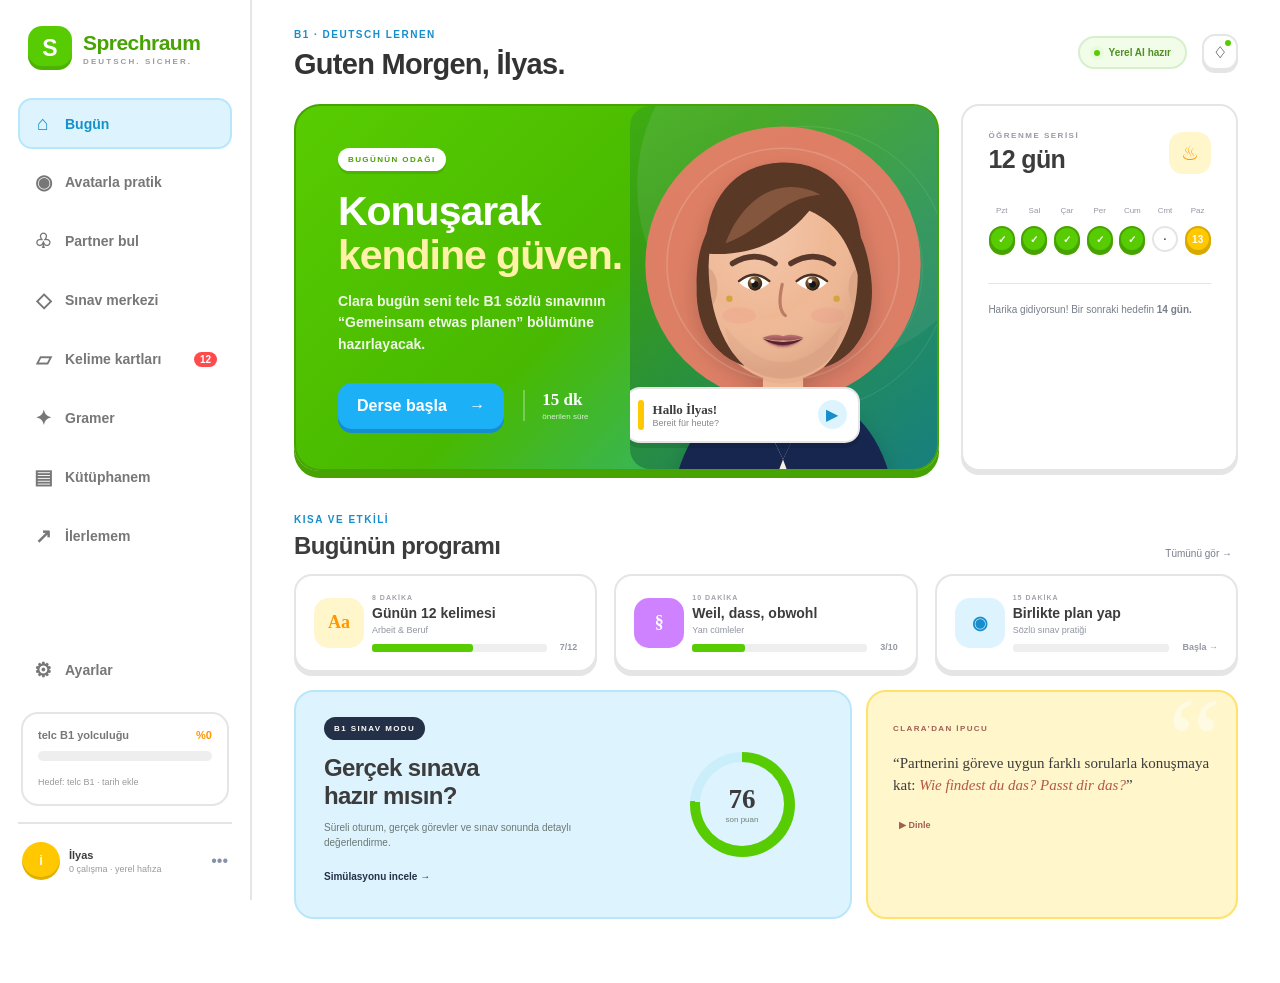
==== commit 38f093e2: "Run the exam engine without a server and replace copyrighted test content - Move exam logic from ser" ====
--- a/index.html
+++ b/index.html
@@ -62,7 +62,7 @@
     <main class="content">
       <header class="topbar">
         <button class="mobile-menu" aria-label="Menüyü aç">☰</button>
-        <div><span class="eyebrow" id="pageEyebrow">PAZARTESİ · 13 TEMMUZ</span><h1 id="pageTitle">Guten Morgen, İlyas.</h1></div>
+        <div><span class="eyebrow" id="pageEyebrow">B1 · DEUTSCH LERNEN</span><h1 id="pageTitle">Guten Morgen, İlyas.</h1></div>
         <div class="top-actions"><span class="ai-status"><i></i> Yerel AI hazır</span><button class="icon-button" aria-label="Bildirimler">♢<b></b></button></div>
       </header>
 
@@ -262,7 +262,7 @@
   <div class="quick-review" id="quickReview" hidden><div class="quick-review-shell"><header><span><small id="quickReviewEyebrow">GÜNLÜK 5 KELİME</small><b id="quickReviewCounter">1 / 5</b></span><button id="closeQuickReview" aria-label="Kapat">×</button></header><div class="quick-review-progress"><i id="quickReviewProgress"></i></div><div id="quickReviewCard"></div><footer><button id="quickReviewPrev">←</button><small id="quickReviewSwipeHint">Kartı çevir, sonra kaydır</small><button id="quickReviewNext">→</button></footer></div></div>
 
   <div class="toast" id="toast"></div>
-  <script src="app.js?v=83" defer></script>
+  <script src="exam-engine.js?v=90" defer></script><script src="local-api.js?v=90" defer></script><script src="app.js?v=83" defer></script>
   <script src="telc-b1-practice-data.js?v=89" defer></script>
   <script src="telc-b1-practice.js?v=89" defer></script>
   <script src="exam-center.js?v=89" defer></script>
